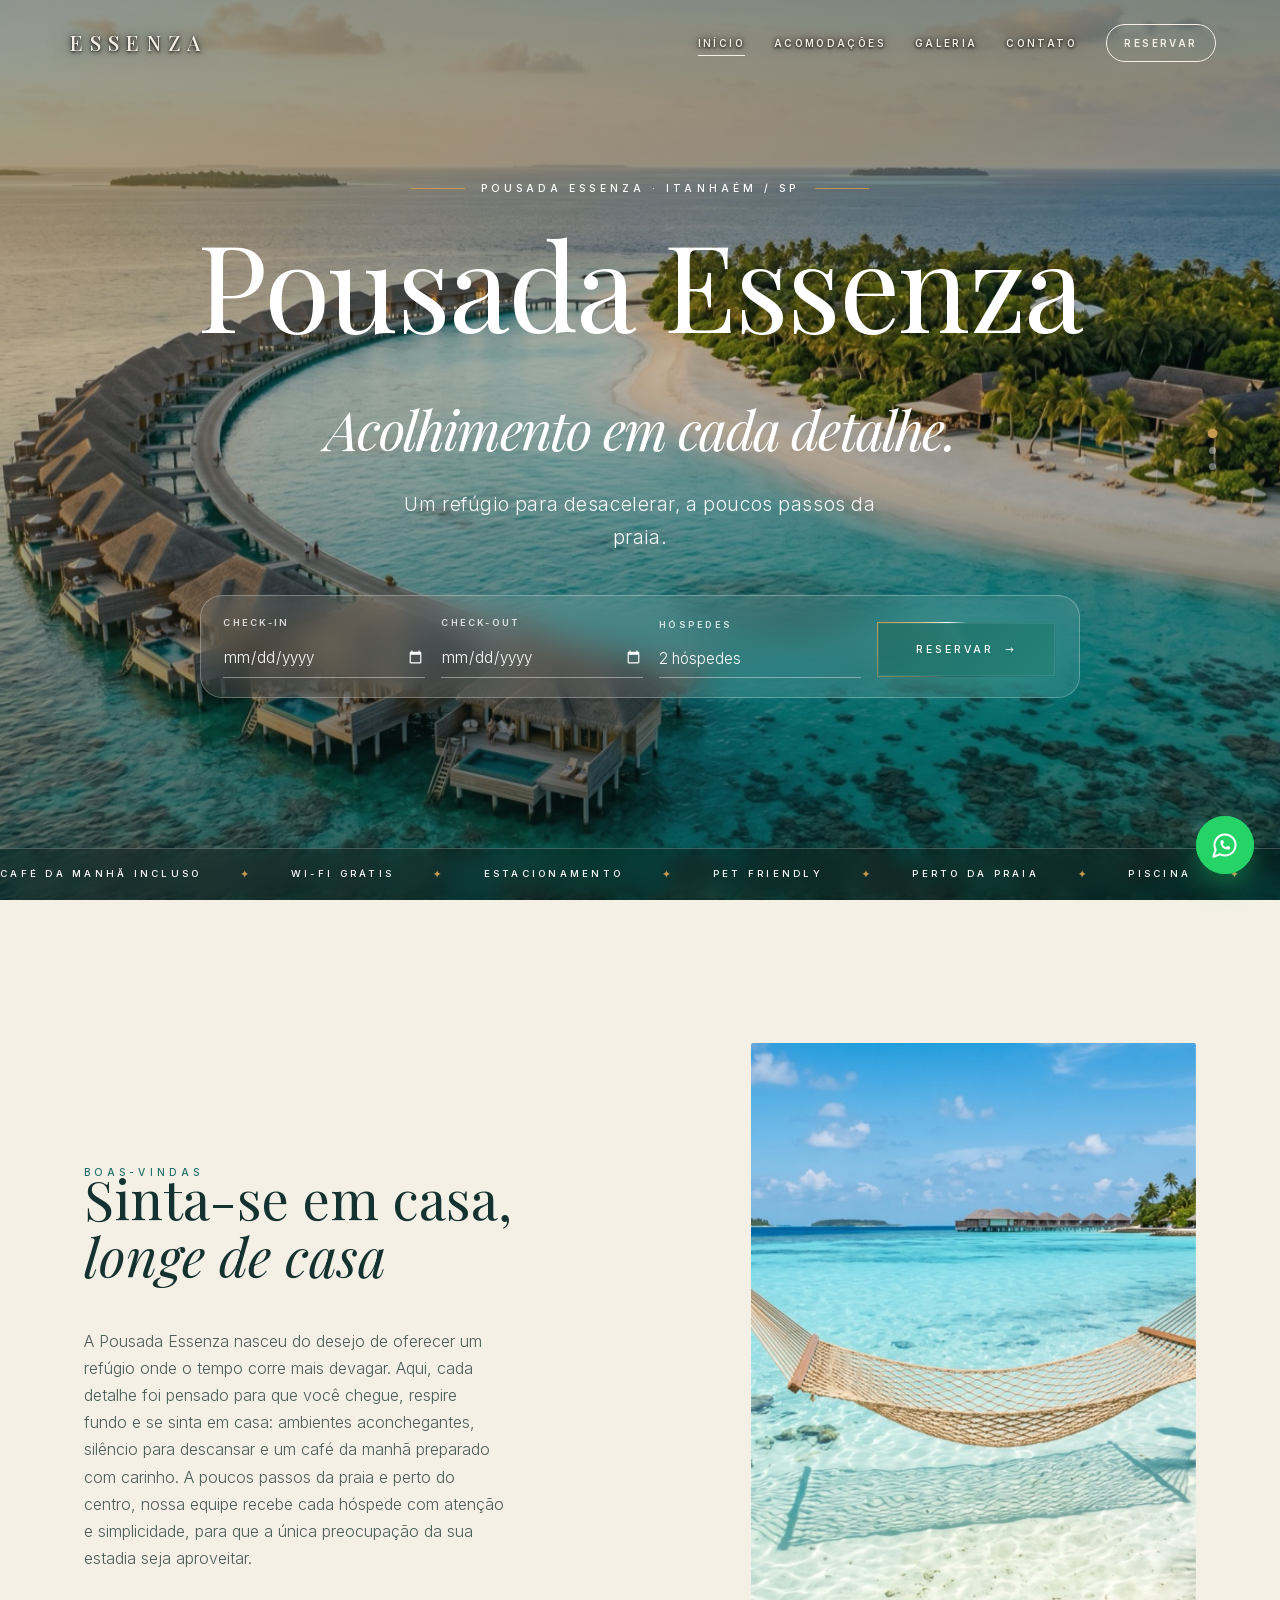
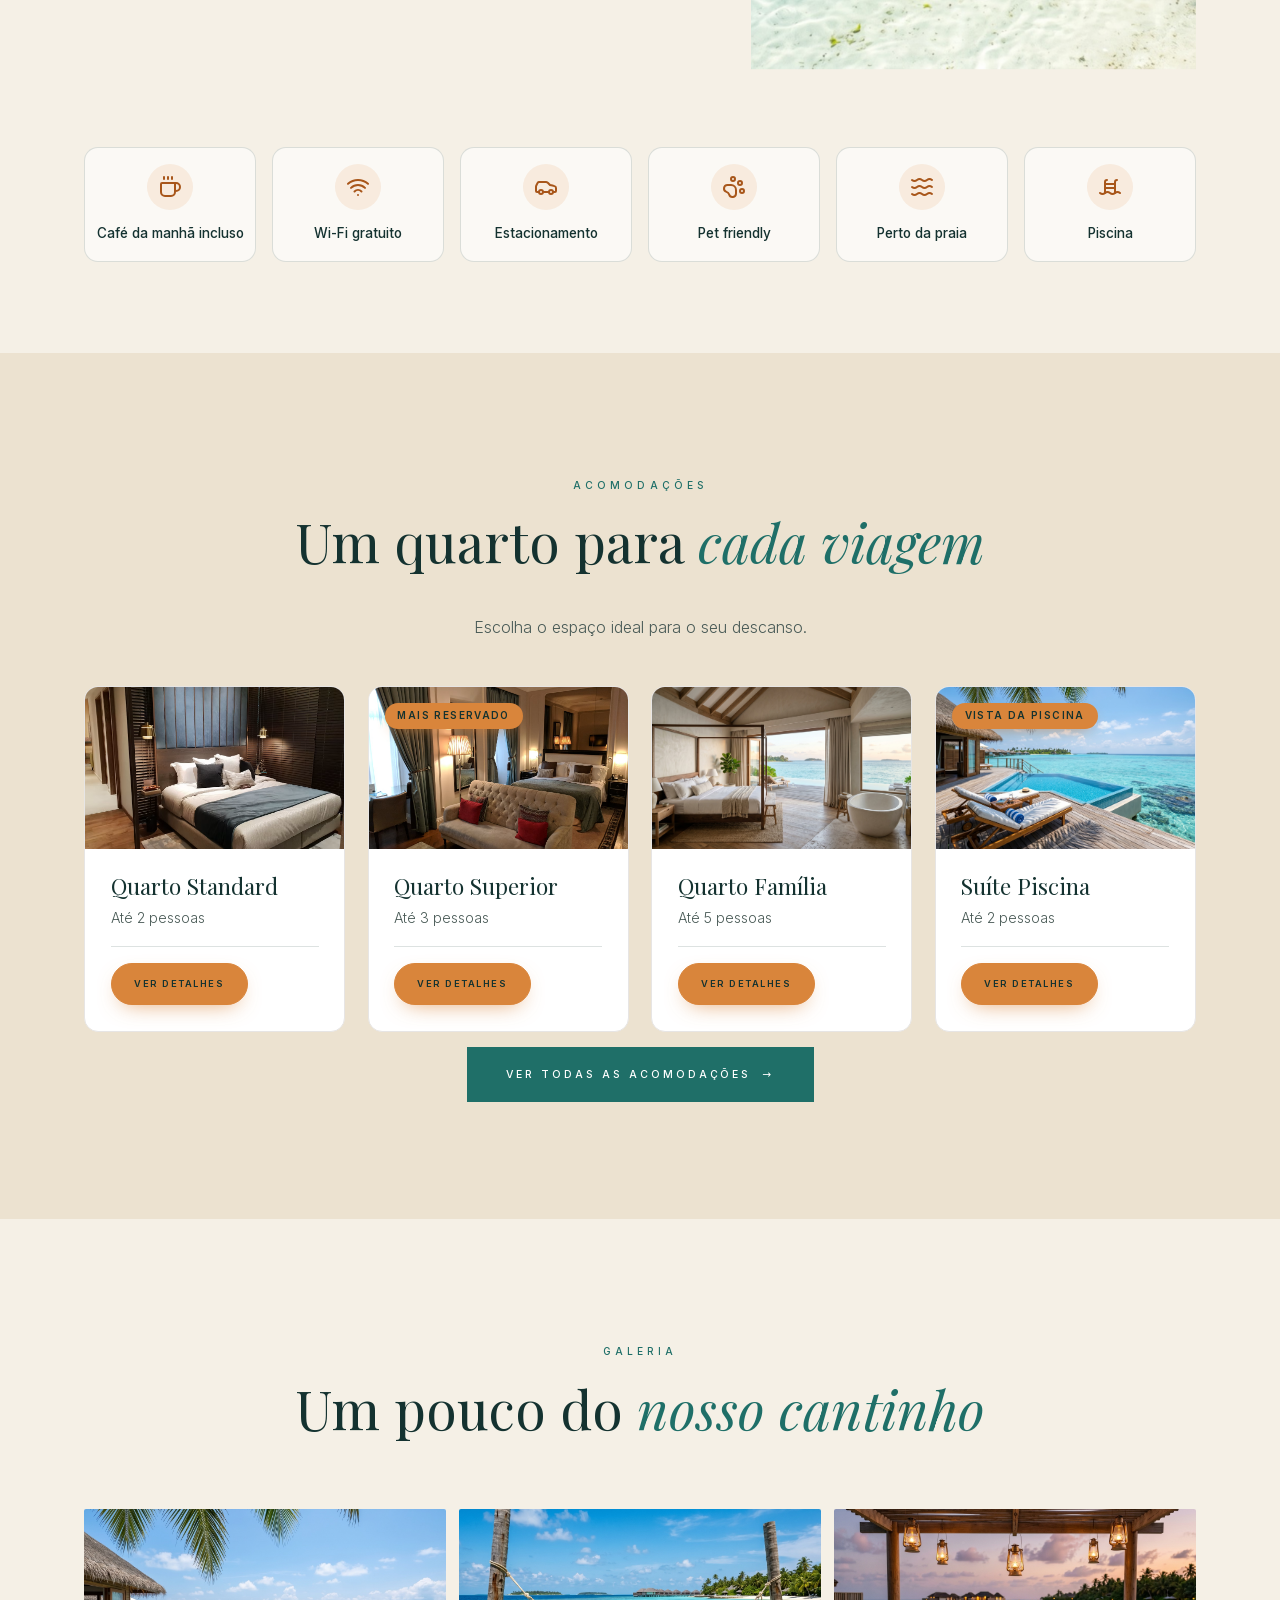
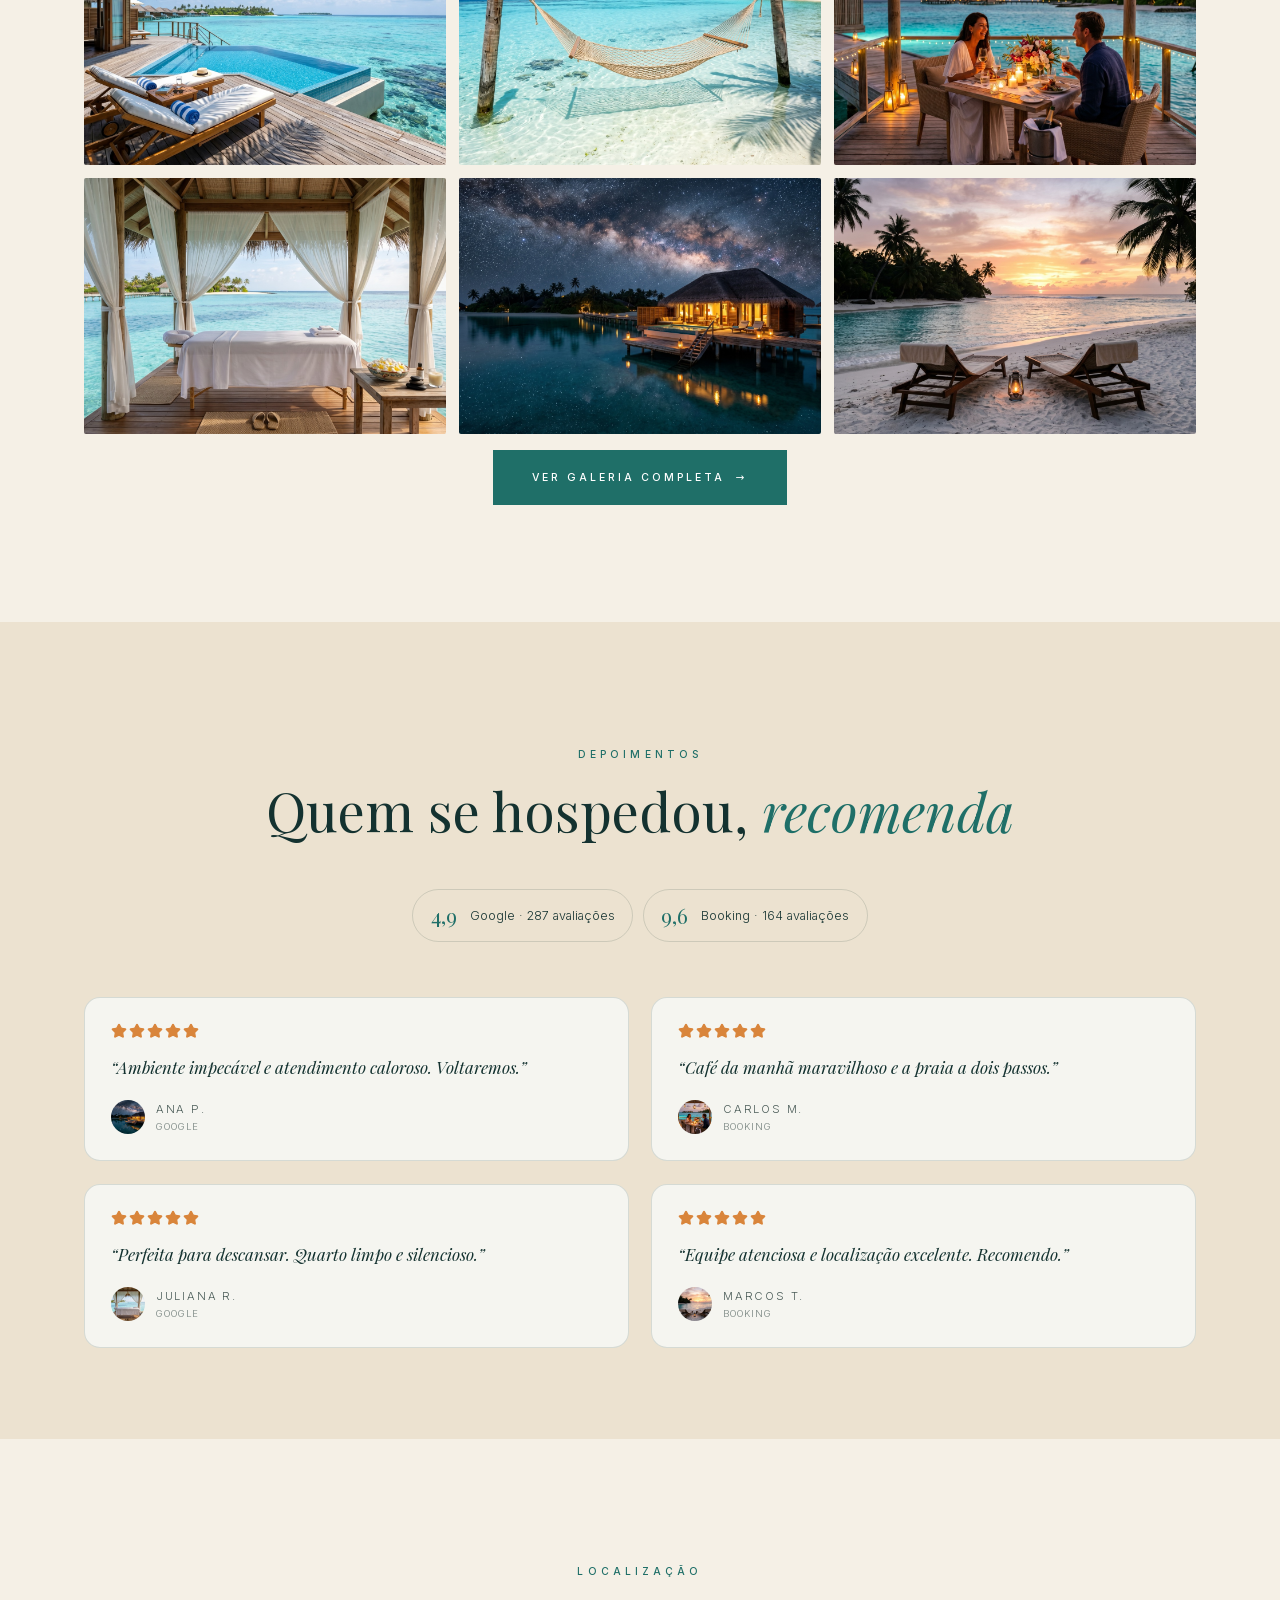
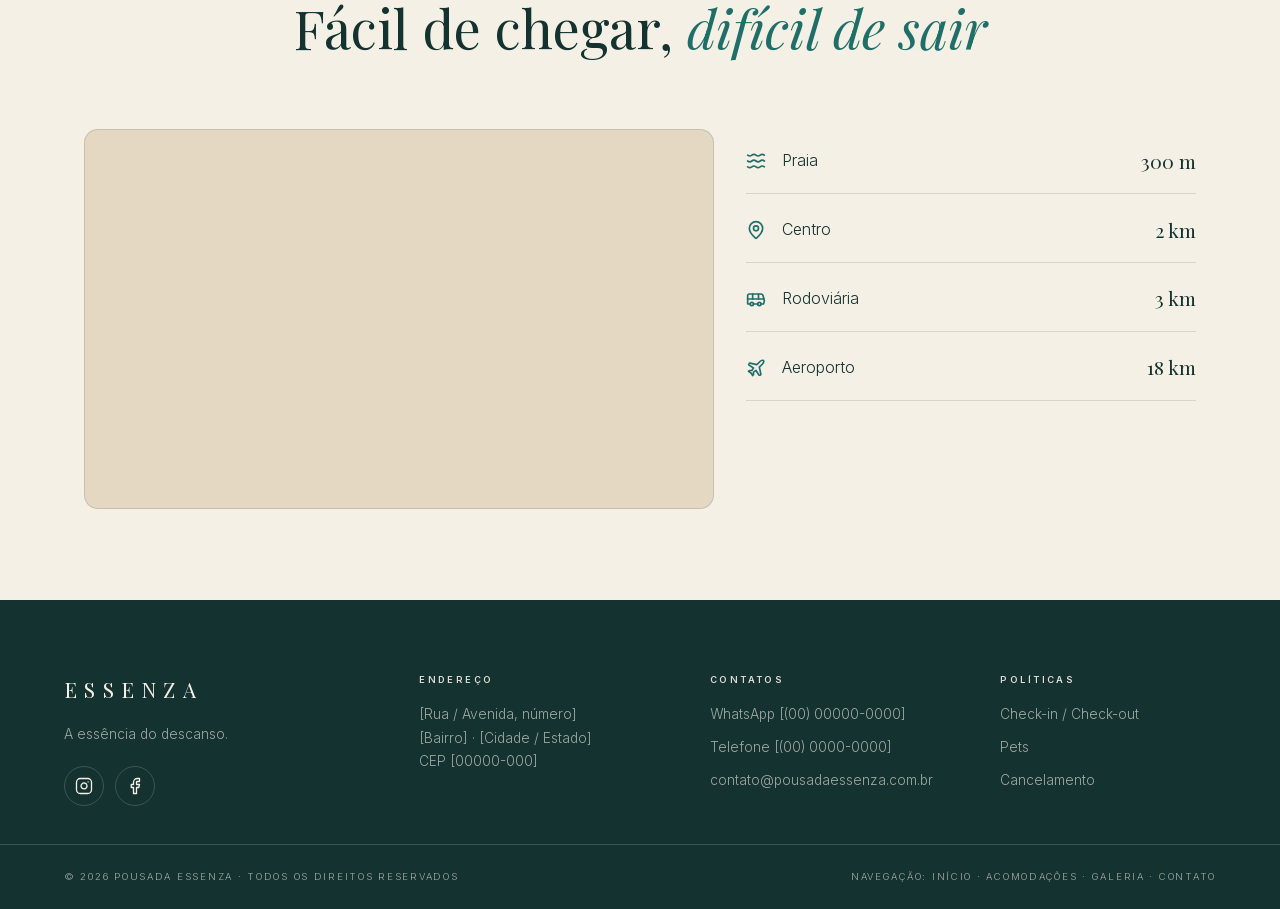
==== index.html @ eaebccf5 "release" ====
<!DOCTYPE html>
<html lang="pt-BR">
<head>
<meta charset="utf-8"/>
<meta content="width=device-width, initial-scale=1, viewport-fit=cover" name="viewport"/>
<title>Pousada Essenza · A essência do descanso</title>
<meta content="Pousada Essenza em Itanhaém/SP: a essência do descanso. Acomodações, galeria e reservas pelo WhatsApp." name="description"/>
<link href="assets/fonts/inter.css" rel="stylesheet"/>
<link href="assets/fonts/playfair.css" rel="stylesheet"/>
<link href="assets/css/style.css" rel="stylesheet"/>
<script src="assets/js/vendor/gsap.min.js"></script>
<script src="assets/js/vendor/ScrollTrigger.min.js"></script>
<script src="assets/js/vendor/lenis.min.js"></script>
<script src="assets/js/vendor/lucide.min.js"></script>
</head>
<body>
<div class="loader" id="loader"><div class="mk">ESSENZA</div></div>
<div class="toast" id="toast"><i></i><span id="toastTxt">Enviado</span></div>
<div class="progress" id="progress"></div>
<main>
<!-- HERO -->
<header class="open" id="top">
  <div class="bg" id="heroBg">
    <img class="on" alt="Fachada da pousada" decoding="async" src="assets/img/aerial-hero.jpg"/>
    <img alt="Piscina" decoding="async" src="assets/img/infinity-pool.jpg"/>
    <img alt="Vista ao entardecer" decoding="async" src="assets/img/beach-dusk.jpg"/>
  </div>
  <canvas class="caus" id="causHero" width="150" height="75"></canvas>
  <div class="hero-dots" id="heroDots"><b class="on"></b><b></b><b></b></div>
  <div class="ct">
    <span class="eyebrow">Pousada Essenza · Itanhaém / SP</span>
    <h1><span class="ln"><span>Pousada Essenza</span></span><span class="ln"><span><em>Acolhimento em cada detalhe.</em></span></span></h1>
    <div class="sub">Um refúgio para desacelerar, a poucos passos da praia.</div>
    <form class="book" id="bookBar" action="contato.html">
      <div class="fld"><label for="bIn">Check-in</label><input id="bIn" type="date"/></div>
      <div class="fld"><label for="bOut">Check-out</label><input id="bOut" type="date"/></div>
      <div class="fld"><label for="bG">Hóspedes</label><select id="bG"><option>1 hóspede</option><option selected>2 hóspedes</option><option>3 hóspedes</option><option>4 hóspedes</option><option>5+ hóspedes</option></select></div>
      <a class="btn btn-glow" href="contato.html">Reservar <span class="ar">→</span></a>
    </form>
  </div>
  <div class="marq"><div class="tk"><span>Café da manhã incluso</span><span>Wi-Fi grátis</span><span>Estacionamento</span><span>Pet friendly</span><span>Perto da praia</span><span>Piscina</span></div><div class="tk" aria-hidden="true"><span>Café da manhã incluso</span><span>Wi-Fi grátis</span><span>Estacionamento</span><span>Pet friendly</span><span>Perto da praia</span><span>Piscina</span></div></div>
</header>

<!-- SOBRE RÁPIDO + DIFERENCIAIS -->
<section class="sec about" id="sobre">
  <div class="wrap">
    <div class="feat">
      <div class="copy">
        <span class="eyebrow rv">Boas-vindas</span>
        <h2 class="disp wipe">Sinta-se em casa,<br/><em class="shine shine-dark">longe de casa</em></h2>
        <p class="rv">A Pousada Essenza nasceu do desejo de oferecer um refúgio onde o tempo corre mais devagar. Aqui, cada detalhe foi pensado para que você chegue, respire fundo e se sinta em casa: ambientes aconchegantes, silêncio para descansar e um café da manhã preparado com carinho. A poucos passos da praia e perto do centro, nossa equipe recebe cada hóspede com atenção e simplicidade, para que a única preocupação da sua estadia seja aproveitar.</p>
      </div>
      <div class="media rv"><img class="par" alt="Ambiente acolhedor" loading="lazy" src="assets/img/hammock.jpg"/></div>
    </div>
    <div class="grid6">
      <div class="amen sm rv"><div class="ic"><i data-lucide="coffee"></i></div><h3>Café da manhã incluso</h3></div>
      <div class="amen sm rv"><div class="ic"><i data-lucide="wifi"></i></div><h3>Wi-Fi gratuito</h3></div>
      <div class="amen sm rv"><div class="ic"><i data-lucide="car"></i></div><h3>Estacionamento</h3></div>
      <div class="amen sm rv"><div class="ic"><i data-lucide="paw-print"></i></div><h3>Pet friendly</h3></div>
      <div class="amen sm rv"><div class="ic"><i data-lucide="waves"></i></div><h3>Perto da praia</h3></div>
      <div class="amen sm rv"><div class="ic"><i data-lucide="waves-ladder"></i></div><h3>Piscina</h3></div>
    </div>
  </div>
</section>

<!-- ACOMODAÇÕES -->
<section class="sec alt" id="destaque">
  <div class="wrap">
    <div class="head"><span class="eyebrow rv">Acomodações</span><h2 class="disp wipe">Um quarto para <em>cada viagem</em></h2><p class="rv">Escolha o espaço ideal para o seu descanso.</p></div>
    <div class="grid4" id="homeRooms"></div>
    <div class="cta-row"><a class="btn btn-solid" href="acomodacoes.html">Ver todas as acomodações <span class="ar">→</span></a></div>
  </div>
</section>

<!-- MINI GALERIA -->
<section class="sec" id="mini-galeria">
  <div class="wrap">
    <div class="head"><span class="eyebrow rv">Galeria</span><h2 class="disp wipe">Um pouco do <em>nosso cantinho</em></h2></div>
    <div class="mini" id="miniGal"></div>
    <div class="cta-row"><a class="btn btn-solid" href="galeria.html">Ver galeria completa <span class="ar">→</span></a></div>
  </div>
</section>

<!-- DEPOIMENTOS -->
<section class="sec alt" id="depoimentos">
  <div class="wrap">
    <div class="head"><span class="eyebrow rv">Depoimentos</span><h2 class="disp wipe">Quem se hospedou, <em>recomenda</em></h2>
      <div class="rv" style="margin-top:1.4rem"><span class="score"><b>4,9</b> Google · 287 avaliações</span><span class="score"><b>9,6</b> Booking · 164 avaliações</span></div></div>
    <div class="grid2" id="reviews"></div>
  </div>
</section>

<!-- LOCALIZAÇÃO -->
<section class="sec" id="localizacao">
  <div class="wrap">
    <div class="head"><span class="eyebrow rv">Localização</span><h2 class="disp wipe">Fácil de chegar, <em>difícil de sair</em></h2></div>
    <div class="loc">
      <div class="map rv"><iframe title="Mapa" loading="lazy" tabindex="-1" style="pointer-events:none" src="https://www.google.com/maps?q=Pousada+Essenza+Itanha%C3%A9m+SP&output=embed"></iframe></div>
      <div class="dist rv">
        <div><i data-lucide="waves"></i>Praia<b>300 m</b></div>
        <div><i data-lucide="map-pin"></i>Centro<b>2 km</b></div>
        <div><i data-lucide="bus"></i>Rodoviária<b>3 km</b></div>
        <div><i data-lucide="plane"></i>Aeroporto<b>18 km</b></div>
      </div>
    </div>
  </div>
</section>
</main>

<script src="assets/js/main.js"></script>
</body>
</html>
---- assets/fonts/inter.css ----
/* cyrillic-ext */
@font-face {
  font-family: 'Inter';
  font-style: normal;
  font-weight: 300;
  font-display: swap;
  src: url(https://fonts.gstatic.com/s/inter/v20/UcC73FwrK3iLTeHuS_nVMrMxCp50SjIa2JL7W0Q5n-wU.woff2) format('woff2');
  unicode-range: U+0460-052F, U+1C80-1C8A, U+20B4, U+2DE0-2DFF, U+A640-A69F, U+FE2E-FE2F;
}
/* cyrillic */
@font-face {
  font-family: 'Inter';
  font-style: normal;
  font-weight: 300;
  font-display: swap;
  src: url(https://fonts.gstatic.com/s/inter/v20/UcC73FwrK3iLTeHuS_nVMrMxCp50SjIa0ZL7W0Q5n-wU.woff2) format('woff2');
  unicode-range: U+0301, U+0400-045F, U+0490-0491, U+04B0-04B1, U+2116;
}
/* greek-ext */
@font-face {
  font-family: 'Inter';
  font-style: normal;
  font-weight: 300;
  font-display: swap;
  src: url(https://fonts.gstatic.com/s/inter/v20/UcC73FwrK3iLTeHuS_nVMrMxCp50SjIa2ZL7W0Q5n-wU.woff2) format('woff2');
  unicode-range: U+1F00-1FFF;
}
/* greek */
@font-face {
  font-family: 'Inter';
  font-style: normal;
  font-weight: 300;
  font-display: swap;
  src: url(https://fonts.gstatic.com/s/inter/v20/UcC73FwrK3iLTeHuS_nVMrMxCp50SjIa1pL7W0Q5n-wU.woff2) format('woff2');
  unicode-range: U+0370-0377, U+037A-037F, U+0384-038A, U+038C, U+038E-03A1, U+03A3-03FF;
}
/* vietnamese */
@font-face {
  font-family: 'Inter';
  font-style: normal;
  font-weight: 300;
  font-display: swap;
  src: url(https://fonts.gstatic.com/s/inter/v20/UcC73FwrK3iLTeHuS_nVMrMxCp50SjIa2pL7W0Q5n-wU.woff2) format('woff2');
  unicode-range: U+0102-0103, U+0110-0111, U+0128-0129, U+0168-0169, U+01A0-01A1, U+01AF-01B0, U+0300-0301, U+0303-0304, U+0308-0309, U+0323, U+0329, U+1EA0-1EF9, U+20AB;
}
/* latin-ext */
@font-face {
  font-family: 'Inter';
  font-style: normal;
  font-weight: 300;
  font-display: swap;
  src: url(https://fonts.gstatic.com/s/inter/v20/UcC73FwrK3iLTeHuS_nVMrMxCp50SjIa25L7W0Q5n-wU.woff2) format('woff2');
  unicode-range: U+0100-02BA, U+02BD-02C5, U+02C7-02CC, U+02CE-02D7, U+02DD-02FF, U+0304, U+0308, U+0329, U+1D00-1DBF, U+1E00-1E9F, U+1EF2-1EFF, U+2020, U+20A0-20AB, U+20AD-20C0, U+2113, U+2C60-2C7F, U+A720-A7FF;
}
/* latin */
@font-face {
  font-family: 'Inter';
  font-style: normal;
  font-weight: 300;
  font-display: swap;
  src: url("c940764593d0fe5d_UcC73FwrK3iLTeHuS_nVMrMxCp50Sj.woff2") format('woff2');
  unicode-range: U+0000-00FF, U+0131, U+0152-0153, U+02BB-02BC, U+02C6, U+02DA, U+02DC, U+0304, U+0308, U+0329, U+2000-206F, U+20AC, U+2122, U+2191, U+2193, U+2212, U+2215, U+FEFF, U+FFFD;
}
/* cyrillic-ext */
@font-face {
  font-family: 'Inter';
  font-style: normal;
  font-weight: 400;
  font-display: swap;
  src: url(https://fonts.gstatic.com/s/inter/v20/UcC73FwrK3iLTeHuS_nVMrMxCp50SjIa2JL7W0Q5n-wU.woff2) format('woff2');
  unicode-range: U+0460-052F, U+1C80-1C8A, U+20B4, U+2DE0-2DFF, U+A640-A69F, U+FE2E-FE2F;
}
/* cyrillic */
@font-face {
  font-family: 'Inter';
  font-style: normal;
  font-weight: 400;
  font-display: swap;
  src: url(https://fonts.gstatic.com/s/inter/v20/UcC73FwrK3iLTeHuS_nVMrMxCp50SjIa0ZL7W0Q5n-wU.woff2) format('woff2');
  unicode-range: U+0301, U+0400-045F, U+0490-0491, U+04B0-04B1, U+2116;
}
/* greek-ext */
@font-face {
  font-family: 'Inter';
  font-style: normal;
  font-weight: 400;
  font-display: swap;
  src: url(https://fonts.gstatic.com/s/inter/v20/UcC73FwrK3iLTeHuS_nVMrMxCp50SjIa2ZL7W0Q5n-wU.woff2) format('woff2');
  unicode-range: U+1F00-1FFF;
}
/* greek */
@font-face {
  font-family: 'Inter';
  font-style: normal;
  font-weight: 400;
  font-display: swap;
  src: url(https://fonts.gstatic.com/s/inter/v20/UcC73FwrK3iLTeHuS_nVMrMxCp50SjIa1pL7W0Q5n-wU.woff2) format('woff2');
  unicode-range: U+0370-0377, U+037A-037F, U+0384-038A, U+038C, U+038E-03A1, U+03A3-03FF;
}
/* vietnamese */
@font-face {
  font-family: 'Inter';
  font-style: normal;
  font-weight: 400;
  font-display: swap;
  src: url(https://fonts.gstatic.com/s/inter/v20/UcC73FwrK3iLTeHuS_nVMrMxCp50SjIa2pL7W0Q5n-wU.woff2) format('woff2');
  unicode-range: U+0102-0103, U+0110-0111, U+0128-0129, U+0168-0169, U+01A0-01A1, U+01AF-01B0, U+0300-0301, U+0303-0304, U+0308-0309, U+0323, U+0329, U+1EA0-1EF9, U+20AB;
}
/* latin-ext */
@font-face {
  font-family: 'Inter';
  font-style: normal;
  font-weight: 400;
  font-display: swap;
  src: url(https://fonts.gstatic.com/s/inter/v20/UcC73FwrK3iLTeHuS_nVMrMxCp50SjIa25L7W0Q5n-wU.woff2) format('woff2');
  unicode-range: U+0100-02BA, U+02BD-02C5, U+02C7-02CC, U+02CE-02D7, U+02DD-02FF, U+0304, U+0308, U+0329, U+1D00-1DBF, U+1E00-1E9F, U+1EF2-1EFF, U+2020, U+20A0-20AB, U+20AD-20C0, U+2113, U+2C60-2C7F, U+A720-A7FF;
}
/* latin */
@font-face {
  font-family: 'Inter';
  font-style: normal;
  font-weight: 400;
  font-display: swap;
  src: url("c940764593d0fe5d_UcC73FwrK3iLTeHuS_nVMrMxCp50Sj.woff2") format('woff2');
  unicode-range: U+0000-00FF, U+0131, U+0152-0153, U+02BB-02BC, U+02C6, U+02DA, U+02DC, U+0304, U+0308, U+0329, U+2000-206F, U+20AC, U+2122, U+2191, U+2193, U+2212, U+2215, U+FEFF, U+FFFD;
}
/* cyrillic-ext */
@font-face {
  font-family: 'Inter';
  font-style: normal;
  font-weight: 500;
  font-display: swap;
  src: url(https://fonts.gstatic.com/s/inter/v20/UcC73FwrK3iLTeHuS_nVMrMxCp50SjIa2JL7W0Q5n-wU.woff2) format('woff2');
  unicode-range: U+0460-052F, U+1C80-1C8A, U+20B4, U+2DE0-2DFF, U+A640-A69F, U+FE2E-FE2F;
}
/* cyrillic */
@font-face {
  font-family: 'Inter';
  font-style: normal;
  font-weight: 500;
  font-display: swap;
  src: url(https://fonts.gstatic.com/s/inter/v20/UcC73FwrK3iLTeHuS_nVMrMxCp50SjIa0ZL7W0Q5n-wU.woff2) format('woff2');
  unicode-range: U+0301, U+0400-045F, U+0490-0491, U+04B0-04B1, U+2116;
}
/* greek-ext */
@font-face {
  font-family: 'Inter';
  font-style: normal;
  font-weight: 500;
  font-display: swap;
  src: url(https://fonts.gstatic.com/s/inter/v20/UcC73FwrK3iLTeHuS_nVMrMxCp50SjIa2ZL7W0Q5n-wU.woff2) format('woff2');
  unicode-range: U+1F00-1FFF;
}
/* greek */
@font-face {
  font-family: 'Inter';
  font-style: normal;
  font-weight: 500;
  font-display: swap;
  src: url(https://fonts.gstatic.com/s/inter/v20/UcC73FwrK3iLTeHuS_nVMrMxCp50SjIa1pL7W0Q5n-wU.woff2) format('woff2');
  unicode-range: U+0370-0377, U+037A-037F, U+0384-038A, U+038C, U+038E-03A1, U+03A3-03FF;
}
/* vietnamese */
@font-face {
  font-family: 'Inter';
  font-style: normal;
  font-weight: 500;
  font-display: swap;
  src: url(https://fonts.gstatic.com/s/inter/v20/UcC73FwrK3iLTeHuS_nVMrMxCp50SjIa2pL7W0Q5n-wU.woff2) format('woff2');
  unicode-range: U+0102-0103, U+0110-0111, U+0128-0129, U+0168-0169, U+01A0-01A1, U+01AF-01B0, U+0300-0301, U+0303-0304, U+0308-0309, U+0323, U+0329, U+1EA0-1EF9, U+20AB;
}
/* latin-ext */
@font-face {
  font-family: 'Inter';
  font-style: normal;
  font-weight: 500;
  font-display: swap;
  src: url(https://fonts.gstatic.com/s/inter/v20/UcC73FwrK3iLTeHuS_nVMrMxCp50SjIa25L7W0Q5n-wU.woff2) format('woff2');
  unicode-range: U+0100-02BA, U+02BD-02C5, U+02C7-02CC, U+02CE-02D7, U+02DD-02FF, U+0304, U+0308, U+0329, U+1D00-1DBF, U+1E00-1E9F, U+1EF2-1EFF, U+2020, U+20A0-20AB, U+20AD-20C0, U+2113, U+2C60-2C7F, U+A720-A7FF;
}
/* latin */
@font-face {
  font-family: 'Inter';
  font-style: normal;
  font-weight: 500;
  font-display: swap;
  src: url("c940764593d0fe5d_UcC73FwrK3iLTeHuS_nVMrMxCp50Sj.woff2") format('woff2');
  unicode-range: U+0000-00FF, U+0131, U+0152-0153, U+02BB-02BC, U+02C6, U+02DA, U+02DC, U+0304, U+0308, U+0329, U+2000-206F, U+20AC, U+2122, U+2191, U+2193, U+2212, U+2215, U+FEFF, U+FFFD;
}
/* cyrillic */
@font-face {
  font-family: 'Playfair Display';
  font-style: italic;
  font-weight: 400;
  font-display: swap;
  src: url(https://fonts.gstatic.com/s/playfairdisplay/v40/nuFkD-vYSZviVYUb_rj3ij__anPXDTnohkk7yRZrPJ-M.woff2) format('woff2');
  unicode-range: U+0301, U+0400-045F, U+0490-0491, U+04B0-04B1, U+2116;
}
/* vietnamese */
@font-face {
  font-family: 'Playfair Display';
  font-style: italic;
  font-weight: 400;
  font-display: swap;
  src: url(https://fonts.gstatic.com/s/playfairdisplay/v40/nuFkD-vYSZviVYUb_rj3ij__anPXDTnojUk7yRZrPJ-M.woff2) format('woff2');
  unicode-range: U+0102-0103, U+0110-0111, U+0128-0129, U+0168-0169, U+01A0-01A1, U+01AF-01B0, U+0300-0301, U+0303-0304, U+0308-0309, U+0323, U+0329, U+1EA0-1EF9, U+20AB;
}
/* latin-ext */
@font-face {
  font-family: 'Playfair Display';
  font-style: italic;
  font-weight: 400;
  font-display: swap;
  src: url(https://fonts.gstatic.com/s/playfairdisplay/v40/nuFkD-vYSZviVYUb_rj3ij__anPXDTnojEk7yRZrPJ-M.woff2) format('woff2');
  unicode-range: U+0100-02BA, U+02BD-02C5, U+02C7-02CC, U+02CE-02D7, U+02DD-02FF, U+0304, U+0308, U+0329, U+1D00-1DBF, U+1E00-1E9F, U+1EF2-1EFF, U+2020, U+20A0-20AB, U+20AD-20C0, U+2113, U+2C60-2C7F, U+A720-A7FF;
}
/* latin */
@font-face {
  font-family: 'Playfair Display';
  font-style: italic;
  font-weight: 400;
  font-display: swap;
  src: url("c68530044e7c4ce6_nuFkD-vYSZviVYUb_rj3ij__anPXDT.woff2") format('woff2');
  unicode-range: U+0000-00FF, U+0131, U+0152-0153, U+02BB-02BC, U+02C6, U+02DA, U+02DC, U+0304, U+0308, U+0329, U+2000-206F, U+20AC, U+2122, U+2191, U+2193, U+2212, U+2215, U+FEFF, U+FFFD;
}
/* cyrillic */
@font-face {
  font-family: 'Playfair Display';
  font-style: italic;
  font-weight: 500;
  font-display: swap;
  src: url(https://fonts.gstatic.com/s/playfairdisplay/v40/nuFkD-vYSZviVYUb_rj3ij__anPXDTnohkk7yRZrPJ-M.woff2) format('woff2');
  unicode-range: U+0301, U+0400-045F, U+0490-0491, U+04B0-04B1, U+2116;
}
/* vietnamese */
@font-face {
  font-family: 'Playfair Display';
  font-style: italic;
  font-weight: 500;
  font-display: swap;
  src: url(https://fonts.gstatic.com/s/playfairdisplay/v40/nuFkD-vYSZviVYUb_rj3ij__anPXDTnojUk7yRZrPJ-M.woff2) format('woff2');
  unicode-range: U+0102-0103, U+0110-0111, U+0128-0129, U+0168-0169, U+01A0-01A1, U+01AF-01B0, U+0300-0301, U+0303-0304, U+0308-0309, U+0323, U+0329, U+1EA0-1EF9, U+20AB;
}
/* latin-ext */
@font-face {
  font-family: 'Playfair Display';
  font-style: italic;
  font-weight: 500;
  font-display: swap;
  src: url(https://fonts.gstatic.com/s/playfairdisplay/v40/nuFkD-vYSZviVYUb_rj3ij__anPXDTnojEk7yRZrPJ-M.woff2) format('woff2');
  unicode-range: U+0100-02BA, U+02BD-02C5, U+02C7-02CC, U+02CE-02D7, U+02DD-02FF, U+0304, U+0308, U+0329, U+1D00-1DBF, U+1E00-1E9F, U+1EF2-1EFF, U+2020, U+20A0-20AB, U+20AD-20C0, U+2113, U+2C60-2C7F, U+A720-A7FF;
}
/* latin */
@font-face {
  font-family: 'Playfair Display';
  font-style: italic;
  font-weight: 500;
  font-display: swap;
  src: url("c68530044e7c4ce6_nuFkD-vYSZviVYUb_rj3ij__anPXDT.woff2") format('woff2');
  unicode-range: U+0000-00FF, U+0131, U+0152-0153, U+02BB-02BC, U+02C6, U+02DA, U+02DC, U+0304, U+0308, U+0329, U+2000-206F, U+20AC, U+2122, U+2191, U+2193, U+2212, U+2215, U+FEFF, U+FFFD;
}
/* cyrillic */
@font-face {
  font-family: 'Playfair Display';
  font-style: normal;
  font-weight: 400;
  font-display: swap;
  src: url(https://fonts.gstatic.com/s/playfairdisplay/v40/nuFiD-vYSZviVYUb_rj3ij__anPXDTjYgEM86xRbPQ.woff2) format('woff2');
  unicode-range: U+0301, U+0400-045F, U+0490-0491, U+04B0-04B1, U+2116;
}
/* vietnamese */
@font-face {
  font-family: 'Playfair Display';
  font-style: normal;
  font-weight: 400;
  font-display: swap;
  src: url(https://fonts.gstatic.com/s/playfairdisplay/v40/nuFiD-vYSZviVYUb_rj3ij__anPXDTPYgEM86xRbPQ.woff2) format('woff2');
  unicode-range: U+0102-0103, U+0110-0111, U+0128-0129, U+0168-0169, U+01A0-01A1, U+01AF-01B0, U+0300-0301, U+0303-0304, U+0308-0309, U+0323, U+0329, U+1EA0-1EF9, U+20AB;
}
/* latin-ext */
@font-face {
  font-family: 'Playfair Display';
  font-style: normal;
  font-weight: 400;
  font-display: swap;
  src: url(https://fonts.gstatic.com/s/playfairdisplay/v40/nuFiD-vYSZviVYUb_rj3ij__anPXDTLYgEM86xRbPQ.woff2) format('woff2');
  unicode-range: U+0100-02BA, U+02BD-02C5, U+02C7-02CC, U+02CE-02D7, U+02DD-02FF, U+0304, U+0308, U+0329, U+1D00-1DBF, U+1E00-1E9F, U+1EF2-1EFF, U+2020, U+20A0-20AB, U+20AD-20C0, U+2113, U+2C60-2C7F, U+A720-A7FF;
}
/* latin */
@font-face {
  font-family: 'Playfair Display';
  font-style: normal;
  font-weight: 400;
  font-display: swap;
  src: url("5d91eb5d522a0308_nuFiD-vYSZviVYUb_rj3ij__anPXDT.woff2") format('woff2');
  unicode-range: U+0000-00FF, U+0131, U+0152-0153, U+02BB-02BC, U+02C6, U+02DA, U+02DC, U+0304, U+0308, U+0329, U+2000-206F, U+20AC, U+2122, U+2191, U+2193, U+2212, U+2215, U+FEFF, U+FFFD;
}
/* cyrillic */
@font-face {
  font-family: 'Playfair Display';
  font-style: normal;
  font-weight: 500;
  font-display: swap;
  src: url(https://fonts.gstatic.com/s/playfairdisplay/v40/nuFiD-vYSZviVYUb_rj3ij__anPXDTjYgEM86xRbPQ.woff2) format('woff2');
  unicode-range: U+0301, U+0400-045F, U+0490-0491, U+04B0-04B1, U+2116;
}
/* vietnamese */
@font-face {
  font-family: 'Playfair Display';
  font-style: normal;
  font-weight: 500;
  font-display: swap;
  src: url(https://fonts.gstatic.com/s/playfairdisplay/v40/nuFiD-vYSZviVYUb_rj3ij__anPXDTPYgEM86xRbPQ.woff2) format('woff2');
  unicode-range: U+0102-0103, U+0110-0111, U+0128-0129, U+0168-0169, U+01A0-01A1, U+01AF-01B0, U+0300-0301, U+0303-0304, U+0308-0309, U+0323, U+0329, U+1EA0-1EF9, U+20AB;
}
/* latin-ext */
@font-face {
  font-family: 'Playfair Display';
  font-style: normal;
  font-weight: 500;
  font-display: swap;
  src: url(https://fonts.gstatic.com/s/playfairdisplay/v40/nuFiD-vYSZviVYUb_rj3ij__anPXDTLYgEM86xRbPQ.woff2) format('woff2');
  unicode-range: U+0100-02BA, U+02BD-02C5, U+02C7-02CC, U+02CE-02D7, U+02DD-02FF, U+0304, U+0308, U+0329, U+1D00-1DBF, U+1E00-1E9F, U+1EF2-1EFF, U+2020, U+20A0-20AB, U+20AD-20C0, U+2113, U+2C60-2C7F, U+A720-A7FF;
}
/* latin */
@font-face {
  font-family: 'Playfair Display';
  font-style: normal;
  font-weight: 500;
  font-display: swap;
  src: url("5d91eb5d522a0308_nuFiD-vYSZviVYUb_rj3ij__anPXDT.woff2") format('woff2');
  unicode-range: U+0000-00FF, U+0131, U+0152-0153, U+02BB-02BC, U+02C6, U+02DA, U+02DC, U+0304, U+0308, U+0329, U+2000-206F, U+20AC, U+2122, U+2191, U+2193, U+2212, U+2215, U+FEFF, U+FFFD;
}
/* cyrillic */
@font-face {
  font-family: 'Playfair Display';
  font-style: normal;
  font-weight: 600;
  font-display: swap;
  src: url(https://fonts.gstatic.com/s/playfairdisplay/v40/nuFiD-vYSZviVYUb_rj3ij__anPXDTjYgEM86xRbPQ.woff2) format('woff2');
  unicode-range: U+0301, U+0400-045F, U+0490-0491, U+04B0-04B1, U+2116;
}
/* vietnamese */
@font-face {
  font-family: 'Playfair Display';
  font-style: normal;
  font-weight: 600;
  font-display: swap;
  src: url(https://fonts.gstatic.com/s/playfairdisplay/v40/nuFiD-vYSZviVYUb_rj3ij__anPXDTPYgEM86xRbPQ.woff2) format('woff2');
  unicode-range: U+0102-0103, U+0110-0111, U+0128-0129, U+0168-0169, U+01A0-01A1, U+01AF-01B0, U+0300-0301, U+0303-0304, U+0308-0309, U+0323, U+0329, U+1EA0-1EF9, U+20AB;
}
/* latin-ext */
@font-face {
  font-family: 'Playfair Display';
  font-style: normal;
  font-weight: 600;
  font-display: swap;
  src: url(https://fonts.gstatic.com/s/playfairdisplay/v40/nuFiD-vYSZviVYUb_rj3ij__anPXDTLYgEM86xRbPQ.woff2) format('woff2');
  unicode-range: U+0100-02BA, U+02BD-02C5, U+02C7-02CC, U+02CE-02D7, U+02DD-02FF, U+0304, U+0308, U+0329, U+1D00-1DBF, U+1E00-1E9F, U+1EF2-1EFF, U+2020, U+20A0-20AB, U+20AD-20C0, U+2113, U+2C60-2C7F, U+A720-A7FF;
}
/* latin */
@font-face {
  font-family: 'Playfair Display';
  font-style: normal;
  font-weight: 600;
  font-display: swap;
  src: url("5d91eb5d522a0308_nuFiD-vYSZviVYUb_rj3ij__anPXDT.woff2") format('woff2');
  unicode-range: U+0000-00FF, U+0131, U+0152-0153, U+02BB-02BC, U+02C6, U+02DA, U+02DC, U+0304, U+0308, U+0329, U+2000-206F, U+20AC, U+2122, U+2191, U+2193, U+2212, U+2215, U+FEFF, U+FFFD;
}
---- assets/fonts/playfair.css ----
/* cyrillic-ext */
@font-face {
  font-family: 'Inter';
  font-style: normal;
  font-weight: 300;
  font-display: swap;
  src: url(https://fonts.gstatic.com/s/inter/v20/UcC73FwrK3iLTeHuS_nVMrMxCp50SjIa2JL7W0Q5n-wU.woff2) format('woff2');
  unicode-range: U+0460-052F, U+1C80-1C8A, U+20B4, U+2DE0-2DFF, U+A640-A69F, U+FE2E-FE2F;
}
/* cyrillic */
@font-face {
  font-family: 'Inter';
  font-style: normal;
  font-weight: 300;
  font-display: swap;
  src: url(https://fonts.gstatic.com/s/inter/v20/UcC73FwrK3iLTeHuS_nVMrMxCp50SjIa0ZL7W0Q5n-wU.woff2) format('woff2');
  unicode-range: U+0301, U+0400-045F, U+0490-0491, U+04B0-04B1, U+2116;
}
/* greek-ext */
@font-face {
  font-family: 'Inter';
  font-style: normal;
  font-weight: 300;
  font-display: swap;
  src: url(https://fonts.gstatic.com/s/inter/v20/UcC73FwrK3iLTeHuS_nVMrMxCp50SjIa2ZL7W0Q5n-wU.woff2) format('woff2');
  unicode-range: U+1F00-1FFF;
}
/* greek */
@font-face {
  font-family: 'Inter';
  font-style: normal;
  font-weight: 300;
  font-display: swap;
  src: url(https://fonts.gstatic.com/s/inter/v20/UcC73FwrK3iLTeHuS_nVMrMxCp50SjIa1pL7W0Q5n-wU.woff2) format('woff2');
  unicode-range: U+0370-0377, U+037A-037F, U+0384-038A, U+038C, U+038E-03A1, U+03A3-03FF;
}
/* vietnamese */
@font-face {
  font-family: 'Inter';
  font-style: normal;
  font-weight: 300;
  font-display: swap;
  src: url(https://fonts.gstatic.com/s/inter/v20/UcC73FwrK3iLTeHuS_nVMrMxCp50SjIa2pL7W0Q5n-wU.woff2) format('woff2');
  unicode-range: U+0102-0103, U+0110-0111, U+0128-0129, U+0168-0169, U+01A0-01A1, U+01AF-01B0, U+0300-0301, U+0303-0304, U+0308-0309, U+0323, U+0329, U+1EA0-1EF9, U+20AB;
}
/* latin-ext */
@font-face {
  font-family: 'Inter';
  font-style: normal;
  font-weight: 300;
  font-display: swap;
  src: url(https://fonts.gstatic.com/s/inter/v20/UcC73FwrK3iLTeHuS_nVMrMxCp50SjIa25L7W0Q5n-wU.woff2) format('woff2');
  unicode-range: U+0100-02BA, U+02BD-02C5, U+02C7-02CC, U+02CE-02D7, U+02DD-02FF, U+0304, U+0308, U+0329, U+1D00-1DBF, U+1E00-1E9F, U+1EF2-1EFF, U+2020, U+20A0-20AB, U+20AD-20C0, U+2113, U+2C60-2C7F, U+A720-A7FF;
}
/* latin */
@font-face {
  font-family: 'Inter';
  font-style: normal;
  font-weight: 300;
  font-display: swap;
  src: url("c940764593d0fe5d_UcC73FwrK3iLTeHuS_nVMrMxCp50Sj.woff2") format('woff2');
  unicode-range: U+0000-00FF, U+0131, U+0152-0153, U+02BB-02BC, U+02C6, U+02DA, U+02DC, U+0304, U+0308, U+0329, U+2000-206F, U+20AC, U+2122, U+2191, U+2193, U+2212, U+2215, U+FEFF, U+FFFD;
}
/* cyrillic-ext */
@font-face {
  font-family: 'Inter';
  font-style: normal;
  font-weight: 400;
  font-display: swap;
  src: url(https://fonts.gstatic.com/s/inter/v20/UcC73FwrK3iLTeHuS_nVMrMxCp50SjIa2JL7W0Q5n-wU.woff2) format('woff2');
  unicode-range: U+0460-052F, U+1C80-1C8A, U+20B4, U+2DE0-2DFF, U+A640-A69F, U+FE2E-FE2F;
}
/* cyrillic */
@font-face {
  font-family: 'Inter';
  font-style: normal;
  font-weight: 400;
  font-display: swap;
  src: url(https://fonts.gstatic.com/s/inter/v20/UcC73FwrK3iLTeHuS_nVMrMxCp50SjIa0ZL7W0Q5n-wU.woff2) format('woff2');
  unicode-range: U+0301, U+0400-045F, U+0490-0491, U+04B0-04B1, U+2116;
}
/* greek-ext */
@font-face {
  font-family: 'Inter';
  font-style: normal;
  font-weight: 400;
  font-display: swap;
  src: url(https://fonts.gstatic.com/s/inter/v20/UcC73FwrK3iLTeHuS_nVMrMxCp50SjIa2ZL7W0Q5n-wU.woff2) format('woff2');
  unicode-range: U+1F00-1FFF;
}
/* greek */
@font-face {
  font-family: 'Inter';
  font-style: normal;
  font-weight: 400;
  font-display: swap;
  src: url(https://fonts.gstatic.com/s/inter/v20/UcC73FwrK3iLTeHuS_nVMrMxCp50SjIa1pL7W0Q5n-wU.woff2) format('woff2');
  unicode-range: U+0370-0377, U+037A-037F, U+0384-038A, U+038C, U+038E-03A1, U+03A3-03FF;
}
/* vietnamese */
@font-face {
  font-family: 'Inter';
  font-style: normal;
  font-weight: 400;
  font-display: swap;
  src: url(https://fonts.gstatic.com/s/inter/v20/UcC73FwrK3iLTeHuS_nVMrMxCp50SjIa2pL7W0Q5n-wU.woff2) format('woff2');
  unicode-range: U+0102-0103, U+0110-0111, U+0128-0129, U+0168-0169, U+01A0-01A1, U+01AF-01B0, U+0300-0301, U+0303-0304, U+0308-0309, U+0323, U+0329, U+1EA0-1EF9, U+20AB;
}
/* latin-ext */
@font-face {
  font-family: 'Inter';
  font-style: normal;
  font-weight: 400;
  font-display: swap;
  src: url(https://fonts.gstatic.com/s/inter/v20/UcC73FwrK3iLTeHuS_nVMrMxCp50SjIa25L7W0Q5n-wU.woff2) format('woff2');
  unicode-range: U+0100-02BA, U+02BD-02C5, U+02C7-02CC, U+02CE-02D7, U+02DD-02FF, U+0304, U+0308, U+0329, U+1D00-1DBF, U+1E00-1E9F, U+1EF2-1EFF, U+2020, U+20A0-20AB, U+20AD-20C0, U+2113, U+2C60-2C7F, U+A720-A7FF;
}
/* latin */
@font-face {
  font-family: 'Inter';
  font-style: normal;
  font-weight: 400;
  font-display: swap;
  src: url("c940764593d0fe5d_UcC73FwrK3iLTeHuS_nVMrMxCp50Sj.woff2") format('woff2');
  unicode-range: U+0000-00FF, U+0131, U+0152-0153, U+02BB-02BC, U+02C6, U+02DA, U+02DC, U+0304, U+0308, U+0329, U+2000-206F, U+20AC, U+2122, U+2191, U+2193, U+2212, U+2215, U+FEFF, U+FFFD;
}
/* cyrillic-ext */
@font-face {
  font-family: 'Inter';
  font-style: normal;
  font-weight: 500;
  font-display: swap;
  src: url(https://fonts.gstatic.com/s/inter/v20/UcC73FwrK3iLTeHuS_nVMrMxCp50SjIa2JL7W0Q5n-wU.woff2) format('woff2');
  unicode-range: U+0460-052F, U+1C80-1C8A, U+20B4, U+2DE0-2DFF, U+A640-A69F, U+FE2E-FE2F;
}
/* cyrillic */
@font-face {
  font-family: 'Inter';
  font-style: normal;
  font-weight: 500;
  font-display: swap;
  src: url(https://fonts.gstatic.com/s/inter/v20/UcC73FwrK3iLTeHuS_nVMrMxCp50SjIa0ZL7W0Q5n-wU.woff2) format('woff2');
  unicode-range: U+0301, U+0400-045F, U+0490-0491, U+04B0-04B1, U+2116;
}
/* greek-ext */
@font-face {
  font-family: 'Inter';
  font-style: normal;
  font-weight: 500;
  font-display: swap;
  src: url(https://fonts.gstatic.com/s/inter/v20/UcC73FwrK3iLTeHuS_nVMrMxCp50SjIa2ZL7W0Q5n-wU.woff2) format('woff2');
  unicode-range: U+1F00-1FFF;
}
/* greek */
@font-face {
  font-family: 'Inter';
  font-style: normal;
  font-weight: 500;
  font-display: swap;
  src: url(https://fonts.gstatic.com/s/inter/v20/UcC73FwrK3iLTeHuS_nVMrMxCp50SjIa1pL7W0Q5n-wU.woff2) format('woff2');
  unicode-range: U+0370-0377, U+037A-037F, U+0384-038A, U+038C, U+038E-03A1, U+03A3-03FF;
}
/* vietnamese */
@font-face {
  font-family: 'Inter';
  font-style: normal;
  font-weight: 500;
  font-display: swap;
  src: url(https://fonts.gstatic.com/s/inter/v20/UcC73FwrK3iLTeHuS_nVMrMxCp50SjIa2pL7W0Q5n-wU.woff2) format('woff2');
  unicode-range: U+0102-0103, U+0110-0111, U+0128-0129, U+0168-0169, U+01A0-01A1, U+01AF-01B0, U+0300-0301, U+0303-0304, U+0308-0309, U+0323, U+0329, U+1EA0-1EF9, U+20AB;
}
/* latin-ext */
@font-face {
  font-family: 'Inter';
  font-style: normal;
  font-weight: 500;
  font-display: swap;
  src: url(https://fonts.gstatic.com/s/inter/v20/UcC73FwrK3iLTeHuS_nVMrMxCp50SjIa25L7W0Q5n-wU.woff2) format('woff2');
  unicode-range: U+0100-02BA, U+02BD-02C5, U+02C7-02CC, U+02CE-02D7, U+02DD-02FF, U+0304, U+0308, U+0329, U+1D00-1DBF, U+1E00-1E9F, U+1EF2-1EFF, U+2020, U+20A0-20AB, U+20AD-20C0, U+2113, U+2C60-2C7F, U+A720-A7FF;
}
/* latin */
@font-face {
  font-family: 'Inter';
  font-style: normal;
  font-weight: 500;
  font-display: swap;
  src: url("c940764593d0fe5d_UcC73FwrK3iLTeHuS_nVMrMxCp50Sj.woff2") format('woff2');
  unicode-range: U+0000-00FF, U+0131, U+0152-0153, U+02BB-02BC, U+02C6, U+02DA, U+02DC, U+0304, U+0308, U+0329, U+2000-206F, U+20AC, U+2122, U+2191, U+2193, U+2212, U+2215, U+FEFF, U+FFFD;
}
/* cyrillic-ext */
@font-face {
  font-family: 'Inter';
  font-style: normal;
  font-weight: 600;
  font-display: swap;
  src: url(https://fonts.gstatic.com/s/inter/v20/UcC73FwrK3iLTeHuS_nVMrMxCp50SjIa2JL7W0Q5n-wU.woff2) format('woff2');
  unicode-range: U+0460-052F, U+1C80-1C8A, U+20B4, U+2DE0-2DFF, U+A640-A69F, U+FE2E-FE2F;
}
/* cyrillic */
@font-face {
  font-family: 'Inter';
  font-style: normal;
  font-weight: 600;
  font-display: swap;
  src: url(https://fonts.gstatic.com/s/inter/v20/UcC73FwrK3iLTeHuS_nVMrMxCp50SjIa0ZL7W0Q5n-wU.woff2) format('woff2');
  unicode-range: U+0301, U+0400-045F, U+0490-0491, U+04B0-04B1, U+2116;
}
/* greek-ext */
@font-face {
  font-family: 'Inter';
  font-style: normal;
  font-weight: 600;
  font-display: swap;
  src: url(https://fonts.gstatic.com/s/inter/v20/UcC73FwrK3iLTeHuS_nVMrMxCp50SjIa2ZL7W0Q5n-wU.woff2) format('woff2');
  unicode-range: U+1F00-1FFF;
}
/* greek */
@font-face {
  font-family: 'Inter';
  font-style: normal;
  font-weight: 600;
  font-display: swap;
  src: url(https://fonts.gstatic.com/s/inter/v20/UcC73FwrK3iLTeHuS_nVMrMxCp50SjIa1pL7W0Q5n-wU.woff2) format('woff2');
  unicode-range: U+0370-0377, U+037A-037F, U+0384-038A, U+038C, U+038E-03A1, U+03A3-03FF;
}
/* vietnamese */
@font-face {
  font-family: 'Inter';
  font-style: normal;
  font-weight: 600;
  font-display: swap;
  src: url(https://fonts.gstatic.com/s/inter/v20/UcC73FwrK3iLTeHuS_nVMrMxCp50SjIa2pL7W0Q5n-wU.woff2) format('woff2');
  unicode-range: U+0102-0103, U+0110-0111, U+0128-0129, U+0168-0169, U+01A0-01A1, U+01AF-01B0, U+0300-0301, U+0303-0304, U+0308-0309, U+0323, U+0329, U+1EA0-1EF9, U+20AB;
}
/* latin-ext */
@font-face {
  font-family: 'Inter';
  font-style: normal;
  font-weight: 600;
  font-display: swap;
  src: url(https://fonts.gstatic.com/s/inter/v20/UcC73FwrK3iLTeHuS_nVMrMxCp50SjIa25L7W0Q5n-wU.woff2) format('woff2');
  unicode-range: U+0100-02BA, U+02BD-02C5, U+02C7-02CC, U+02CE-02D7, U+02DD-02FF, U+0304, U+0308, U+0329, U+1D00-1DBF, U+1E00-1E9F, U+1EF2-1EFF, U+2020, U+20A0-20AB, U+20AD-20C0, U+2113, U+2C60-2C7F, U+A720-A7FF;
}
/* latin */
@font-face {
  font-family: 'Inter';
  font-style: normal;
  font-weight: 600;
  font-display: swap;
  src: url("c940764593d0fe5d_UcC73FwrK3iLTeHuS_nVMrMxCp50Sj.woff2") format('woff2');
  unicode-range: U+0000-00FF, U+0131, U+0152-0153, U+02BB-02BC, U+02C6, U+02DA, U+02DC, U+0304, U+0308, U+0329, U+2000-206F, U+20AC, U+2122, U+2191, U+2193, U+2212, U+2215, U+FEFF, U+FFFD;
}
/* cyrillic-ext */
@font-face {
  font-family: 'Inter';
  font-style: normal;
  font-weight: 700;
  font-display: swap;
  src: url(https://fonts.gstatic.com/s/inter/v20/UcC73FwrK3iLTeHuS_nVMrMxCp50SjIa2JL7W0Q5n-wU.woff2) format('woff2');
  unicode-range: U+0460-052F, U+1C80-1C8A, U+20B4, U+2DE0-2DFF, U+A640-A69F, U+FE2E-FE2F;
}
/* cyrillic */
@font-face {
  font-family: 'Inter';
  font-style: normal;
  font-weight: 700;
  font-display: swap;
  src: url(https://fonts.gstatic.com/s/inter/v20/UcC73FwrK3iLTeHuS_nVMrMxCp50SjIa0ZL7W0Q5n-wU.woff2) format('woff2');
  unicode-range: U+0301, U+0400-045F, U+0490-0491, U+04B0-04B1, U+2116;
}
/* greek-ext */
@font-face {
  font-family: 'Inter';
  font-style: normal;
  font-weight: 700;
  font-display: swap;
  src: url(https://fonts.gstatic.com/s/inter/v20/UcC73FwrK3iLTeHuS_nVMrMxCp50SjIa2ZL7W0Q5n-wU.woff2) format('woff2');
  unicode-range: U+1F00-1FFF;
}
/* greek */
@font-face {
  font-family: 'Inter';
  font-style: normal;
  font-weight: 700;
  font-display: swap;
  src: url(https://fonts.gstatic.com/s/inter/v20/UcC73FwrK3iLTeHuS_nVMrMxCp50SjIa1pL7W0Q5n-wU.woff2) format('woff2');
  unicode-range: U+0370-0377, U+037A-037F, U+0384-038A, U+038C, U+038E-03A1, U+03A3-03FF;
}
/* vietnamese */
@font-face {
  font-family: 'Inter';
  font-style: normal;
  font-weight: 700;
  font-display: swap;
  src: url(https://fonts.gstatic.com/s/inter/v20/UcC73FwrK3iLTeHuS_nVMrMxCp50SjIa2pL7W0Q5n-wU.woff2) format('woff2');
  unicode-range: U+0102-0103, U+0110-0111, U+0128-0129, U+0168-0169, U+01A0-01A1, U+01AF-01B0, U+0300-0301, U+0303-0304, U+0308-0309, U+0323, U+0329, U+1EA0-1EF9, U+20AB;
}
/* latin-ext */
@font-face {
  font-family: 'Inter';
  font-style: normal;
  font-weight: 700;
  font-display: swap;
  src: url(https://fonts.gstatic.com/s/inter/v20/UcC73FwrK3iLTeHuS_nVMrMxCp50SjIa25L7W0Q5n-wU.woff2) format('woff2');
  unicode-range: U+0100-02BA, U+02BD-02C5, U+02C7-02CC, U+02CE-02D7, U+02DD-02FF, U+0304, U+0308, U+0329, U+1D00-1DBF, U+1E00-1E9F, U+1EF2-1EFF, U+2020, U+20A0-20AB, U+20AD-20C0, U+2113, U+2C60-2C7F, U+A720-A7FF;
}
/* latin */
@font-face {
  font-family: 'Inter';
  font-style: normal;
  font-weight: 700;
  font-display: swap;
  src: url("c940764593d0fe5d_UcC73FwrK3iLTeHuS_nVMrMxCp50Sj.woff2") format('woff2');
  unicode-range: U+0000-00FF, U+0131, U+0152-0153, U+02BB-02BC, U+02C6, U+02DA, U+02DC, U+0304, U+0308, U+0329, U+2000-206F, U+20AC, U+2122, U+2191, U+2193, U+2212, U+2215, U+FEFF, U+FFFD;
}
---- assets/css/style.css ----
/* =====================================================================
   1 · TOKENS  (SERENE :root  +  MATA tailwind.config  → um só vocabulário)
   ===================================================================== */
        :root {
            /* SERENE */
            --ivory: #f5f0e6;
            --sand: #ece2d0;
            --sand2: #e4d8c2;
            --ink: #143230;
            --ink2: #0c2422;
            --muted: #6f807c;
            --muted-ink: #4a5b57;
            --aqua: #2f8f86;
            --aqua2: #3fae9f;
            --gold: #c79a52;
            --line: rgba(20, 50, 48, .14);
            --lineL: rgba(245, 240, 230, .18);
            /* MATA */
            --mata: #3e4c28;
            --olive: #5e6e40;
            --ember: #d9853b;
            --cream: #f5f5f0;
            --stone: #1c1917;
            /* extensões propostas (acessibilidade + feedback) */
            --aqua-deep: #1f6f68;
            --ember-deep: #a8561a;
            --ok: #416f3e;
            --warn: #e0a23a;
            --err: #b5483a;
            --info: #2c718f;
            /* tipografia */
            --disp: "Playfair Display", Georgia, "Times New Roman", serif;
            --fn: "Inter", system-ui, -apple-system, "Segoe UI", Roboto, sans-serif;
            --mono: ui-monospace, "SF Mono", Menlo, Consolas, "Liberation Mono", monospace;
            /* layout */
            --pad: clamp(20px, 5vw, 84px);
            --max: 1240px;
            /* movimento */
            --ease: cubic-bezier(.2, .7, .2, 1);
            --ease-io: cubic-bezier(.65, 0, .35, 1);
            --t-fast: .3s;
            --t-base: .4s;
            --t-slow: 1s;
        }

        @property --a {
            syntax: '<angle>';
            inherits: false;
            initial-value: 0deg
        }

        /* =====================================================================
   2 · BASE  (idêntica ao SERENE)
   ===================================================================== */
        * {
            margin: 0;
            padding: 0;
            box-sizing: border-box
        }

        html {
            background: var(--ink)
        }

        html body {
            font-family: var(--fn);
            font-weight: 300;
            color: var(--ink);
            background: var(--ivory);
            line-height: 1.7;
            overflow-x: hidden;
            -webkit-font-smoothing: antialiased
        }

        img {
            display: block;
            max-width: 100%
        }

        a {
            color: inherit;
            text-decoration: none
        }

        ::selection {
            background: var(--aqua);
            color: #fff
        }

        .wrap {
            max-width: var(--max);
            margin: 0 auto;
            padding: 0 var(--pad);
            position: relative;
            z-index: 1
        }

        .disp {
            font-family: var(--disp);
            font-weight: 400;
            line-height: 1.05
        }

        .eyebrow {
            font-size: .64rem;
            letter-spacing: .4em;
            text-transform: uppercase;
            color: var(--aqua-deep);
            font-weight: 500
        }

        .muted {
            color: var(--muted-ink)
        }

        .rv {
            opacity: 0;
            transform: translateY(26px)
        }

        .wipe {
            opacity: 0
        }

        html.lenis,
        html.lenis body {
            height: auto
        }

        .lenis.lenis-smooth {
            scroll-behavior: auto !important
        }

        .lenis.lenis-stopped {
            overflow: hidden
        }

        :focus-visible {
            outline: 2px solid var(--aqua2);
            outline-offset: 3px;
            border-radius: 2px
        }

        /* loader */
        .loader {
            position: fixed;
            inset: 0;
            z-index: 120;
            background: var(--ink);
            display: grid;
            place-items: center;
            transition: opacity .8s
        }

        .loader.done {
            opacity: 0;
            pointer-events: none
        }

        .loader .mk {
            font-family: var(--disp);
            font-size: 1.7rem;
            letter-spacing: .5em;
            color: var(--ivory);
            padding-left: .5em;
            position: relative
        }

        .loader .mk::after {
            content: "";
            position: absolute;
            left: 0;
            right: 14%;
            bottom: -14px;
            height: 1px;
            background: var(--gold);
            transform: scaleX(var(--lp, 0));
            transform-origin: left;
            transition: transform .3s
        }

        .loader .mk::before {
            content: "";
            position: absolute;
            inset: -40px -60px;
            background: radial-gradient(closest-side, rgba(63, 174, 159, .35), transparent);
            animation: breathe 2.4s ease-in-out infinite
        }

        /* scroll progress + cursor glow + chapter rail */
        .progress {
            position: fixed;
            top: 0;
            left: 0;
            right: 0;
            height: 2px;
            z-index: 90;
            background: linear-gradient(90deg, var(--aqua2), var(--gold), var(--ember));
            transform-origin: left;
            transform: scaleX(0)
        }

        .cursor-glow {
            position: fixed;
            left: 0;
            top: 0;
            width: 420px;
            height: 420px;
            margin: -210px 0 0 -210px;
            border-radius: 50%;
            pointer-events: none;
            z-index: 70;
            background: radial-gradient(closest-side, rgba(63, 174, 159, .16), rgba(199, 154, 82, .06) 55%, transparent);
            mix-blend-mode: multiply;
            opacity: 0;
            transition: opacity .5s
        }

        .cursor-glow.on {
            opacity: 1
        }

        .rail {
            position: fixed;
            right: clamp(10px, 1.6vw, 26px);
            top: 50%;
            transform: translateY(-50%);
            z-index: 60;
            display: flex;
            flex-direction: column;
            gap: .9rem
        }

        .rail a {
            position: relative;
            width: 9px;
            height: 9px;
            border-radius: 50%;
            border: 1px solid currentColor;
            color: var(--ink);
            opacity: .45;
            transition: .35s var(--ease)
        }

        .rail a.on {
            background: var(--aqua);
            border-color: var(--aqua);
            opacity: 1;
            transform: scale(1.35);
            box-shadow: 0 0 12px var(--aqua2)
        }

        .rail a span {
            position: absolute;
            right: 20px;
            top: 50%;
            transform: translate(8px, -50%);
            white-space: nowrap;
            font-size: .58rem;
            letter-spacing: .26em;
            text-transform: uppercase;
            font-weight: 600;
            color: var(--ink);
            background: var(--ivory);
            padding: .35rem .7rem;
            border-radius: 99px;
            opacity: 0;
            pointer-events: none;
            transition: .3s var(--ease);
            box-shadow: 0 8px 24px -10px rgba(12, 36, 34, .5)
        }

        .rail a:hover span {
            opacity: 1;
            transform: translate(0, -50%)
        }

        .rail.dark a {
            color: #fff
        }

        @media(max-width:900px) {
            .rail {
                display: none
            }
        }

        /* =====================================================================
   3 · NAV  (SERENE: transparente + sublinhado que troca de origem)
   ===================================================================== */
        nav {
            position: fixed;
            top: 0;
            left: 0;
            right: 0;
            z-index: 80;
            display: flex;
            align-items: center;
            justify-content: space-between;
            padding: 1.5rem var(--pad);
            color: var(--ivory);
            transition: color .4s ease, background .4s ease, padding .4s ease
        }

        nav .wm {
            font-family: var(--disp);
            font-weight: 500;
            font-size: 1.3rem;
            letter-spacing: .34em;
            padding-left: .3em;
            text-shadow: 0 1px 3px rgba(0, 0, 0, .9), 0 0 8px rgba(0, 0, 0, .75), 0 0 22px rgba(0, 0, 0, .5)
        }

        nav .mn {
            display: flex;
            gap: 1.8rem;
            font-size: .62rem;
            letter-spacing: .24em;
            text-transform: uppercase;
            font-weight: 600;
            align-items: center
        }

        nav .mn a {
            position: relative;
            text-shadow: 0 1px 3px rgba(0, 0, 0, .92), 0 0 7px rgba(0, 0, 0, .8), 0 0 16px rgba(0, 0, 0, .55)
        }

        nav .mn a:not(.pill)::after {
            content: "";
            position: absolute;
            left: 0;
            right: 0;
            bottom: -5px;
            height: 1px;
            background: currentColor;
            transform: scaleX(0);
            transform-origin: right;
            transition: transform .4s var(--ease)
        }

        nav .mn a:not(.pill):hover::after,
        nav .mn a.cur::after {
            transform: scaleX(1);
            transform-origin: left
        }

        nav.on-light {
            color: var(--ink)
        }

        nav.on-light .wm,
        nav.on-light .mn a {
            text-shadow: none
        }

        nav.on-light.scrolled,
        nav.scrolled {
            backdrop-filter: blur(14px) saturate(1.3);
            -webkit-backdrop-filter: blur(14px) saturate(1.3);
            padding-top: 1rem;
            padding-bottom: 1rem
        }

        nav.on-light.scrolled {
            background: rgba(245, 240, 230, .72);
            box-shadow: 0 1px 0 var(--line)
        }

        nav.scrolled:not(.on-light) {
            background: rgba(12, 36, 34, .42);
            box-shadow: 0 1px 0 var(--lineL)
        }

        nav .burger {
            display: none;
            width: 42px;
            height: 42px;
            border: 1px solid currentColor;
            border-radius: 50%;
            place-items: center;
            background: transparent;
            color: inherit;
            cursor: pointer
        }

        nav .mn a.pill {
            border: 1px solid currentColor;
            border-radius: 99px;
            padding: .6rem 1.1rem;
            text-shadow: none;
            transition: .35s var(--ease)
        }

        nav .mn a.pill:hover {
            background: var(--ivory);
            color: var(--ink)
        }

        nav.on-light .mn a.pill:hover {
            background: var(--ink);
            color: var(--ivory)
        }

        @media(max-width:860px) {
            nav .mn {
                display: none
            }

            nav .burger {
                display: grid
            }
        }

        .drawer {
            position: fixed;
            inset: 0;
            z-index: 79;
            background: linear-gradient(to right, rgba(6, 18, 17, .6) 20%, var(--ink) 20%);
            color: var(--ivory);
            display: flex;
            flex-direction: column;
            justify-content: center;
            gap: 1.1rem;
            padding: 5rem var(--pad) 2rem calc(20% + var(--pad));
            overflow-y: auto;
            opacity: 0;
            visibility: hidden;
            transition: opacity .45s var(--ease-io), visibility .45s;
            pointer-events: none
        }

        .drawer.is-open {
            opacity: 1;
            visibility: visible;
            pointer-events: auto
        }

        .drawer a {
            font-family: var(--disp);
            font-size: clamp(2rem, 9vw, 3.4rem);
            line-height: 1.1
        }

        .drawer a em {
            color: var(--gold)
        }

        @media(max-width:860px) {
            .drawer {
                align-items: center;
                text-align: center;
                gap: 1.6rem
            }

            .drawer a {
                font-size: 1.15rem
            }

            .drawer a.drawer-cta {
                margin-top: 1rem;
                padding: .9rem 2.2rem;
                border: 1px solid var(--gold);
                border-radius: 99px;
                font-family: inherit;
                font-size: .85rem;
                letter-spacing: .18em;
                text-transform: uppercase;
                background: var(--gold);
                color: var(--ink)
            }

            .drawer a.drawer-cta em {
                color: inherit;
                font-style: normal
            }
        }

        /* =====================================================================
   4 · COLD OPEN / HERO  (SERENE .open  + camadas extras)
   ===================================================================== */
        .open {
            position: relative;
            height: 100svh;
            min-height: 680px;
            overflow: hidden;
            display: grid;
            place-items: center;
            text-align: center;
            color: #fff;
            isolation: isolate
        }

        .open .bg {
            position: absolute;
            inset: 0;
            z-index: 0;
            clip-path: inset(0 0 0 0)
        }

        .open .bg img {
            width: 100%;
            height: 108%;
            object-fit: cover;
            object-position: center 45%
        }

        .open .caus {
            position: absolute;
            inset: 0;
            z-index: 1;
            mix-blend-mode: screen;
            opacity: .5;
            pointer-events: none;
            width: 100%;
            height: 100%
        }

        .open .bg::after {
            content: "";
            position: absolute;
            inset: 0;
            z-index: 2;
            background: radial-gradient(120% 100% at 50% 38%, transparent 38%, rgba(8, 28, 26, .55)), linear-gradient(180deg, rgba(8, 28, 26, .55), transparent 32%, rgba(8, 28, 26, .7))
        }

        .open .ct {
            position: relative;
            z-index: 5;
            padding: 5rem var(--pad) 9rem
        }

        .open .ct .eyebrow {
            display: inline-flex;
            align-items: center;
            justify-content: center;
            gap: .95rem;
            margin-bottom: 1.7rem;
            color: #fff;
            opacity: 1;
            font-weight: 500
        }

        .open .ct .eyebrow::before,
        .open .ct .eyebrow::after {
            content: "";
            width: clamp(26px, 5vw, 54px);
            height: 1px;
            background: var(--gold);
            opacity: .95
        }

        .open h1 {
            font-family: var(--disp);
            font-weight: 400;
            font-size: clamp(2.7rem, 9.4vw, 8rem);
            line-height: .98;
            letter-spacing: -.015em
        }

        .open h1 .ln {
            display: block;
            overflow: hidden;
            padding-bottom: .1em;
            margin-bottom: -.1em
        }

        .open h1 .ln>span {
            display: block
        }

        .open h1 em {
            font-style: italic;
            font-size: .45em;
            line-height: 1.3;
            display: inline-block;
            margin-top: .4em
        }

        .open .sub {
            margin: 1.5rem auto 0;
            max-width: 46ch;
            font-size: clamp(.95rem, 1.5vw, 1.2rem);
            letter-spacing: .03em;
            opacity: .95
        }

        .open .cta {
            display: flex;
            gap: 1rem;
            justify-content: center;
            flex-wrap: wrap;
            margin-top: 2.4rem
        }

        /* camadas atmosféricas do hero */
        .aurora {
            position: absolute;
            inset: 0;
            z-index: 1;
            overflow: hidden;
            pointer-events: none;
            mix-blend-mode: screen;
            opacity: .6
        }

        .aurora i {
            position: absolute;
            border-radius: 50%;
            will-change: transform;
            animation: drift 20s ease-in-out infinite alternate
        }

        .aurora i:nth-child(1) {
            width: 60vmax;
            height: 60vmax;
            left: -20vmax;
            top: -26vmax;
            background: radial-gradient(circle, rgba(63, 174, 159, .55), transparent 62%)
        }

        .aurora i:nth-child(2) {
            width: 50vmax;
            height: 50vmax;
            right: -18vmax;
            top: 10%;
            background: radial-gradient(circle, rgba(199, 154, 82, .42), transparent 62%);
            animation-duration: 27s;
            animation-delay: -9s
        }

        .aurora i:nth-child(3) {
            width: 44vmax;
            height: 44vmax;
            left: 25%;
            bottom: -24vmax;
            background: radial-gradient(circle, rgba(217, 133, 59, .28), transparent 62%);
            animation-duration: 32s;
            animation-delay: -14s
        }

        .motes {
            position: absolute;
            inset: 0;
            z-index: 2;
            width: 100%;
            height: 100%;
            pointer-events: none
        }

        .spot {
            position: absolute;
            inset: 0;
            z-index: 3;
            pointer-events: none;
            background: radial-gradient(380px circle at var(--sx, 50%) var(--sy, 42%), rgba(255, 232, 190, .22), transparent 62%);
            mix-blend-mode: screen;
            opacity: 0;
            transition: opacity .6s
        }

        .open:hover .spot {
            opacity: 1
        }

        .grain {
            position: absolute;
            inset: -50%;
            z-index: 3;
            pointer-events: none;
            opacity: .09;
            mix-blend-mode: overlay;
            background-image: url("data:image/svg+xml,%3Csvg xmlns='http://www.w3.org/2000/svg' width='220' height='220'%3E%3Cfilter id='n'%3E%3CfeTurbulence type='fractalNoise' baseFrequency='.9' numOctaves='2' stitchTiles='stitch'/%3E%3C/filter%3E%3Crect width='100%25' height='100%25' filter='url(%23n)'/%3E%3C/svg%3E");
            animation: grain 1.2s steps(6) infinite
        }

        .float {
            position: absolute;
            z-index: 4;
            will-change: transform
        }

        .float .in {
            overflow: hidden;
            width: 100%;
            height: 100%;
            border: 1px solid rgba(255, 255, 255, .4);
            box-shadow: 0 30px 70px -25px rgba(0, 0, 0, .7), 0 0 0 8px rgba(255, 255, 255, .06);
            animation: floaty 9s ease-in-out infinite alternate
        }

        .float img {
            width: 100%;
            height: 100%;
            object-fit: cover;
            transition: transform 1.2s var(--ease)
        }

        .float:hover img {
            transform: scale(1.1)
        }

        .f1 {
            left: 5vw;
            bottom: 19vh;
            width: clamp(120px, 13vw, 220px);
            aspect-ratio: 3/4
        }

        .f1 .in {
            border-radius: 999px 999px 8px 8px
        }

        .f2 {
            right: 5.5vw;
            top: 20vh;
            width: clamp(110px, 11vw, 190px);
            aspect-ratio: 1
        }

        .f2 .in {
            border-radius: 50%;
            animation-delay: -4s
        }

        @media(max-width:1080px) {

            .f1,
            .f2 {
                display: none
            }
        }

        .seal {
            position: absolute;
            z-index: 4;
            right: var(--pad);
            bottom: 150px;
            width: 112px;
            height: 112px;
            display: grid;
            place-items: center;
            color: #fff
        }

        .seal svg {
            position: absolute;
            inset: 0;
            width: 100%;
            height: 100%;
            animation: spin 22s linear infinite
        }

        .seal text {
            font-family: var(--fn);
            font-size: 8.6px;
            letter-spacing: .2em;
            font-weight: 600;
            fill: currentColor;
            text-transform: uppercase
        }

        .seal .core {
            width: 46px;
            height: 46px;
            border-radius: 50%;
            display: grid;
            place-items: center;
            background: rgba(255, 255, 255, .12);
            backdrop-filter: blur(8px);
            border: 1px solid rgba(255, 255, 255, .35);
            animation: breathe 3.6s ease-in-out infinite
        }

        @media(max-width:1080px) {
            .seal {
                display: none
            }
        }

        .hero-foot {
            position: absolute;
            left: var(--pad);
            right: var(--pad);
            bottom: 76px;
            z-index: 5;
            display: flex;
            justify-content: flex-start;
            gap: .7rem;
            flex-wrap: wrap
        }

        @media(max-width:700px) {
            .hero-foot {
                display: none
            }
        }

        .chip-glass {
            display: inline-flex;
            align-items: center;
            gap: .6rem;
            padding: .55rem 1rem;
            border-radius: 99px;
            font-size: .62rem;
            letter-spacing: .2em;
            text-transform: uppercase;
            font-weight: 500;
            background: rgba(255, 255, 255, .1);
            border: 1px solid rgba(255, 255, 255, .28);
            backdrop-filter: blur(12px);
            -webkit-backdrop-filter: blur(12px);
            color: #fff
        }

        .cue {
            position: absolute;
            z-index: 5;
            left: 50%;
            bottom: 128px;
            transform: translateX(-50%);
            display: flex;
            flex-direction: column;
            align-items: center;
            gap: .6rem;
            font-size: .55rem;
            letter-spacing: .4em;
            text-transform: uppercase;
            color: rgba(255, 255, 255, .8)
        }

        .cue i {
            display: block;
            width: 1px;
            height: 46px;
            background: linear-gradient(#fff, transparent);
            transform-origin: top;
            animation: cue 2.2s var(--ease-io) infinite
        }

        @media(max-width:700px), (max-height:780px) {
            .cue {
                display: none
            }
        }

        .marq {
            position: absolute;
            left: 0;
            right: 0;
            bottom: 0;
            z-index: 5;
            height: 52px;
            display: flex;
            align-items: center;
            overflow: hidden;
            border-top: 1px solid rgba(255, 255, 255, .22);
            background: rgba(8, 28, 26, .38);
            backdrop-filter: blur(10px);
            -webkit-backdrop-filter: blur(10px);
            color: #fff
        }

        .marq .tk {
            display: flex;
            flex: none;
            gap: 2.4rem;
            padding-right: 2.4rem;
            white-space: nowrap;
            font-size: .6rem;
            letter-spacing: .34em;
            text-transform: uppercase;
            font-weight: 500;
            animation: marq 38s linear infinite
        }

        .marq .tk span {
            display: inline-flex;
            align-items: center;
            gap: 2.4rem
        }

        .marq .tk span::after {
            content: "✦";
            color: var(--gold);
            font-size: .7rem
        }

        .marq:hover .tk {
            animation-play-state: paused
        }

        /* shine em texto */
        .shine {
            color: var(--ink)
        }

        /* =====================================================================
   5 · SEÇÕES  (.sec .intro .bleed .feat .vtypes .exp .house .quote .reserve .foot)
   ===================================================================== */
        .sec {
            position: relative;
            isolation: isolate;
            overflow: hidden;
            padding: clamp(6rem, 13vh, 11rem) 0
        }

        .sec.dark {
            background: var(--ink);
            color: var(--ivory)
        }

        .sec.dark .eyebrow {
            color: var(--aqua2)
        }

        .sec.dark .muted {
            color: rgba(245, 240, 230, .62)
        }

        .center {
            text-align: center
        }

        .intro {
            text-align: center
        }

        .intro h2 {
            font-family: var(--disp);
            font-weight: 400;
            font-size: clamp(2rem, 5vw, 4rem);
            line-height: 1.12;
            max-width: 20ch;
            margin: 1.2rem auto 0
        }

        .intro h2 em {
            font-style: italic;
            color: var(--aqua-deep)
        }

        .intro p {
            color: var(--muted-ink);
            max-width: 54ch;
            margin: 1.6rem auto 0
        }

        .rule {
            width: 1px;
            height: 64px;
            margin: 2.6rem auto 0;
            background: linear-gradient(var(--aqua), transparent);
            transform-origin: top;
            transform: scaleY(0)
        }

        .head {
            text-align: center;
            margin-bottom: 2.8rem
        }

        .head h2 {
            font-family: var(--disp);
            font-weight: 400;
            font-size: clamp(2rem, 4.6vw, 3.4rem);
            margin-top: 1rem;
            line-height: 1.08
        }

        .head h2 em {
            font-style: italic;
            color: var(--aqua-deep)
        }

        .sec.dark .head h2 em {
            color: var(--gold)
        }

        .head p {
            max-width: 58ch;
            margin: 1rem auto 0;
            color: var(--muted-ink)
        }

        .sec.dark .head p {
            color: rgba(245, 240, 230, .65)
        }

        /* bleed cinematográfico */
        .bleed {
            position: relative;
            height: 100svh;
            min-height: 560px;
            overflow: hidden;
            color: #fff;
            isolation: isolate
        }

        .bleed>img {
            position: absolute;
            inset: 0;
            width: 100%;
            height: 120%;
            top: -10%;
            object-fit: cover;
            will-change: transform
        }

        .bleed .caus {
            position: absolute;
            inset: 0;
            mix-blend-mode: screen;
            opacity: .45;
            pointer-events: none;
            width: 100%;
            height: 100%
        }

        .bleed::after {
            content: "";
            position: absolute;
            inset: 0;
            background: linear-gradient(180deg, rgba(8, 28, 26, .4), transparent 34%, rgba(8, 28, 26, .55))
        }

        .bleed .cap {
            position: absolute;
            left: var(--pad);
            bottom: 13vh;
            z-index: 3;
            max-width: min(90vw, 560px);
            text-shadow: 0 1px 24px rgba(8, 28, 26, .45)
        }

        .bleed.right .cap {
            left: auto;
            right: var(--pad);
            text-align: right
        }

        .bleed.right .cap p {
            margin-left: auto
        }

        .bleed .cap .k {
            font-size: .62rem;
            letter-spacing: .4em;
            text-transform: uppercase;
            color: #fff;
            opacity: .88;
            display: block;
            margin-bottom: .9rem
        }

        .bleed .cap .t {
            font-family: var(--disp);
            font-weight: 400;
            font-size: clamp(2.2rem, 5.6vw, 4.2rem);
            line-height: 1.02;
            display: block
        }

        .bleed .cap p {
            margin-top: 1rem;
            max-width: 38ch;
            opacity: .92;
            font-size: .98rem
        }

        .bleed .aurora {
            z-index: 2;
            opacity: .45
        }

        /* split feature */
        .feat {
            display: grid;
            grid-template-columns: 1.15fr .85fr;
            gap: clamp(2rem, 5vw, 4.5rem);
            align-items: center
        }

        .feat.rev {
            grid-template-columns: .85fr 1.15fr
        }

        .feat.rev .media {
            order: 2
        }

        .feat .media {
            overflow: hidden;
            border-radius: 2px;
            position: relative
        }

        .feat .media img {
            width: 100%;
            height: clamp(420px, 74vh, 760px);
            object-fit: cover;
            will-change: transform
        }

        .feat .copy .eyebrow {
            display: block;
            margin-bottom: 1rem
        }

        .feat .copy h2 {
            font-family: var(--disp);
            font-weight: 400;
            font-size: clamp(2rem, 4.4vw, 3.4rem);
            line-height: 1.04;
            margin-bottom: 1.1rem
        }

        .feat .copy p {
            color: var(--muted-ink);
            max-width: 42ch;
            margin-bottom: 1rem
        }

        .sec.dark .feat .copy p {
            color: rgba(245, 240, 230, .65)
        }

        .feat .copy .det {
            margin-top: 1.6rem;
            border-top: 1px solid var(--line);
            padding-top: 1.2rem;
            display: flex;
            flex-direction: column;
            gap: .65rem
        }

        .sec.dark .feat .copy .det {
            border-color: var(--lineL)
        }

        .feat .copy .det div {
            display: flex;
            justify-content: space-between;
            gap: 1rem;
            font-size: .9rem;
            align-items: baseline
        }

        .feat .copy .det .l {
            color: var(--muted-ink)
        }

        .sec.dark .feat .copy .det .l {
            color: rgba(245, 240, 230, .55)
        }

        .feat .copy .det .v {
            font-family: var(--disp);
            font-size: 1.1rem;
            text-align: right
        }

        @media(max-width:820px) {

            .feat,
            .feat.rev {
                grid-template-columns: 1fr;
                gap: 2rem
            }

            .feat.rev .media {
                order: 0
            }

            .feat .media img {
                height: 56vh
            }
        }

        /* tipos de cartão de imagem (SERENE .vtypes/.vt  e  .exp figure) */
        .vtypes {
            background: var(--sand)
        }

        .vt-grid {
            display: grid;
            grid-template-columns: repeat(3, 1fr);
            gap: clamp(1rem, 2vw, 1.6rem)
        }

        .vt {
            position: relative;
            overflow: hidden;
            border-radius: 2px;
            transform-style: preserve-3d;
            cursor: pointer
        }

        .vt img {
            width: 100%;
            height: clamp(360px, 52vh, 520px);
            object-fit: cover;
            transition: transform 1s var(--ease)
        }

        .vt:hover img {
            transform: scale(1.06)
        }

        .vt::after {
            content: "";
            position: absolute;
            inset: 0;
            background: linear-gradient(180deg, transparent 45%, rgba(8, 28, 26, .66));
            transition: opacity .5s
        }

        .vt::before {
            content: "";
            position: absolute;
            inset: 0;
            z-index: 2;
            background: radial-gradient(320px circle at var(--mx, 50%) var(--my, 50%), rgba(255, 236, 196, .28), transparent 60%);
            opacity: 0;
            transition: opacity .4s;
            pointer-events: none;
            mix-blend-mode: screen
        }

        .vt:hover::before {
            opacity: 1
        }

        .vt .lab {
            position: absolute;
            left: 1.4rem;
            right: 1.4rem;
            bottom: 1.3rem;
            z-index: 3;
            color: #fff;
            transition: transform .6s var(--ease)
        }

        .vt:hover .lab {
            transform: translateY(-6px)
        }

        .vt .lab .k {
            font-size: .58rem;
            letter-spacing: .3em;
            text-transform: uppercase;
            opacity: .85;
            display: block;
            margin-bottom: .35rem
        }

        .vt .lab .t {
            display: block;
            font-family: var(--disp);
            font-size: 1.5rem;
            line-height: 1.12
        }

        .vt .lab .d {
            display: block;
            font-size: .82rem;
            opacity: .82;
            margin-top: .55rem;
            max-width: 30ch;
            line-height: 1.5
        }

        @media(max-width:820px) {
            .vt-grid {
                grid-template-columns: 1fr
            }

            .vt img {
                height: 54vh
            }
        }

        .exp {
            background: var(--ivory)
        }

        .exp .grid {
            display: grid;
            grid-template-columns: 1fr 1fr;
            gap: clamp(1rem, 2.5vw, 1.8rem)
        }

        .exp figure {
            overflow: hidden;
            position: relative;
            border-radius: 2px
        }

        .exp img {
            width: 100%;
            height: clamp(280px, 46vh, 440px);
            object-fit: cover;
            transition: transform 1s var(--ease)
        }

        .exp figure:hover img {
            transform: scale(1.06)
        }

        .exp figure::after {
            content: "";
            position: absolute;
            inset: 0;
            background: linear-gradient(180deg, rgba(0, 0, 0, .18), rgba(0, 0, 0, .28) 40%, rgba(0, 0, 0, .72))
        }

        .exp figcaption {
            position: absolute;
            left: 1.5rem;
            bottom: 1.4rem;
            color: #fff;
            z-index: 2
        }

        .exp figcaption .k {
            font-size: .6rem;
            letter-spacing: .3em;
            text-transform: uppercase;
            opacity: .9;
            display: block;
            margin-bottom: .3rem
        }

        .exp figcaption .t {
            display: block;
            font-family: var(--disp);
            font-size: 1.5rem;
            line-height: 1.12
        }

        .exp figcaption .d {
            display: block;
            font-size: .82rem;
            opacity: .85;
            margin-top: .55rem;
            max-width: 32ch;
            line-height: 1.5
        }

        @media(max-width:680px) {
            .exp .grid {
                grid-template-columns: 1fr
            }
        }

        /* números */
        .house {
            background: var(--sand)
        }

        .house .grid {
            display: grid;
            grid-template-columns: repeat(4, 1fr);
            gap: 2rem;
            text-align: center
        }

        .house .cell {
            padding: .5rem 0
        }

        .house .v {
            font-family: var(--disp);
            font-weight: 400;
            font-size: clamp(2.4rem, 5.5vw, 4.2rem);
            color: var(--aqua-deep);
            line-height: 1
        }

        .house .l {
            font-size: .62rem;
            letter-spacing: .22em;
            text-transform: uppercase;
            color: var(--muted-ink);
            margin-top: .7rem
        }

        @media(max-width:680px) {
            .house .grid {
                grid-template-columns: 1fr 1fr;
                gap: 2.6rem
            }
        }

        /* citação */
        .quote {
            background: var(--ink);
            color: var(--ivory);
            text-align: center
        }

        .quote .wrap {
            max-width: min(92vw, 900px)
        }

        .quote .mk {
            color: var(--gold);
            font-family: var(--disp);
            font-size: 3rem;
            line-height: 0;
            display: block;
            margin-bottom: 1.4rem;
            opacity: .8
        }

        .quote blockquote {
            font-family: var(--disp);
            font-weight: 400;
            font-style: italic;
            font-size: clamp(1.5rem, 3vw, 2.4rem);
            line-height: 1.3;
            text-wrap: balance
        }

        .quote .by {
            margin-top: 1.8rem;
            font-size: .62rem;
            letter-spacing: .3em;
            text-transform: uppercase;
            color: rgba(245, 240, 230, .6)
        }

        /* reserva / CTA final */
        .reserve {
            position: relative;
            overflow: hidden;
            color: #fff;
            text-align: center;
            isolation: isolate
        }

        .reserve>img {
            position: absolute;
            inset: 0;
            width: 100%;
            height: 120%;
            top: -10%;
            object-fit: cover;
            z-index: 0;
            will-change: transform
        }

        .reserve::after {
            content: "";
            position: absolute;
            inset: 0;
            background: linear-gradient(180deg, rgba(8, 28, 26, .5), rgba(8, 28, 26, .66));
            z-index: 1
        }

        .reserve .caus {
            position: absolute;
            inset: 0;
            z-index: 1;
            mix-blend-mode: screen;
            opacity: .4;
            pointer-events: none;
            width: 100%;
            height: 100%
        }

        .reserve .aurora {
            z-index: 1
        }

        .reserve .ct {
            position: relative;
            z-index: 3;
            padding: clamp(6rem, 16vh, 11rem) var(--pad);
            max-width: 760px;
            margin: 0 auto
        }

        .reserve h2 {
            font-family: var(--disp);
            font-weight: 400;
            font-size: clamp(2.6rem, 7vw, 5.5rem);
            line-height: 1;
            margin: 1rem 0
        }

        .reserve h2 em {
            font-style: italic
        }

        .reserve p {
            max-width: 44ch;
            margin: 0 auto 2.2rem;
            opacity: .92
        }

        .reserve .eyebrow {
            color: #fff;
            opacity: .9
        }

        /* formulário de reserva (underline) */
        .resv {
            display: grid;
            grid-template-columns: 1fr 1fr;
            gap: 1rem;
            max-width: 520px;
            margin: 0 auto 1.6rem;
            text-align: left
        }

        .resv .f {
            display: flex;
            flex-direction: column;
            gap: .4rem;
            position: relative
        }

        .resv .f.full {
            grid-column: 1 / -1
        }

        .resv label {
            font-size: .56rem;
            letter-spacing: .24em;
            text-transform: uppercase;
            opacity: .8
        }

        .resv input,
        .resv select {
            background: transparent;
            border: 0;
            border-bottom: 1px solid rgba(255, 255, 255, .4);
            color: #fff;
            padding: .6rem 0;
            font-family: var(--fn);
            font-size: .95rem;
            outline: none;
            transition: border-color .3s
        }

        .resv input::placeholder {
            color: rgba(255, 255, 255, .5)
        }

        .resv input:focus {
            border-color: #fff
        }

        .resv .f::after {
            content: "";
            position: absolute;
            left: 0;
            right: 0;
            bottom: 0;
            height: 2px;
            background: linear-gradient(90deg, var(--aqua2), var(--gold));
            transform: scaleX(0);
            transform-origin: left;
            transition: transform .5s var(--ease)
        }

        .resv .f:focus-within::after {
            transform: scaleX(1)
        }

        @media(max-width:520px) {
            .resv {
                grid-template-columns: 1fr
            }
        }

        /* rodapé */
        .foot {
            background: var(--ink);
            color: rgba(245, 240, 230, .62);
            position: relative;
            overflow: hidden;
            isolation: isolate
        }

        .foot .top {
            display: grid;
            grid-template-columns: 1.6fr 1fr 1fr 1.4fr;
            gap: 2rem;
            padding: clamp(3.5rem, 8vh, 5.5rem) var(--pad) 2.4rem;
            position: relative;
            z-index: 1
        }

        .foot .brand .wm {
            font-family: var(--disp);
            letter-spacing: .36em;
            color: var(--ivory);
            font-size: 1.3rem;
            display: block;
            margin-bottom: 1rem
        }

        .foot .brand p {
            max-width: 30ch;
            font-size: .86rem
        }

        .foot h4 {
            font-size: .58rem;
            letter-spacing: .26em;
            text-transform: uppercase;
            color: var(--ivory);
            margin-bottom: 1rem;
            opacity: .9;
            font-weight: 600
        }

        .foot ul {
            list-style: none;
            display: flex;
            flex-direction: column;
            gap: .6rem;
            font-size: .86rem
        }

        .foot ul a {
            transition: color .3s, padding .3s var(--ease)
        }

        .foot ul a:hover {
            color: var(--ivory);
            padding-left: .4rem
        }

        .foot .news input {
            background: transparent;
            border: 0;
            border-bottom: 1px solid var(--lineL);
            color: var(--ivory);
            padding: .5rem 0;
            width: 100%;
            font-family: var(--fn);
            outline: none;
            font-size: .9rem
        }

        .foot .news button {
            margin-top: .9rem;
            background: transparent;
            border: 1px solid var(--lineL);
            color: var(--ivory);
            padding: .7rem 1.4rem;
            font-size: .58rem;
            letter-spacing: .24em;
            text-transform: uppercase;
            cursor: pointer;
            transition: .3s
        }

        .foot .news button:hover {
            background: var(--ivory);
            color: var(--ink);
            border-color: var(--ivory)
        }

        .foot .bot {
            border-top: 1px solid var(--lineL);
            padding: 1.5rem var(--pad);
            display: flex;
            justify-content: space-between;
            flex-wrap: wrap;
            gap: 1rem;
            font-size: .6rem;
            letter-spacing: .18em;
            text-transform: uppercase;
            position: relative;
            z-index: 1
        }

        @media(max-width:820px) {
            .foot .top {
                grid-template-columns: 1fr 1fr
            }
        }

        @media(max-width:520px) {
            .foot .top {
                grid-template-columns: 1fr
            }
        }

        /* =====================================================================
   6 · FUNDOS ANIMADOS DE SEÇÃO  (.bgfx injetado por [data-bg])
   ===================================================================== */
        .bgfx {
            position: absolute;
            inset: 0;
            z-index: -1;
            pointer-events: none;
            overflow: hidden
        }

        .bgfx * {
            animation-play-state: paused
        }

        .bgfx.live * {
            animation-play-state: running
        }

        .bgfx .orb {
            position: absolute;
            border-radius: 50%;
            will-change: transform;
            animation: drift 24s ease-in-out infinite alternate
        }

        .bgfx .o1 {
            width: 48vmax;
            height: 48vmax;
            left: -14vmax;
            top: -16vmax;
            background: radial-gradient(circle, rgba(63, 174, 159, .34), transparent 64%)
        }

        .bgfx .o2 {
            width: 40vmax;
            height: 40vmax;
            right: -12vmax;
            top: 18%;
            background: radial-gradient(circle, rgba(199, 154, 82, .30), transparent 64%);
            animation-duration: 30s;
            animation-delay: -9s
        }

        .bgfx .o3 {
            width: 36vmax;
            height: 36vmax;
            left: 28%;
            bottom: -16vmax;
            background: radial-gradient(circle, rgba(94, 110, 64, .26), transparent 64%);
            animation-duration: 34s;
            animation-delay: -15s
        }

        .dark .bgfx .o1 {
            background: radial-gradient(circle, rgba(63, 174, 159, .30), transparent 64%)
        }

        .dark .bgfx .o2 {
            background: radial-gradient(circle, rgba(199, 154, 82, .22), transparent 64%)
        }

        .dark .bgfx .o3 {
            background: radial-gradient(circle, rgba(217, 133, 59, .16), transparent 64%)
        }

        .bgfx .gridfx {
            position: absolute;
            inset: 0;
            background-image: linear-gradient(var(--line) 1px, transparent 1px), linear-gradient(90deg, var(--line) 1px, transparent 1px);
            background-size: 72px 72px;
            opacity: .55;
            -webkit-mask-image: radial-gradient(70% 60% at 50% 45%, #000, transparent);
            mask-image: radial-gradient(70% 60% at 50% 45%, #000, transparent);
            animation: gridmove 18s linear infinite
        }

        .dark .bgfx .gridfx {
            background-image: linear-gradient(var(--lineL) 1px, transparent 1px), linear-gradient(90deg, var(--lineL) 1px, transparent 1px);
            opacity: .35
        }

        .bgfx .waves {
            position: absolute;
            left: 0;
            right: 0;
            bottom: 0;
            height: 140px;
            background-repeat: repeat-x;
            background-size: 1200px 140px;
            opacity: .7;
            animation: waveA 36s linear infinite;
            background-image: url("data:image/svg+xml,%3Csvg xmlns='http://www.w3.org/2000/svg' width='1200' height='140' viewBox='0 0 1200 140'%3E%3Cg fill='none' stroke='%232f8f86' stroke-width='1'%3E%3Cpath stroke-opacity='.38' d='M0 70 Q150 30 300 70 T600 70 T900 70 T1200 70'/%3E%3Cpath stroke-opacity='.26' d='M0 84 Q150 44 300 84 T600 84 T900 84 T1200 84'/%3E%3Cpath stroke-opacity='.16' d='M0 98 Q150 58 300 98 T600 98 T900 98 T1200 98'/%3E%3C/g%3E%3C/svg%3E")
        }

        .bgfx .waves.b {
            height: 120px;
            opacity: .5;
            animation: waveB 52s linear infinite;
            background-size: 900px 105px;
            bottom: -10px;
            filter: hue-rotate(-40deg)
        }

        .dark .bgfx .waves {
            filter: brightness(2) saturate(.9);
            opacity: .55
        }

        .bgfx .rings {
            position: absolute;
            left: 50%;
            top: 50%;
            width: 90vmin;
            height: 90vmin;
            margin: -45vmin 0 0 -45vmin;
            border-radius: 50%;
            background: repeating-radial-gradient(circle, transparent 0 38px, var(--line) 38px 39px);
            opacity: .5;
            -webkit-mask-image: radial-gradient(closest-side, #000 20%, transparent);
            mask-image: radial-gradient(closest-side, #000 20%, transparent);
            animation: spin 160s linear infinite
        }

        .dark .bgfx .rings {
            background: repeating-radial-gradient(circle, transparent 0 38px, var(--lineL) 38px 39px)
        }

        .bgfx .grainx {
            position: absolute;
            inset: 0;
            opacity: .05;
            mix-blend-mode: multiply;
            background-image: url("data:image/svg+xml,%3Csvg xmlns='http://www.w3.org/2000/svg' width='200' height='200'%3E%3Cfilter id='n'%3E%3CfeTurbulence type='fractalNoise' baseFrequency='.85' numOctaves='2' stitchTiles='stitch'/%3E%3C/filter%3E%3Crect width='100%25' height='100%25' filter='url(%23n)'/%3E%3C/svg%3E")
        }

        .dark .bgfx .grainx {
            mix-blend-mode: screen;
            opacity: .06
        }

        .bgfx .beam {
            position: absolute;
            top: -20%;
            left: -30%;
            width: 40%;
            height: 140%;
            background: linear-gradient(90deg, transparent, rgba(255, 236, 196, .14), transparent);
            transform: rotate(18deg);
            animation: beam 14s ease-in-out infinite
        }

        .dark .bgfx .beam {
            background: linear-gradient(90deg, transparent, rgba(63, 174, 159, .12), transparent)
        }

        /* =====================================================================
   7 · BOTÕES
   ===================================================================== */
        .btn {
            --bc: #fff;
            position: relative;
            display: inline-flex;
            align-items: center;
            justify-content: center;
            gap: .7rem;
            font-family: var(--fn);
            font-size: .66rem;
            letter-spacing: .28em;
            text-transform: uppercase;
            font-weight: 500;
            border: 1px solid var(--bc);
            color: var(--bc);
            padding: 1.1rem 2.4rem;
            transition: .35s var(--ease);
            cursor: pointer;
            background: transparent;
            overflow: hidden;
            isolation: isolate;
            will-change: transform;
            user-select: none;
            -webkit-tap-highlight-color: transparent
        }

        .btn::before {
            content: "";
            position: absolute;
            inset: 0;
            z-index: -1;
            background: var(--bc);
            transform: translateY(101%);
            transition: transform .45s var(--ease)
        }

        .btn:hover {
            color: var(--ink)
        }

        .btn:hover::before {
            transform: translateY(0)
        }

        .btn .ar {
            transition: transform .35s var(--ease)
        }

        .btn:hover .ar {
            transform: translateX(5px)
        }

        .btn:active {
            transform: scale(.97)
        }

        .btn[data-magnetic] {
            transition: color .35s var(--ease), box-shadow .35s var(--ease), border-color .35s var(--ease), background .35s var(--ease)
        }

        .btn:disabled,
        .btn.is-disabled {
            opacity: .4;
            pointer-events: none
        }

        .btn.on-light {
            --bc: var(--ink)
        }

        .btn.on-light:hover {
            color: var(--ivory)
        }

        .btn-sm {
            padding: .75rem 1.4rem;
            font-size: .58rem
        }

        .btn-lg {
            padding: 1.35rem 3rem;
            font-size: .72rem
        }

        /* sólido aqua */
        .btn-solid {
            --bc: var(--aqua-deep);
            background: linear-gradient(135deg, #1f6f68, #2a8a81);
            color: #fff;
            border-color: var(--aqua-deep)
        }

        .btn-solid::before {
            background: var(--ink)
        }

        .btn-solid:hover {
            color: #fff;
            border-color: var(--ink);
            box-shadow: 0 14px 34px -14px rgba(20, 50, 48, .7)
        }

        /* glow: borda cônica animada + brilho que varre */
        .btn-glow {
            --bc: #fff;
            border: 1px solid transparent;
            color: #fff;
            background: linear-gradient(135deg, rgba(31, 111, 104, .96), rgba(38, 130, 121, .96)) padding-box, conic-gradient(from var(--a), transparent 0 60%, var(--gold) 80%, #fff 90%, transparent) border-box;
            animation: spinA 4.5s linear infinite;
            box-shadow: 0 10px 50px -12px rgba(63, 174, 159, .9), 0 0 0 1px rgba(255, 255, 255, .08) inset
        }

        .btn-glow::before {
            background: linear-gradient(135deg, var(--aqua2), var(--aqua))
        }

        .btn-glow::after {
            content: "";
            position: absolute;
            top: 0;
            bottom: 0;
            left: -60%;
            width: 40%;
            background: linear-gradient(100deg, transparent, rgba(255, 255, 255, .55), transparent);
            transform: skewX(-20deg);
            animation: sweep 3.6s var(--ease-io) infinite;
            pointer-events: none
        }

        .btn-glow:hover {
            color: #fff;
            box-shadow: 0 16px 70px -10px rgba(63, 174, 159, 1), 0 0 30px rgba(199, 154, 82, .35)
        }

        /* ghost vidro */
        .btn-ghost {
            --bc: #fff;
            border-color: rgba(255, 255, 255, .4);
            background: rgba(255, 255, 255, .08);
            backdrop-filter: blur(10px);
            -webkit-backdrop-filter: blur(10px)
        }

        .btn-ghost.on-light {
            border-color: var(--line);
            background: rgba(255, 255, 255, .5)
        }

        /* MATA — pílula âmbar e verde musgo */
        .btn-ember {
            --bc: var(--ember);
            background: var(--ember);
            color: var(--ink);
            border-radius: 99px;
            border-color: var(--ember);
            letter-spacing: .16em;
            font-weight: 600;
            box-shadow: 0 8px 22px -10px rgba(217, 133, 59, .8)
        }

        .btn-ember::before {
            background: var(--gold)
        }

        .btn-ember:hover {
            color: var(--ink);
            box-shadow: 0 14px 34px -10px rgba(217, 133, 59, .9)
        }

        .btn-moss {
            --bc: var(--mata);
            background: var(--mata);
            color: #fff;
            border-radius: 10px;
            border-color: var(--mata);
            letter-spacing: .14em;
            font-weight: 500
        }

        .btn-moss::before {
            background: var(--olive)
        }

        .btn-moss:hover {
            color: #fff
        }

        .btn-icon {
            width: 52px;
            height: 52px;
            padding: 0;
            border-radius: 50%
        }

        .btn-link {
            border: 0;
            padding: .3rem 0;
            letter-spacing: .24em;
            color: var(--aqua-deep);
            background: none
        }

        .btn-link::before {
            inset: auto 0 0 0;
            height: 1px;
            transform: scaleX(0);
            transform-origin: right;
            background: currentColor;
            z-index: 0
        }

        .btn-link:hover {
            color: var(--aqua-deep)
        }

        .btn-link:hover::before {
            transform: scaleX(1);
            transform-origin: left
        }

        .btn.loading {
            pointer-events: none;
            color: transparent !important
        }

        .btn.loading::after {
            content: "";
            position: absolute;
            width: 18px;
            height: 18px;
            border-radius: 50%;
            border: 2px solid rgba(255, 255, 255, .35);
            border-top-color: #fff;
            animation: spin .8s linear infinite;
            left: 50%;
            top: 50%;
            margin: -9px 0 0 -9px
        }

        .btn .rip {
            position: absolute;
            border-radius: 50%;
            background: rgba(255, 255, 255, .45);
            transform: scale(0);
            animation: ripple .7s var(--ease) forwards;
            pointer-events: none;
            z-index: -1
        }

        /* =====================================================================
   8 · CAMPOS / INPUTS
   ===================================================================== */
        .fld {
            display: flex;
            flex-direction: column;
            gap: .45rem;
            position: relative
        }

        .fld>label {
            font-size: .58rem;
            letter-spacing: .24em;
            text-transform: uppercase;
            font-weight: 600;
            color: var(--ink)
        }

        .fld .ctl {
            position: relative;
            display: flex;
            align-items: center
        }

        .fld input,
        .fld select,
        .fld textarea {
            width: 100%;
            font-family: var(--fn);
            font-weight: 300;
            font-size: .95rem;
            color: var(--ink);
            background: transparent;
            border: 0;
            outline: none;
            transition: .35s var(--ease)
        }

        .fld .hint {
            font-size: .72rem;
            color: var(--muted-ink);
            display: flex;
            gap: .4rem;
            align-items: center;
            min-height: 1.1rem
        }

        /* underline (SERENE) */
        .fld.under input,
        .fld.under select,
        .fld.under textarea {
            border-bottom: 1px solid var(--line);
            padding: .6rem 0
        }

        .fld.under .ctl::after {
            content: "";
            position: absolute;
            left: 0;
            right: 0;
            bottom: 0;
            height: 2px;
            background: linear-gradient(90deg, var(--aqua2), var(--gold));
            transform: scaleX(0);
            transform-origin: left;
            transition: transform .5s var(--ease)
        }

        .fld.under .ctl:focus-within::after {
            transform: scaleX(1)
        }

        /* box (MATA) */
        .fld.box input,
        .fld.box select,
        .fld.box textarea {
            background: #fff;
            border: 1px solid #e7e5e4;
            border-radius: 10px;
            padding: .85rem 1rem
        }

        .fld.box input:hover,
        .fld.box select:hover,
        .fld.box textarea:hover {
            border-color: rgba(217, 133, 59, .5)
        }

        .fld.box input:focus,
        .fld.box select:focus,
        .fld.box textarea:focus {
            border-color: var(--ember);
            box-shadow: 0 0 0 4px rgba(217, 133, 59, .16)
        }

        .fld.box .ico-l {
            position: absolute;
            left: .9rem;
            color: var(--muted-ink);
            pointer-events: none;
            transition: color .3s
        }

        .fld.box.has-ico input {
            padding-left: 2.6rem
        }

        .fld.box .ctl:focus-within .ico-l {
            color: var(--ember)
        }

        /* glass (sobre imagem/escuro) */
        .fld.glass>label {
            color: rgba(255, 255, 255, .8)
        }

        .fld.glass input,
        .fld.glass select {
            color: #fff;
            background: rgba(255, 255, 255, .08);
            border: 1px solid rgba(255, 255, 255, .28);
            border-radius: 99px;
            padding: .8rem 1.2rem;
            backdrop-filter: blur(10px)
        }

        .fld.glass input::placeholder {
            color: rgba(255, 255, 255, .55)
        }

        .fld.glass input:focus {
            border-color: #fff;
            box-shadow: 0 0 0 4px rgba(255, 255, 255, .14), 0 0 30px rgba(63, 174, 159, .4)
        }

        /* floating label */
        .fld.float-l .ctl input {
            background: #fff;
            border: 1px solid var(--line);
            border-radius: 10px;
            padding: 1.4rem 1rem .5rem
        }

        .fld.float-l .ctl label {
            position: absolute;
            left: 1rem;
            top: 50%;
            transform: translateY(-50%);
            font-size: .9rem;
            letter-spacing: 0;
            text-transform: none;
            font-weight: 300;
            color: var(--muted-ink);
            pointer-events: none;
            transition: .35s var(--ease)
        }

        .fld.float-l .ctl input:focus+label,
        .fld.float-l .ctl input:not(:placeholder-shown)+label {
            top: .75rem;
            font-size: .58rem;
            letter-spacing: .2em;
            text-transform: uppercase;
            font-weight: 600;
            color: var(--aqua-deep)
        }

        .fld.float-l .ctl input:focus {
            border-color: var(--aqua);
            box-shadow: 0 0 0 4px rgba(47, 143, 134, .14)
        }

        /* estados */
        .fld.is-ok input {
            border-color: var(--ok) !important
        }

        .fld.is-ok .hint {
            color: var(--ok)
        }

        .fld.is-error input {
            border-color: var(--err) !important;
            animation: shake .45s
        }

        .fld.is-error .hint {
            color: var(--err)
        }

        .fld.is-disabled {
            opacity: .5;
            pointer-events: none
        }

        .fld.sel .ctl::before {
            content: "";
            position: absolute;
            right: 1rem;
            width: 8px;
            height: 8px;
            border-right: 1.5px solid var(--ink);
            border-bottom: 1.5px solid var(--ink);
            transform: rotate(45deg) translateY(-2px);
            pointer-events: none;
            transition: transform .35s var(--ease)
        }

        .fld.sel .ctl:focus-within::before {
            transform: rotate(225deg) translateY(-2px)
        }

        .fld select {
            appearance: none;
            -webkit-appearance: none;
            cursor: pointer
        }

        /* escuro */
        .on-dark .fld>label {
            color: rgba(245, 240, 230, .8)
        }

        .on-dark .fld.under input {
            color: #fff;
            border-color: rgba(255, 255, 255, .35)
        }

        .on-dark .fld .hint {
            color: rgba(245, 240, 230, .55)
        }

        /* check / radio / switch */
        .chk {
            display: inline-flex;
            align-items: center;
            gap: .7rem;
            cursor: pointer;
            font-size: .9rem;
            user-select: none
        }

        .chk input {
            position: absolute;
            opacity: 0;
            pointer-events: none
        }

        .chk .bx {
            width: 20px;
            height: 20px;
            border: 1px solid var(--ink);
            border-radius: 5px;
            display: grid;
            place-items: center;
            transition: .3s var(--ease);
            background: transparent;
            flex: none
        }

        .chk .bx svg {
            width: 13px;
            height: 13px;
            stroke: #fff;
            stroke-width: 3;
            fill: none;
            stroke-dasharray: 24;
            stroke-dashoffset: 24;
            transition: stroke-dashoffset .4s var(--ease) .05s
        }

        .chk input:checked+.bx {
            background: var(--aqua);
            border-color: var(--aqua);
            box-shadow: 0 0 0 4px rgba(47, 143, 134, .18)
        }

        .chk input:checked+.bx svg {
            stroke-dashoffset: 0
        }

        .chk input:focus-visible+.bx {
            outline: 2px solid var(--aqua2);
            outline-offset: 3px
        }

        .chk.radio .bx {
            border-radius: 50%
        }

        .chk.radio .bx::after {
            content: "";
            width: 8px;
            height: 8px;
            border-radius: 50%;
            background: #fff;
            transform: scale(0);
            transition: transform .35s var(--ease)
        }

        .chk.radio input:checked+.bx::after {
            transform: scale(1)
        }

        .sw {
            position: relative;
            display: inline-flex;
            align-items: center;
            gap: .7rem;
            cursor: pointer;
            font-size: .9rem
        }

        .sw input {
            position: absolute;
            opacity: 0
        }

        .sw .tr {
            width: 46px;
            height: 26px;
            border-radius: 99px;
            background: rgba(20, 50, 48, .18);
            position: relative;
            transition: .4s var(--ease)
        }

        .sw .tr::after {
            content: "";
            position: absolute;
            left: 3px;
            top: 3px;
            width: 20px;
            height: 20px;
            border-radius: 50%;
            background: #fff;
            box-shadow: 0 2px 6px rgba(0, 0, 0, .25);
            transition: .45s var(--ease)
        }

        .sw input:checked+.tr {
            background: linear-gradient(90deg, var(--aqua), var(--aqua2));
            box-shadow: 0 0 18px rgba(63, 174, 159, .5)
        }

        .sw input:checked+.tr::after {
            transform: translateX(20px)
        }

        .sw input:focus-visible+.tr {
            outline: 2px solid var(--aqua2);
            outline-offset: 3px
        }

        .range {
            -webkit-appearance: none;
            appearance: none;
            width: 100%;
            height: 2px;
            background: linear-gradient(90deg, var(--aqua) var(--v, 50%), var(--line) var(--v, 50%));
            outline: none;
            border-radius: 2px
        }

        .range::-webkit-slider-thumb {
            -webkit-appearance: none;
            width: 18px;
            height: 18px;
            border-radius: 50%;
            background: #fff;
            border: 2px solid var(--aqua);
            box-shadow: 0 0 0 6px rgba(47, 143, 134, .15);
            cursor: pointer;
            transition: box-shadow .3s
        }

        .range::-webkit-slider-thumb:hover {
            box-shadow: 0 0 0 10px rgba(47, 143, 134, .2)
        }

        .range::-moz-range-thumb {
            width: 16px;
            height: 16px;
            border-radius: 50%;
            background: #fff;
            border: 2px solid var(--aqua);
            cursor: pointer
        }

        /* =====================================================================
   9 · CARDS EXTRAS (MATA group-hover, amenity, review, glass spotlight)
   ===================================================================== */
        .room {
            background: #fff;
            border: 1px solid #e7e5e4;
            border-radius: 14px;
            overflow: hidden;
            transition: .5s var(--ease)
        }

        .room:hover {
            border-color: rgba(217, 133, 59, .35)
        }

        .room .ph {
            position: relative;
            aspect-ratio: 16/10;
            overflow: hidden
        }

        .room .ph img {
            width: 100%;
            height: 100%;
            object-fit: cover;
            transition: transform .9s var(--ease)
        }

        .room:hover .ph img {
            transform: scale(1.07)
        }

        .room .ph .tag {
            position: absolute;
            left: 1rem;
            top: 1rem
        }

        .room .bd {
            padding: 1.6rem
        }

        .room h3 {
            font-family: var(--disp);
            font-size: 1.4rem;
            line-height: 1.15;
            margin-bottom: .4rem;
            font-weight: 400
        }

        .room p {
            font-size: .88rem;
            color: var(--muted-ink);
            margin-bottom: 1rem
        }

        .room ul {
            display: flex;
            flex-direction: column;
            gap: .55rem;
            font-size: .82rem;
            color: #57534e;
            margin-bottom: 1.2rem
        }

        .room li {
            display: flex;
            gap: .7rem;
            align-items: center
        }

        .room li svg {
            width: 16px;
            height: 16px;
            color: var(--ember);
            transition: transform .4s var(--ease)
        }

        .room li:hover svg {
            transform: scale(1.25) rotate(-8deg)
        }

        .room .ft {
            display: flex;
            justify-content: space-between;
            align-items: center;
            border-top: 1px solid var(--line);
            padding-top: 1rem
        }

        .room .price {
            font-family: var(--disp);
            font-size: 1.4rem
        }

        .room .price small {
            font-family: var(--fn);
            font-size: .65rem;
            letter-spacing: .14em;
            color: var(--muted-ink);
            text-transform: uppercase;
            margin-left: .3rem
        }

        .amen {
            display: flex;
            flex-direction: column;
            gap: 1rem;
            padding: 1.5rem;
            background: rgba(255, 255, 255, .6);
            border: 1px solid var(--line);
            border-radius: 14px;
            transition: .5s var(--ease);
            position: relative;
            overflow: hidden;
            backdrop-filter: blur(6px)
        }

        .amen::before {
            content: "";
            position: absolute;
            inset: 0;
            background: radial-gradient(260px circle at var(--mx, 50%) var(--my, 0%), rgba(63, 174, 159, .18), transparent 60%);
            opacity: 0;
            transition: opacity .4s
        }

        .amen:hover {
            transform: translateY(-6px);
            border-color: rgba(47, 143, 134, .4);
            box-shadow: 0 20px 50px -22px rgba(47, 143, 134, .55)
        }

        .amen:hover::before {
            opacity: 1
        }

        .amen .ic {
            width: 46px;
            height: 46px;
            border-radius: 50%;
            display: grid;
            place-items: center;
            background: rgba(217, 133, 59, .12);
            color: var(--ember-deep);
            transition: .5s var(--ease);
            position: relative
        }

        .amen:hover .ic {
            background: var(--ember);
            color: #fff;
            transform: rotate(-8deg) scale(1.08);
            box-shadow: 0 0 0 8px rgba(217, 133, 59, .14)
        }

        .amen h3 {
            font-weight: 500;
            font-size: 1rem;
            color: var(--ink)
        }

        .amen p {
            font-size: .82rem;
            color: var(--muted-ink);
            line-height: 1.55
        }

        .review {
            padding: 1.6rem;
            border-radius: 16px;
            background: var(--cream);
            position: relative;
            border: 1px solid var(--line)
        }

        .review .stars {
            display: flex;
            gap: 2px;
            color: var(--ember);
            margin-bottom: 1rem
        }

        .review .stars svg {
            width: 16px;
            height: 16px;
            fill: currentColor;
            opacity: 0;
            transform: scale(.4) rotate(-30deg)
        }

        .review.in .stars svg {
            animation: starpop .5s var(--ease) forwards
        }

        .review.in .stars svg:nth-child(2) {
            animation-delay: .08s
        }

        .review.in .stars svg:nth-child(3) {
            animation-delay: .16s
        }

        .review.in .stars svg:nth-child(4) {
            animation-delay: .24s
        }

        .review.in .stars svg:nth-child(5) {
            animation-delay: .32s
        }

        .review p {
            font-family: var(--disp);
            font-style: italic;
            font-size: 1.05rem;
            line-height: 1.5
        }

        .review .who {
            display: flex;
            align-items: center;
            gap: .7rem;
            margin-top: 1.2rem;
            font-size: .7rem;
            letter-spacing: .16em;
            text-transform: uppercase;
            color: var(--muted-ink)
        }

        .review .who i {
            width: 30px;
            height: 30px;
            border-radius: 50%;
            background: linear-gradient(135deg, var(--aqua2), var(--gold));
            display: block
        }

        .glass-card {
            position: relative;
            padding: 2rem;
            border-radius: 18px;
            color: #fff;
            background: linear-gradient(145deg, rgba(255, 255, 255, .14), rgba(255, 255, 255, .04));
            border: 1px solid rgba(255, 255, 255, .22);
            backdrop-filter: blur(18px);
            -webkit-backdrop-filter: blur(18px);
            overflow: hidden;
            transform-style: preserve-3d;
            transition: box-shadow .5s;
            box-shadow: 0 30px 70px -30px rgba(0, 0, 0, .6)
        }

        .glass-card::before {
            content: "";
            position: absolute;
            inset: 0;
            background: radial-gradient(360px circle at var(--mx, 50%) var(--my, 50%), rgba(255, 236, 196, .28), transparent 60%);
            opacity: 0;
            transition: opacity .4s;
            pointer-events: none
        }

        .glass-card:hover::before {
            opacity: 1
        }

        .glass-card::after {
            content: "";
            position: absolute;
            inset: -1px;
            border-radius: inherit;
            padding: 1px;
            background: conic-gradient(from var(--a), transparent 0 70%, rgba(199, 154, 82, .9), transparent);
            -webkit-mask: linear-gradient(#000 0 0) content-box, linear-gradient(#000 0 0);
            -webkit-mask-composite: xor;
            mask-composite: exclude;
            animation: spinA 6s linear infinite;
            pointer-events: none
        }

        .glass-card h3 {
            font-family: var(--disp);
            font-size: 1.7rem;
            font-weight: 400;
            line-height: 1.1;
            margin: .6rem 0
        }

        .glass-card p {
            font-size: .88rem;
            opacity: .85
        }

        /* =====================================================================
   10 · BADGES · TOOLTIPS · MODAL
   ===================================================================== */
        .badge {
            display: inline-flex;
            align-items: center;
            gap: .5rem;
            padding: .3rem .8rem;
            border-radius: 99px;
            font-size: .62rem;
            letter-spacing: .14em;
            text-transform: uppercase;
            font-weight: 600;
            white-space: nowrap
        }

        .badge .dot {
            width: 7px;
            height: 7px;
            border-radius: 50%;
            background: currentColor;
            position: relative
        }

        .badge .dot::after {
            content: "";
            position: absolute;
            inset: 0;
            border-radius: 50%;
            background: currentColor;
            animation: pulse 2s var(--ease) infinite
        }

        .b-moss {
            background: rgba(62, 76, 40, .1);
            color: var(--mata)
        }

        .b-aqua {
            background: rgba(47, 143, 134, .12);
            color: var(--aqua-deep)
        }

        .b-gold {
            background: rgba(199, 154, 82, .18);
            color: #7a5a24
        }

        .b-ember {
            background: var(--ember);
            color: var(--ink);
            box-shadow: 0 6px 16px -8px var(--ember)
        }

        .b-ink {
            background: var(--ink);
            color: var(--ivory)
        }

        .b-glass {
            background: rgba(255, 255, 255, .14);
            border: 1px solid rgba(255, 255, 255, .35);
            color: #fff;
            backdrop-filter: blur(10px)
        }

        .b-line {
            border: 1px solid currentColor;
            color: var(--ink);
            background: transparent
        }

        .b-ok {
            background: rgba(77, 124, 74, .14);
            color: #2f5a2c
        }

        .b-warn {
            background: rgba(224, 162, 58, .2);
            color: #7a5210
        }

        .b-err {
            background: rgba(181, 72, 58, .13);
            color: #8f2f22
        }

        .b-info {
            background: rgba(58, 134, 168, .14);
            color: #1f5a76
        }

        .b-shimmer {
            position: relative;
            overflow: hidden
        }

        .b-shimmer::after {
            content: "";
            position: absolute;
            top: 0;
            bottom: 0;
            left: -60%;
            width: 40%;
            background: linear-gradient(100deg, transparent, rgba(255, 255, 255, .7), transparent);
            transform: skewX(-20deg);
            animation: sweep 3s var(--ease-io) infinite
        }

        .badge .x {
            width: 14px;
            height: 14px;
            border-radius: 50%;
            display: grid;
            place-items: center;
            background: rgba(0, 0, 0, .12);
            cursor: pointer;
            transition: .3s;
            font-size: .6rem;
            line-height: 1
        }

        .badge .x:hover {
            background: rgba(0, 0, 0, .35);
            color: #fff;
            transform: rotate(90deg)
        }

        .badge.count {
            min-width: 22px;
            height: 22px;
            padding: 0 .4rem;
            justify-content: center;
            letter-spacing: 0
        }

        .eyebrow-line {
            display: inline-flex;
            align-items: center;
            gap: .95rem;
            font-size: .64rem;
            letter-spacing: .4em;
            text-transform: uppercase;
            font-weight: 500
        }

        .eyebrow-line::before,
        .eyebrow-line::after {
            content: "";
            width: 34px;
            height: 1px;
            background: var(--gold)
        }

        [data-tip] {
            position: relative
        }

        [data-tip]::after,
        [data-tip]::before {
            position: absolute;
            pointer-events: none;
            opacity: 0;
            transition: opacity .3s var(--ease), transform .4s var(--ease);
            z-index: 50
        }

        [data-tip]::after {
            content: attr(data-tip);
            left: 50%;
            bottom: calc(100% + 12px);
            transform: translate(-50%, 6px) scale(.96);
            white-space: nowrap;
            background: var(--ink);
            color: var(--ivory);
            font-size: .66rem;
            letter-spacing: .14em;
            text-transform: uppercase;
            font-weight: 500;
            padding: .55rem .85rem;
            border-radius: 8px;
            box-shadow: 0 14px 34px -10px rgba(12, 36, 34, .6), 0 0 0 1px rgba(255, 255, 255, .08) inset
        }

        [data-tip]::before {
            content: "";
            left: 50%;
            bottom: calc(100% + 6px);
            width: 10px;
            height: 10px;
            background: var(--ink);
            transform: translate(-50%, 6px) rotate(45deg);
            border-radius: 2px
        }

        [data-tip]:hover::after,
        [data-tip]:focus-visible::after {
            opacity: 1;
            transform: translate(-50%, 0) scale(1)
        }

        [data-tip]:hover::before,
        [data-tip]:focus-visible::before {
            opacity: 1;
            transform: translate(-50%, 0) rotate(45deg)
        }

        [data-tip-pos=bottom]::after {
            bottom: auto;
            top: calc(100% + 12px);
            transform: translate(-50%, -6px) scale(.96)
        }

        [data-tip-pos=bottom]::before {
            bottom: auto;
            top: calc(100% + 6px);
            transform: translate(-50%, -6px) rotate(45deg)
        }

        [data-tip-pos=bottom]:hover::after {
            transform: translate(-50%, 0) scale(1)
        }

        [data-tip-pos=bottom]:hover::before {
            transform: translate(-50%, 0) rotate(45deg)
        }

        [data-tip-pos=right]::after {
            left: calc(100% + 12px);
            bottom: auto;
            top: 50%;
            transform: translate(-6px, -50%) scale(.96)
        }

        [data-tip-pos=right]::before {
            left: calc(100% + 6px);
            bottom: auto;
            top: 50%;
            transform: translate(-6px, -50%) rotate(45deg)
        }

        [data-tip-pos=right]:hover::after {
            transform: translate(0, -50%) scale(1)
        }

        [data-tip-pos=right]:hover::before {
            transform: translate(0, -50%) rotate(45deg)
        }

        [data-tip-pos=left]::after {
            left: auto;
            right: calc(100% + 12px);
            bottom: auto;
            top: 50%;
            transform: translate(6px, -50%) scale(.96)
        }

        [data-tip-pos=left]::before {
            left: auto;
            right: calc(100% + 6px);
            bottom: auto;
            top: 50%;
            transform: translate(6px, -50%) rotate(45deg)
        }

        [data-tip-pos=left]:hover::after {
            transform: translate(0, -50%) scale(1)
        }

        [data-tip-pos=left]:hover::before {
            transform: translate(0, -50%) rotate(45deg)
        }

        [data-tip-tone=gold]::after {
            background: var(--gold);
            color: var(--ink)
        }

        [data-tip-tone=gold]::before {
            background: var(--gold)
        }

        [data-tip-tone=light]::after {
            background: #fff;
            color: var(--ink);
            box-shadow: 0 14px 34px -10px rgba(12, 36, 34, .35)
        }

        [data-tip-tone=light]::before {
            background: #fff
        }

        .pop {
            position: absolute;
            left: 50%;
            bottom: calc(100% + 14px);
            width: 250px;
            transform: translate(-50%, 10px) scale(.96);
            opacity: 0;
            pointer-events: none;
            background: #fff;
            color: var(--ink);
            border-radius: 14px;
            overflow: hidden;
            box-shadow: 0 30px 70px -20px rgba(12, 36, 34, .5);
            transition: .5s var(--ease);
            z-index: 50;
            text-align: left;
            border: 1px solid var(--line)
        }

        .pop img {
            width: 100%;
            height: 110px;
            object-fit: cover
        }

        .pop div {
            padding: .9rem 1rem;
            font-size: .8rem;
            line-height: 1.45
        }

        .pop b {
            display: block;
            font-family: var(--disp);
            font-weight: 400;
            font-size: 1.1rem;
            margin-bottom: .15rem
        }

        .has-pop {
            position: relative;
            display: inline-block
        }

        .has-pop:hover .pop,
        .has-pop:focus-within .pop {
            opacity: 1;
            transform: translate(-50%, 0) scale(1);
            pointer-events: auto
        }

        dialog.modal {
            border: 0;
            padding: 0;
            background: transparent;
            color: var(--ink);
            max-width: min(92vw, 880px);
            width: 100%;
            margin: auto;
            overflow: visible
        }

        dialog.modal::backdrop {
            background: rgba(8, 28, 26, .55);
            backdrop-filter: blur(0px);
            -webkit-backdrop-filter: blur(0px);
            transition: backdrop-filter .6s var(--ease), background .6s
        }

        dialog.modal[open]::backdrop {
            backdrop-filter: blur(10px);
            -webkit-backdrop-filter: blur(10px);
            background: rgba(8, 28, 26, .6)
        }

        dialog.modal .box {
            position: relative;
            background: var(--ivory);
            border-radius: 20px;
            overflow: hidden;
            display: grid;
            grid-template-columns: .9fr 1.1fr;
            box-shadow: 0 60px 140px -30px rgba(0, 0, 0, .65);
            opacity: 0;
            transform: translateY(34px) scale(.96);
            transition: opacity .5s var(--ease), transform .7s var(--ease)
        }

        dialog.modal[open] .box {
            opacity: 1;
            transform: none
        }

        dialog.modal.closing .box {
            opacity: 0;
            transform: translateY(20px) scale(.97);
            transition-duration: .3s
        }

        dialog.modal .box::before {
            content: "";
            position: absolute;
            inset: 0;
            z-index: 0;
            background: radial-gradient(60% 50% at 100% 0%, rgba(63, 174, 159, .22), transparent), radial-gradient(50% 40% at 0% 100%, rgba(199, 154, 82, .2), transparent)
        }

        dialog.modal .ph {
            position: relative;
            min-height: 300px
        }

        dialog.modal .ph img {
            position: absolute;
            inset: 0;
            width: 100%;
            height: 100%;
            object-fit: cover
        }

        dialog.modal .ph::after {
            content: "";
            position: absolute;
            inset: 0;
            background: linear-gradient(180deg, transparent 40%, rgba(8, 28, 26, .7))
        }

        dialog.modal .ph .cap {
            position: absolute;
            left: 1.5rem;
            bottom: 1.4rem;
            right: 1.5rem;
            color: #fff;
            z-index: 2;
            font-family: var(--disp);
            font-size: 1.6rem;
            line-height: 1.1
        }

        dialog.modal .bd {
            position: relative;
            z-index: 1;
            padding: clamp(1.6rem, 4vw, 2.6rem)
        }

        dialog.modal .bd>* {
            opacity: 0;
            transform: translateY(14px);
            transition: .6s var(--ease)
        }

        dialog.modal[open] .bd>* {
            opacity: 1;
            transform: none
        }

        dialog.modal[open] .bd>*:nth-child(2) {
            transition-delay: .12s
        }

        dialog.modal[open] .bd>*:nth-child(3) {
            transition-delay: .2s
        }

        dialog.modal[open] .bd>*:nth-child(4) {
            transition-delay: .28s
        }

        dialog.modal[open] .bd>*:nth-child(5) {
            transition-delay: .36s
        }

        dialog.modal h3 {
            font-family: var(--disp);
            font-weight: 400;
            font-size: clamp(1.7rem, 3vw, 2.3rem);
            line-height: 1.05;
            margin: .7rem 0
        }

        dialog.modal .x {
            position: absolute;
            right: 14px;
            top: 14px;
            z-index: 5;
            width: 40px;
            height: 40px;
            border-radius: 50%;
            border: 1px solid rgba(255, 255, 255, .5);
            background: rgba(8, 28, 26, .4);
            color: #fff;
            display: grid;
            place-items: center;
            cursor: pointer;
            backdrop-filter: blur(8px);
            transition: .4s var(--ease)
        }

        dialog.modal .x:hover {
            transform: rotate(90deg);
            background: var(--ember);
            border-color: var(--ember)
        }

        dialog.modal.small .box {
            grid-template-columns: 1fr;
            max-width: 460px;
            margin: auto;
            text-align: center
        }

        dialog.modal.small .bd {
            padding: 2.4rem
        }

        .ok-ring {
            width: 72px;
            height: 72px;
            margin: 0 auto 1rem;
            border-radius: 50%;
            display: grid;
            place-items: center;
            background: rgba(77, 124, 74, .14);
            color: var(--ok);
            position: relative
        }

        .ok-ring::after {
            content: "";
            position: absolute;
            inset: -8px;
            border-radius: 50%;
            border: 1px solid var(--ok);
            opacity: .5;
            animation: pulseRing 2s var(--ease) infinite
        }

        @media(max-width:700px) {
            dialog.modal .box {
                grid-template-columns: 1fr
            }

            dialog.modal .ph {
                min-height: 160px
            }
        }

        /* =====================================================================
   11 · ÍCONES (Lucide)
   ===================================================================== */
        .ico {
            display: inline-block;
            width: 24px;
            height: 24px;
            stroke: currentColor;
            fill: none;
            stroke-width: 1.75;
            stroke-linecap: round;
            stroke-linejoin: round
        }

        .ico-grid {
            display: grid;
            grid-template-columns: repeat(auto-fill, minmax(112px, 1fr));
            gap: .8rem
        }

        .ico-cell {
            position: relative;
            display: flex;
            flex-direction: column;
            align-items: center;
            gap: .8rem;
            padding: 1.3rem .5rem 1rem;
            border: 1px solid var(--line);
            border-radius: 14px;
            background: rgba(255, 255, 255, .55);
            cursor: pointer;
            transition: .45s var(--ease);
            overflow: hidden;
            backdrop-filter: blur(4px)
        }

        .ico-cell svg {
            width: 28px;
            height: 28px;
            stroke-width: 1.5;
            transition: .6s var(--ease)
        }

        .ico-cell span {
            font-size: .58rem;
            letter-spacing: .12em;
            text-transform: uppercase;
            color: var(--muted-ink);
            text-align: center;
            line-height: 1.3;
            word-break: break-word
        }

        .ico-cell::before {
            content: "";
            position: absolute;
            inset: 0;
            background: radial-gradient(90px circle at 50% 30%, rgba(63, 174, 159, .28), transparent 70%);
            opacity: 0;
            transition: opacity .4s
        }

        .ico-cell:hover {
            transform: translateY(-5px);
            border-color: var(--aqua);
            box-shadow: 0 18px 36px -20px rgba(47, 143, 134, .6)
        }

        .ico-cell:hover::before {
            opacity: 1
        }

        .ico-cell:hover svg {
            transform: scale(1.2) rotate(-6deg);
            color: var(--aqua-deep)
        }

        .ico-cell.copied {
            background: var(--aqua);
            color: #fff
        }

        .ico-cell.copied span {
            color: #fff
        }

        .draw svg * {
            stroke-dasharray: 1;
            stroke-dashoffset: 1;
            animation: draw 1.6s var(--ease) forwards
        }

        .ico-pill {
            display: inline-grid;
            place-items: center;
            width: 46px;
            height: 46px;
            border-radius: 50%;
            background: rgba(217, 133, 59, .12);
            color: var(--ember-deep);
            transition: .5s var(--ease)
        }

        .ico-pill:hover {
            background: var(--ember);
            color: #fff;
            transform: rotate(-8deg) scale(1.08)
        }

        .ico-ring {
            display: inline-grid;
            place-items: center;
            width: 52px;
            height: 52px;
            border-radius: 50%;
            border: 1px solid var(--line);
            position: relative;
            transition: .5s var(--ease)
        }

        .ico-ring::after {
            content: "";
            position: absolute;
            inset: -6px;
            border-radius: 50%;
            border: 1px solid var(--aqua);
            opacity: 0;
            transform: scale(.8);
            transition: .5s var(--ease)
        }

        .ico-ring:hover {
            color: var(--aqua-deep);
            border-color: var(--aqua)
        }

        .ico-ring:hover::after {
            opacity: .6;
            transform: scale(1)
        }

        .ico-glass {
            display: inline-grid;
            place-items: center;
            width: 52px;
            height: 52px;
            border-radius: 16px;
            background: rgba(255, 255, 255, .12);
            border: 1px solid rgba(255, 255, 255, .3);
            color: #fff;
            backdrop-filter: blur(10px);
            transition: .5s var(--ease)
        }

        .ico-glass:hover {
            background: #fff;
            color: var(--ink);
            transform: translateY(-4px) rotate(6deg)
        }

        .ico-spin:hover svg {
            animation: spin 1.2s linear infinite
        }

        .ico-float svg {
            animation: floaty 3s ease-in-out infinite alternate
        }

        .ico-beat svg {
            animation: beat 1.4s ease-in-out infinite
        }

        /* =====================================================================
   12 · DOCUMENTAÇÃO (scaffold do próprio design system)
   ===================================================================== */
        .sub-h {
            display: flex;
            align-items: baseline;
            gap: 1.2rem;
            margin: 5rem 0 1.6rem;
            padding-bottom: 1rem;
            border-bottom: 1px solid var(--line)
        }

        .sec.dark .sub-h {
            border-color: var(--lineL)
        }

        .sub-h .n {
            font-family: var(--disp);
            font-size: 1rem;
            color: var(--gold);
            letter-spacing: .1em
        }

        .sub-h h3 {
            font-family: var(--disp);
            font-weight: 400;
            font-size: clamp(1.6rem, 3vw, 2.3rem);
            line-height: 1.1
        }

        .sub-h p {
            margin-left: auto;
            font-size: .82rem;
            color: var(--muted-ink);
            max-width: 42ch;
            text-align: right
        }

        .sec.dark .sub-h p {
            color: rgba(245, 240, 230, .55)
        }

        @media(max-width:700px) {
            .sub-h {
                flex-wrap: wrap
            }

            .sub-h p {
                margin-left: 0;
                text-align: left
            }
        }

        .stage {
            position: relative;
            border: 1px solid var(--line);
            border-radius: 18px;
            padding: clamp(1.4rem, 3vw, 2.6rem);
            background: rgba(255, 255, 255, .55);
            backdrop-filter: blur(8px);
            overflow: hidden
        }

        .stage.dark {
            background: var(--ink);
            color: var(--ivory);
            border-color: rgba(255, 255, 255, .08)
        }

        .stage.dark::before {
            content: "";
            position: absolute;
            inset: 0;
            background: radial-gradient(50% 60% at 15% 0%, rgba(63, 174, 159, .28), transparent), radial-gradient(40% 50% at 100% 100%, rgba(199, 154, 82, .2), transparent);
            animation: breathe 8s ease-in-out infinite;
            pointer-events: none
        }

        .stage.photo {
            background-size: cover;
            background-position: center;
            color: #fff;
            border: 0
        }

        .stage.photo::before {
            content: "";
            position: absolute;
            inset: 0;
            background: linear-gradient(180deg, rgba(8, 28, 26, .55), rgba(8, 28, 26, .75))
        }

        .stage>* {
            position: relative
        }

        .stage .lbl {
            position: absolute;
            left: 1.2rem;
            top: .9rem;
            font-size: .54rem;
            letter-spacing: .26em;
            text-transform: uppercase;
            opacity: .55;
            font-weight: 600
        }

        .row {
            display: flex;
            flex-wrap: wrap;
            gap: 1rem;
            align-items: center
        }

        .cols {
            display: grid;
            gap: 1.4rem
        }

        .c2 {
            grid-template-columns: repeat(2, 1fr)
        }

        .c3 {
            grid-template-columns: repeat(3, 1fr)
        }

        .c4 {
            grid-template-columns: repeat(4, 1fr)
        }

        @media(max-width:900px) {

            .c3,
            .c4 {
                grid-template-columns: repeat(2, 1fr)
            }
        }

        @media(max-width:620px) {

            .c2,
            .c3,
            .c4 {
                grid-template-columns: 1fr
            }
        }

        .spec {
            width: 100%;
            border-collapse: collapse;
            font-size: .78rem;
            margin-top: 1.2rem
        }

        .spec th {
            font-size: .56rem;
            letter-spacing: .22em;
            text-transform: uppercase;
            text-align: left;
            font-weight: 600;
            color: var(--muted-ink);
            padding: .8rem .8rem .8rem 0;
            border-bottom: 1px solid var(--line);
            white-space: nowrap
        }

        .spec td {
            padding: .7rem .8rem .7rem 0;
            border-bottom: 1px solid var(--line);
            vertical-align: top;
            color: var(--ink)
        }

        .sec.dark .spec th {
            color: rgba(245, 240, 230, .5);
            border-color: var(--lineL)
        }

        .sec.dark .spec td {
            color: var(--ivory);
            border-color: var(--lineL)
        }

        .spec td:first-child {
            font-weight: 500;
            white-space: nowrap
        }

        .spec code,
        code.k {
            font-family: var(--mono);
            font-size: .74rem;
            background: rgba(20, 50, 48, .07);
            padding: .12rem .4rem;
            border-radius: 5px;
            color: var(--aqua-deep);
            white-space: nowrap
        }

        .sec.dark .spec code,
        .sec.dark code.k {
            background: rgba(255, 255, 255, .08);
            color: var(--aqua2)
        }

        .table-scroll {
            overflow-x: auto;
            -webkit-overflow-scrolling: touch
        }

        details.code {
            margin-top: 1rem;
            border: 1px solid var(--line);
            border-radius: 12px;
            background: rgba(20, 50, 48, .04);
            overflow: hidden
        }

        .sec.dark details.code,
        .stage.dark details.code,
        .stage.photo details.code {
            border-color: var(--lineL);
            background: rgba(255, 255, 255, .04)
        }

        details.code summary {
            cursor: pointer;
            list-style: none;
            padding: .8rem 1.1rem;
            font-size: .58rem;
            letter-spacing: .24em;
            text-transform: uppercase;
            font-weight: 600;
            display: flex;
            justify-content: space-between;
            align-items: center;
            color: var(--aqua-deep);
            transition: background .3s
        }

        .sec.dark details.code summary,
        .stage.dark details.code summary,
        .stage.photo details.code summary {
            color: var(--aqua2)
        }

        details.code summary::-webkit-details-marker {
            display: none
        }

        details.code summary::after {
            content: "+";
            font-size: 1rem;
            transition: transform .4s var(--ease)
        }

        details.code[open] summary::after {
            transform: rotate(45deg)
        }

        details.code summary:hover {
            background: rgba(47, 143, 134, .08)
        }

        details.code pre {
            margin: 0;
            padding: 1rem 1.2rem 1.3rem;
            font-family: var(--mono);
            font-size: .72rem;
            line-height: 1.65;
            overflow: auto;
            max-height: 340px;
            color: var(--ink);
            tab-size: 2
        }

        .sec.dark details.code pre,
        .stage.dark details.code pre,
        .stage.photo details.code pre {
            color: rgba(245, 240, 230, .85)
        }

        .copybtn {
            border: 1px solid var(--line);
            background: transparent;
            border-radius: 99px;
            padding: .3rem .8rem;
            font-size: .55rem;
            letter-spacing: .2em;
            text-transform: uppercase;
            cursor: pointer;
            color: inherit;
            transition: .3s
        }

        .copybtn:hover {
            background: var(--aqua);
            color: #fff;
            border-color: var(--aqua)
        }

        /* tipografia */
        .ts-row {
            display: grid;
            grid-template-columns: minmax(0, 1.5fr) minmax(0, 1fr);
            gap: 2rem;
            padding: 1.6rem 0;
            border-bottom: 1px solid var(--line);
            align-items: center
        }

        .ts-row .sample {
            overflow: hidden;
            white-space: nowrap;
            text-overflow: ellipsis;
            min-width: 0
        }

        .ts-row .meta {
            font-size: .72rem;
            display: grid;
            grid-template-columns: auto 1fr;
            gap: .2rem .9rem;
            color: var(--muted-ink)
        }

        .ts-row .meta b {
            font-weight: 500;
            color: var(--ink);
            font-family: var(--mono);
            font-size: .7rem;
            word-break: break-word
        }

        .ts-row .role {
            font-size: .56rem;
            letter-spacing: .22em;
            text-transform: uppercase;
            font-weight: 600;
            color: var(--aqua-deep);
            grid-column: 1/-1;
            margin-bottom: .3rem
        }

        @media(max-width:820px) {
            .ts-row {
                grid-template-columns: 1fr;
                gap: .8rem
            }
        }

        .t-h1 {
            font-family: var(--disp);
            font-weight: 400;
            font-size: clamp(3rem, 10vw, 8.5rem);
            line-height: .98;
            letter-spacing: -.015em
        }

        .t-h2 {
            font-family: var(--disp);
            font-weight: 400;
            font-size: clamp(2rem, 5vw, 4rem);
            line-height: 1.12;
            letter-spacing: -.01em
        }

        .t-h3 {
            font-family: var(--disp);
            font-weight: 400;
            font-size: clamp(1.75rem, 3.4vw, 2.6rem);
            line-height: 1.1;
            letter-spacing: -.005em
        }

        .t-h4 {
            font-family: var(--disp);
            font-weight: 400;
            font-size: 1.5rem;
            line-height: 1.12;
            letter-spacing: 0
        }

        .t-h5 {
            font-family: var(--fn);
            font-weight: 600;
            font-size: 1.125rem;
            line-height: 1.35;
            letter-spacing: -.01em
        }

        .t-h6 {
            font-family: var(--fn);
            font-weight: 600;
            font-size: .75rem;
            line-height: 1.4;
            letter-spacing: .2em;
            text-transform: uppercase
        }

        .t-lg {
            font-family: var(--fn);
            font-weight: 300;
            font-size: 1.25rem;
            line-height: 1.7;
            letter-spacing: 0
        }

        .t-body {
            font-family: var(--fn);
            font-weight: 300;
            font-size: 1rem;
            line-height: 1.7;
            letter-spacing: 0
        }

        .t-sm {
            font-family: var(--fn);
            font-weight: 300;
            font-size: .875rem;
            line-height: 1.6;
            letter-spacing: 0
        }

        .t-cap {
            font-family: var(--fn);
            font-weight: 400;
            font-size: .75rem;
            line-height: 1.5;
            letter-spacing: .02em
        }

        .t-label {
            font-family: var(--fn);
            font-weight: 600;
            font-size: .62rem;
            line-height: 1.4;
            letter-spacing: .24em;
            text-transform: uppercase
        }

        .t-eyebrow {
            font-family: var(--fn);
            font-weight: 500;
            font-size: .64rem;
            line-height: 1.4;
            letter-spacing: .4em;
            text-transform: uppercase
        }

        .t-help {
            font-family: var(--fn);
            font-weight: 400;
            font-size: .72rem;
            line-height: 1.45;
            letter-spacing: .01em
        }

        .t-quote {
            font-family: var(--disp);
            font-weight: 400;
            font-style: italic;
            font-size: clamp(1.5rem, 3vw, 2.4rem);
            line-height: 1.3
        }

        .t-mono {
            font-family: var(--mono);
            font-weight: 400;
            font-size: .8rem;
            line-height: 1.6;
            letter-spacing: 0
        }

        .specimen {
            position: relative;
            aspect-ratio: 4/5;
            max-height: 760px;
            width: 100%;
            border-radius: 2px;
            overflow: hidden;
            display: grid;
            place-items: center;
            background: var(--ink);
            color: var(--ivory)
        }

        .specimen .aa {
            font-family: var(--disp);
            font-size: clamp(9rem, 26vw, 22rem);
            line-height: 1;
            position: relative;
            z-index: 2;
            letter-spacing: -.04em;
            font-weight: 400
        }

        .specimen .aa em {
            color: var(--gold);
            font-style: italic;
            margin-left: -.06em
        }

        .specimen .ghost {
            position: absolute;
            z-index: 1;
            font-family: var(--disp);
            font-size: clamp(9rem, 26vw, 22rem);
            line-height: 1;
            color: transparent;
            -webkit-text-stroke: 1px rgba(245, 240, 230, .22);
            letter-spacing: -.04em;
            animation: ghost 9s ease-in-out infinite alternate
        }

        .specimen .glyphs {
            position: absolute;
            left: 1.4rem;
            right: 1.4rem;
            bottom: 1.2rem;
            z-index: 3;
            display: flex;
            justify-content: space-between;
            font-size: .58rem;
            letter-spacing: .3em;
            text-transform: uppercase;
            opacity: .7
        }

        .specimen .orb {
            position: absolute;
            border-radius: 50%;
            animation: drift 18s ease-in-out infinite alternate
        }

        .specimen .orb.a {
            width: 70%;
            aspect-ratio: 1;
            left: -20%;
            top: -10%;
            background: radial-gradient(circle, rgba(63, 174, 159, .5), transparent 65%)
        }

        .specimen .orb.b {
            width: 60%;
            aspect-ratio: 1;
            right: -20%;
            bottom: -10%;
            background: radial-gradient(circle, rgba(199, 154, 82, .4), transparent 65%);
            animation-delay: -8s
        }

        .weights {
            display: flex;
            flex-wrap: wrap;
            gap: .6rem 1.6rem;
            align-items: baseline;
            margin-top: 1.4rem
        }

        .weights span {
            font-size: 1.5rem;
            transition: .4s var(--ease);
            cursor: default
        }

        .weights span:hover {
            color: var(--aqua-deep);
            transform: translateY(-4px)
        }

        /* cores */
        .sw-grid {
            display: grid;
            grid-template-columns: repeat(auto-fill, minmax(250px, 1fr));
            gap: 1.2rem
        }

        .swc {
            position: relative;
            border-radius: 16px;
            overflow: hidden;
            background: #fff;
            border: 1px solid var(--line);
            transition: .5s var(--ease);
            cursor: pointer
        }

        .swc:hover {
            transform: translateY(-6px);
            box-shadow: 0 26px 60px -26px rgba(20, 50, 48, .5)
        }

        .swc .chip {
            position: relative;
            height: 130px;
            display: flex;
            align-items: flex-end;
            justify-content: space-between;
            padding: .9rem 1rem;
            color: #fff;
            overflow: hidden
        }

        .swc .chip::after {
            content: "";
            position: absolute;
            inset: 0;
            background: linear-gradient(120deg, transparent 30%, rgba(255, 255, 255, .28) 50%, transparent 70%);
            transform: translateX(-120%);
            transition: transform .9s var(--ease)
        }

        .swc:hover .chip::after {
            transform: translateX(120%)
        }

        .swc .chip b {
            font-family: var(--disp);
            font-weight: 400;
            font-size: 1.25rem;
            position: relative;
            z-index: 1
        }

        .swc .chip em {
            font-style: normal;
            font-size: .54rem;
            letter-spacing: .22em;
            text-transform: uppercase;
            font-weight: 600;
            padding: .25rem .6rem;
            border-radius: 99px;
            background: rgba(0, 0, 0, .2);
            position: relative;
            z-index: 1
        }

        .swc .info {
            padding: .9rem 1rem 1rem;
            font-size: .72rem;
            display: flex;
            flex-direction: column;
            gap: .25rem
        }

        .swc .info div {
            display: flex;
            justify-content: space-between;
            gap: .5rem
        }

        .swc .info div span:first-child {
            color: var(--muted-ink);
            letter-spacing: .14em;
            text-transform: uppercase;
            font-size: .56rem;
            font-weight: 600;
            padding-top: .15rem
        }

        .swc .info div span:last-child {
            font-family: var(--mono);
            font-size: .7rem
        }

        .swc .alpha {
            display: flex;
            height: 24px;
            margin: .5rem 0 .3rem;
            border-radius: 6px;
            overflow: hidden;
            background-image: linear-gradient(45deg, #ddd 25%, transparent 25%), linear-gradient(-45deg, #ddd 25%, transparent 25%), linear-gradient(45deg, transparent 75%, #ddd 75%), linear-gradient(-45deg, transparent 75%, #ddd 75%);
            background-size: 10px 10px;
            background-position: 0 0, 0 5px, 5px -5px, -5px 0
        }

        .swc .alpha i {
            flex: 1;
            transition: flex .4s var(--ease)
        }

        .swc .alpha:hover i:hover {
            flex: 2.4
        }

        .swc .ctr {
            display: flex;
            gap: .4rem;
            flex-wrap: wrap;
            margin-top: .4rem
        }

        .swc .ctr .badge {
            font-size: .52rem;
            padding: .2rem .5rem;
            letter-spacing: .08em
        }

        .swc .use {
            font-size: .7rem;
            color: var(--muted-ink);
            line-height: 1.5;
            margin-top: .4rem;
            border-top: 1px solid var(--line);
            padding-top: .5rem
        }

        .grad-grid {
            display: grid;
            grid-template-columns: repeat(auto-fill, minmax(260px, 1fr));
            gap: 1.2rem
        }

        .grad {
            position: relative;
            height: 150px;
            border-radius: 16px;
            overflow: hidden;
            display: flex;
            align-items: flex-end;
            padding: 1rem;
            color: #fff;
            transition: .5s var(--ease);
            background-size: 200% 200%;
            animation: gradmove 10s ease infinite
        }

        .grad:hover {
            transform: scale(1.03) rotate(-.6deg)
        }

        .grad small {
            font-size: .54rem;
            letter-spacing: .2em;
            text-transform: uppercase;
            font-weight: 600;
            display: block;
            opacity: .85
        }

        .grad b {
            font-family: var(--disp);
            font-weight: 400;
            font-size: 1.15rem
        }

        .grad code {
            position: absolute;
            right: .8rem;
            top: .8rem;
            font-size: .55rem;
            font-family: var(--mono);
            background: rgba(0, 0, 0, .25);
            padding: .15rem .45rem;
            border-radius: 5px;
            max-width: 70%;
            overflow: hidden;
            text-overflow: ellipsis;
            white-space: nowrap
        }

        .legend-dot {
            display: inline-block;
            width: 10px;
            height: 10px;
            border-radius: 50%;
            margin-right: .5rem;
            vertical-align: baseline
        }

        .bgdemo {
            position: relative;
            height: 200px;
            border-radius: 16px;
            overflow: hidden;
            isolation: isolate;
            border: 1px solid var(--line);
            display: flex;
            align-items: flex-end;
            padding: 1rem;
            font-size: .6rem;
            letter-spacing: .22em;
            text-transform: uppercase;
            font-weight: 600
        }

        .bgdemo.dark {
            background: var(--ink);
            color: var(--ivory);
            border-color: transparent
        }

        .bgdemo.light {
            background: var(--ivory)
        }

        .bgdemo.sand {
            background: var(--sand)
        }

        .bgdemo .bgfx {
            z-index: -1
        }

        .bgdemo .bgfx .orb {
            will-change: transform
        }

        /* navbars demo */
        .navframe {
            position: relative;
            height: 210px;
            border-radius: 16px;
            overflow: hidden;
            background-size: cover;
            background-position: center;
            isolation: isolate
        }

        .navframe::before {
            content: "";
            position: absolute;
            inset: 0;
            background: linear-gradient(180deg, rgba(8, 28, 26, .2), rgba(8, 28, 26, .55));
            z-index: -1
        }

        .navframe nav {
            position: absolute !important;
            padding: 1.1rem 1.4rem !important
        }

        .glass-card code.k {
            background: rgba(255, 255, 255, .16);
            color: #fff
        }

        .navframe.lightf {
            background: var(--ivory)
        }

        .navframe.lightf::before {
            display: none
        }

        .navframe .mn {
            gap: 1.2rem !important
        }

        .navframe .burger {
            display: none
        }

        .nav-pill {
            position: absolute;
            left: 50%;
            top: 1.2rem;
            transform: translateX(-50%);
            display: flex;
            align-items: center;
            gap: .3rem;
            padding: .4rem;
            border-radius: 99px;
            background: rgba(255, 255, 255, .12);
            border: 1px solid rgba(255, 255, 255, .3);
            backdrop-filter: blur(16px);
            -webkit-backdrop-filter: blur(16px);
            color: #fff;
            box-shadow: 0 20px 50px -20px rgba(0, 0, 0, .6);
            white-space: nowrap
        }

        .nav-pill a {
            position: relative;
            font-size: .58rem;
            letter-spacing: .2em;
            text-transform: uppercase;
            font-weight: 600;
            padding: .65rem 1rem;
            border-radius: 99px;
            transition: color .4s
        }

        .nav-pill a::before {
            content: "";
            position: absolute;
            inset: 0;
            border-radius: 99px;
            background: #fff;
            transform: scale(.6);
            opacity: 0;
            transition: .45s var(--ease);
            z-index: -1
        }

        .nav-pill a:hover,
        .nav-pill a.cur {
            color: var(--ink)
        }

        .nav-pill a:hover::before,
        .nav-pill a.cur::before {
            transform: scale(1);
            opacity: 1
        }

        .nav-pill {
            isolation: isolate
        }

        .mata-nav {
            position: absolute;
            left: 0;
            right: 0;
            top: 0;
            height: 64px;
            display: flex;
            align-items: center;
            justify-content: space-between;
            padding: 0 1.5rem;
            background: rgba(255, 255, 255, .8);
            backdrop-filter: blur(12px);
            border-bottom: 1px solid #e7e5e4
        }

        .mata-nav b {
            font-weight: 600;
            letter-spacing: -.01em;
            color: var(--mata);
            font-size: 1.15rem
        }

        .mata-nav .lk {
            display: flex;
            gap: 1.6rem;
            font-size: .82rem;
            font-weight: 500;
            color: #57534e
        }

        .mata-nav .lk a {
            transition: color .3s
        }

        .mata-nav .lk a:hover {
            color: var(--ember)
        }

        @media(max-width:620px) {
            .mata-nav .lk {
                display: none
            }
        }

        /* wireframes de seções */
        .wf {
            position: relative;
            aspect-ratio: 16/11;
            border-radius: 12px;
            border: 1px solid var(--line);
            background: rgba(255, 255, 255, .6);
            overflow: hidden;
            padding: .8rem;
            display: flex;
            flex-direction: column;
            gap: .4rem;
            justify-content: center;
            align-items: center;
            transition: .5s var(--ease)
        }

        .wf:hover {
            transform: translateY(-6px);
            box-shadow: 0 24px 50px -26px rgba(20, 50, 48, .5);
            border-color: var(--aqua)
        }

        .wf i {
            display: block;
            border-radius: 3px;
            background: rgba(20, 50, 48, .16);
            height: 7px;
            transition: .6s var(--ease)
        }

        .wf i.h {
            height: 14px;
            background: rgba(20, 50, 48, .42)
        }

        .wf i.img {
            background: linear-gradient(135deg, rgba(63, 174, 159, .45), rgba(199, 154, 82, .4));
            height: auto;
            flex: 1;
            width: 100%
        }

        .wf .split {
            display: grid;
            grid-template-columns: 1.15fr .85fr;
            gap: .5rem;
            width: 100%;
            flex: 1
        }

        .wf .split div {
            display: flex;
            flex-direction: column;
            gap: .35rem;
            justify-content: center
        }

        .wf.full {
            padding: 0;
            background: linear-gradient(135deg, rgba(20, 50, 48, .7), rgba(47, 143, 134, .5));
            align-items: flex-start;
            justify-content: flex-end;
            padding: .9rem
        }

        .wf.full i {
            background: rgba(255, 255, 255, .7)
        }

        .wf.dk {
            background: var(--ink)
        }

        .wf.dk i {
            background: rgba(255, 255, 255, .3)
        }

        .wf.dk i.h {
            background: rgba(255, 255, 255, .7)
        }

        .wf:hover i:not(.img) {
            transform: scaleX(1.08);
            transform-origin: left
        }

        .wf-name {
            display: flex;
            justify-content: space-between;
            align-items: baseline;
            margin: .7rem .1rem 0;
            font-size: .74rem
        }

        .wf-name b {
            font-family: var(--disp);
            font-weight: 400;
            font-size: 1.15rem
        }

        .wf-name code {
            font-family: var(--mono);
            font-size: .68rem;
            color: var(--aqua-deep)
        }

        /* animações — cartões */
        .an-grid {
            display: grid;
            grid-template-columns: repeat(auto-fill, minmax(300px, 1fr));
            gap: 1.2rem
        }

        .an {
            position: relative;
            border: 1px solid var(--lineL);
            border-radius: 18px;
            padding: 1.4rem;
            background: rgba(255, 255, 255, .04);
            backdrop-filter: blur(8px);
            display: flex;
            flex-direction: column;
            gap: 1rem;
            overflow: hidden;
            transition: .5s var(--ease)
        }

        .an:hover {
            transform: translateY(-6px);
            border-color: rgba(63, 174, 159, .6);
            background: rgba(255, 255, 255, .07)
        }

        .an .demo {
            height: 120px;
            border-radius: 12px;
            background: rgba(0, 0, 0, .28);
            display: grid;
            place-items: center;
            position: relative;
            overflow: hidden
        }

        .an h4 {
            font-family: var(--disp);
            font-weight: 400;
            font-size: 1.3rem;
            line-height: 1.1;
            display: flex;
            justify-content: space-between;
            gap: .5rem;
            align-items: center
        }

        .an p {
            font-size: .78rem;
            color: rgba(245, 240, 230, .62);
            line-height: 1.55
        }

        .an .meta {
            display: flex;
            flex-wrap: wrap;
            gap: .4rem
        }

        .an .meta code {
            font-family: var(--mono);
            font-size: .62rem;
            padding: .15rem .5rem;
            border-radius: 5px;
            background: rgba(255, 255, 255, .08);
            color: var(--aqua2)
        }

        .an .replay {
            border: 1px solid var(--lineL);
            background: transparent;
            color: var(--ivory);
            border-radius: 99px;
            font-size: .52rem;
            letter-spacing: .2em;
            text-transform: uppercase;
            padding: .35rem .8rem;
            cursor: pointer;
            font-weight: 600;
            transition: .3s;
            flex: none
        }

        .an .replay {
            font-size: .85rem;
            line-height: 1;
            letter-spacing: 0;
            padding: .35rem .7rem
        }

        .an .replay:hover {
            background: var(--aqua);
            border-color: var(--aqua)
        }

        /* mini demos */
        .d-rv {
            width: 56%;
            display: flex;
            flex-direction: column;
            gap: 6px
        }

        .d-rv i {
            display: block;
            height: 8px;
            border-radius: 4px;
            background: var(--aqua2);
            opacity: .9
        }

        .d-rv i:nth-child(2) {
            width: 80%;
            background: var(--gold)
        }

        .d-rv i:nth-child(3) {
            width: 55%;
            background: #fff
        }

        .d-wipe {
            font-family: var(--disp);
            font-size: 1.7rem;
            color: #fff
        }

        .d-rule {
            width: 1px;
            height: 70px;
            background: linear-gradient(var(--aqua2), transparent);
            transform-origin: top
        }

        .d-par {
            position: absolute;
            inset: -20% 0;
            background: linear-gradient(180deg, var(--aqua), var(--gold), var(--ink));
            opacity: .9
        }

        .d-par::after {
            content: "";
            position: absolute;
            inset: 0;
            background: repeating-linear-gradient(90deg, rgba(255, 255, 255, .14) 0 2px, transparent 2px 22px)
        }

        .d-count {
            font-family: var(--disp);
            font-size: 2.6rem;
            color: var(--gold)
        }

        .d-card {
            width: 110px;
            height: 76px;
            border-radius: 6px;
            overflow: hidden;
            position: relative
        }

        .d-card img {
            width: 100%;
            height: 100%;
            object-fit: cover;
            transition: transform 1s var(--ease)
        }

        .an:hover .d-card img {
            transform: scale(1.15)
        }

        .d-line {
            font-size: .62rem;
            letter-spacing: .24em;
            text-transform: uppercase;
            font-weight: 600;
            color: #fff;
            position: relative;
            padding: .3rem 0
        }

        .d-line::after {
            content: "";
            position: absolute;
            left: 0;
            right: 0;
            bottom: 0;
            height: 1px;
            background: #fff;
            transform: scaleX(0);
            transform-origin: right;
            transition: transform .4s var(--ease)
        }

        .an:hover .d-line::after {
            transform: scaleX(1);
            transform-origin: left
        }

        .d-dots {
            display: flex;
            gap: 7px
        }

        .d-dots b {
            width: 8px;
            height: 8px;
            border-radius: 50%;
            background: rgba(255, 255, 255, .3);
            animation: dot 2.4s infinite
        }

        .d-dots b:nth-child(2) {
            animation-delay: .4s
        }

        .d-dots b:nth-child(3) {
            animation-delay: .8s
        }

        .d-orb {
            position: absolute;
            border-radius: 50%;
            animation: drift 8s ease-in-out infinite alternate
        }

        .d-marq {
            display: flex;
            gap: 1.4rem;
            white-space: nowrap;
            font-size: .62rem;
            letter-spacing: .3em;
            text-transform: uppercase;
            color: #fff;
            animation: marq 8s linear infinite;
            width: max-content
        }

        .d-pulse {
            width: 14px;
            height: 14px;
            border-radius: 50%;
            background: var(--aqua2);
            position: relative
        }

        .d-pulse::after {
            content: "";
            position: absolute;
            inset: 0;
            border-radius: 50%;
            background: var(--aqua2);
            animation: pulse 1.8s var(--ease) infinite
        }

        .d-tilt {
            width: 120px;
            height: 78px;
            border-radius: 12px;
            background: linear-gradient(145deg, rgba(255, 255, 255, .2), rgba(255, 255, 255, .04));
            border: 1px solid rgba(255, 255, 255, .3);
            transform-style: preserve-3d;
            transition: transform .2s;
            position: relative
        }

        .d-mag {
            width: 54px;
            height: 54px;
            border-radius: 50%;
            background: var(--aqua);
            display: grid;
            place-items: center;
            color: #fff
        }

        .playground {
            display: grid;
            grid-template-columns: 1fr 1.2fr;
            gap: 2rem;
            align-items: center
        }

        @media(max-width:820px) {
            .playground {
                grid-template-columns: 1fr
            }
        }

        .pg-track {
            position: relative;
            height: 90px;
            border-radius: 14px;
            background: rgba(0, 0, 0, .28);
            overflow: hidden
        }

        .pg-track::before {
            content: "";
            position: absolute;
            left: 5%;
            right: 5%;
            top: 50%;
            height: 1px;
            background: var(--lineL)
        }

        .pg-dot {
            position: absolute;
            left: 5%;
            top: 50%;
            width: 30px;
            height: 30px;
            margin: -15px 0 0 -15px;
            border-radius: 50%;
            background: radial-gradient(circle at 35% 30%, #fff, var(--aqua2) 40%, var(--aqua));
            box-shadow: 0 0 24px var(--aqua2)
        }

        .pg-ctl {
            display: flex;
            flex-direction: column;
            gap: 1.1rem
        }

        .pg-ctl .fld>label {
            color: rgba(245, 240, 230, .75)
        }

        .pg-ctl select {
            background: rgba(255, 255, 255, .08);
            border: 1px solid var(--lineL);
            border-radius: 10px;
            padding: .7rem 1rem;
            color: #fff
        }

        .pg-ctl select option {
            color: var(--ink)
        }

        .pg-ctl .range {
            background: linear-gradient(90deg, var(--aqua2) var(--v, 50%), rgba(255, 255, 255, .2) var(--v, 50%))
        }

        /* film (SERENE) */
        .film {
            background: var(--ink);
            color: #fff
        }

        .film-stage {
            position: relative;
            height: 100svh;
            min-height: 560px;
            overflow: hidden
        }

        .film .frame {
            position: absolute;
            inset: 0;
            opacity: 0;
            will-change: opacity, transform
        }

        .film .frame:first-child {
            opacity: 1
        }

        .film .frame img {
            width: 100%;
            height: 100%;
            object-fit: cover
        }

        .film-grad {
            position: absolute;
            inset: 0;
            z-index: 2;
            background: linear-gradient(180deg, rgba(8, 28, 26, .34), transparent 28%, rgba(8, 28, 26, .72))
        }

        .film-ui {
            position: absolute;
            left: var(--pad);
            right: var(--pad);
            bottom: 9vh;
            z-index: 3;
            display: flex;
            flex-direction: column;
            gap: 1.3rem
        }

        .film-ey {
            font-size: .62rem;
            letter-spacing: .4em;
            text-transform: uppercase;
            color: rgba(255, 255, 255, .75)
        }

        .film-clock {
            display: flex;
            align-items: baseline;
            gap: 1.1rem;
            flex-wrap: wrap
        }

        .film-clock .time {
            font-family: var(--fn);
            font-weight: 400;
            font-variant-numeric: tabular-nums;
            font-size: .8rem;
            letter-spacing: .3em;
            color: var(--gold)
        }

        .film-clock .label {
            font-family: var(--disp);
            font-weight: 400;
            font-size: clamp(2rem, 5.4vw, 4rem);
            line-height: 1
        }

        .film-track {
            position: relative;
            height: 1px;
            background: rgba(255, 255, 255, .22)
        }

        .film-track i {
            position: absolute;
            left: 0;
            top: 0;
            height: 100%;
            width: 0;
            background: var(--gold);
            box-shadow: 0 0 12px var(--gold)
        }

        .film-dots {
            display: flex;
            gap: .6rem
        }

        .film-dots b {
            width: 6px;
            height: 6px;
            border-radius: 50%;
            background: rgba(255, 255, 255, .3);
            transition: background .3s, transform .3s
        }

        .film-dots b.on {
            background: var(--gold);
            transform: scale(1.35)
        }

        @media (prefers-reduced-motion:reduce) {
            .film-stage {
                height: auto;
                display: grid;
                grid-template-columns: repeat(3, 1fr);
                gap: 4px
            }

            .film .frame {
                position: relative;
                opacity: 1 !important;
                transform: none !important
            }

            .film .frame img {
                height: 34vh
            }

            .film-grad,
            .film-ui {
                display: none
            }
        }

        @media(max-width:680px) {
            .film-stage {
                display: grid;
                grid-template-columns: 1fr 1fr;
                gap: 4px;
                height: auto
            }

            .film .frame {
                position: relative;
                opacity: 1 !important;
                transform: none !important
            }

            .film .frame img {
                height: 30vh
            }

            .film-grad,
            .film-ui {
                display: none
            }
        }

        /* toast */
        .toast {
            position: fixed;
            left: 50%;
            bottom: 28px;
            z-index: 130;
            transform: translate(-50%, 30px);
            opacity: 0;
            padding: .8rem 1.3rem;
            border-radius: 99px;
            background: var(--ink);
            color: var(--ivory);
            font-size: .66rem;
            letter-spacing: .18em;
            text-transform: uppercase;
            font-weight: 500;
            box-shadow: 0 20px 50px -14px rgba(0, 0, 0, .6), 0 0 0 1px rgba(255, 255, 255, .1) inset;
            display: flex;
            gap: .6rem;
            align-items: center;
            pointer-events: none;
            transition: .5s var(--ease)
        }

        .toast.on {
            opacity: 1;
            transform: translate(-50%, 0)
        }

        .toast i {
            width: 8px;
            height: 8px;
            border-radius: 50%;
            background: var(--aqua2);
            box-shadow: 0 0 10px var(--aqua2)
        }

        /* =====================================================================
   13 · KEYFRAMES
   ===================================================================== */
        @keyframes drift {
            0% {
                transform: translate3d(0, 0, 0) scale(1)
            }

            100% {
                transform: translate3d(6vmax, 4vmax, 0) scale(1.18)
            }
        }

        @keyframes breathe {

            0%,
            100% {
                opacity: .6;
                transform: scale(1)
            }

            50% {
                opacity: 1;
                transform: scale(1.06)
            }
        }

        @keyframes spin {
            to {
                transform: rotate(360deg)
            }
        }

        @keyframes spinA {
            to {
                --a: 360deg
            }
        }

        @keyframes sweep {
            0% {
                left: -60%
            }

            55%,
            100% {
                left: 140%
            }
        }

        @keyframes shine {
            to {
                background-position: -220% 0
            }
        }

        @keyframes grain {
            0% {
                transform: translate(0, 0)
            }

            20% {
                transform: translate(-3%, 2%)
            }

            40% {
                transform: translate(2%, -3%)
            }

            60% {
                transform: translate(-2%, -1%)
            }

            80% {
                transform: translate(3%, 3%)
            }

            100% {
                transform: translate(0, 0)
            }
        }

        @keyframes floaty {
            0% {
                transform: translateY(-8px) rotate(-.6deg)
            }

            100% {
                transform: translateY(10px) rotate(.8deg)
            }
        }

        @keyframes marq {
            to {
                transform: translateX(-100%)
            }
        }

        @keyframes cue {
            0% {
                transform: scaleY(0);
                transform-origin: top
            }

            45% {
                transform: scaleY(1);
                transform-origin: top
            }

            55% {
                transform: scaleY(1);
                transform-origin: bottom
            }

            100% {
                transform: scaleY(0);
                transform-origin: bottom
            }
        }

        @keyframes pulse {
            0% {
                transform: scale(1);
                opacity: .7
            }

            100% {
                transform: scale(3);
                opacity: 0
            }
        }

        @keyframes pulseRing {
            0% {
                transform: scale(.9);
                opacity: .6
            }

            100% {
                transform: scale(1.5);
                opacity: 0
            }
        }

        @keyframes ripple {
            to {
                transform: scale(4);
                opacity: 0
            }
        }

        @keyframes shake {

            0%,
            100% {
                transform: translateX(0)
            }

            25% {
                transform: translateX(-5px)
            }

            75% {
                transform: translateX(5px)
            }
        }

        @keyframes starpop {
            to {
                opacity: 1;
                transform: none
            }
        }

        @keyframes draw {
            to {
                stroke-dashoffset: 0
            }
        }

        @keyframes beat {

            0%,
            100% {
                transform: scale(1)
            }

            20% {
                transform: scale(1.18)
            }

            40% {
                transform: scale(1)
            }

            60% {
                transform: scale(1.1)
            }
        }

        @keyframes gridmove {
            to {
                background-position: 72px 72px
            }
        }

        @keyframes waveA {
            to {
                background-position-x: -1200px
            }
        }

        @keyframes waveB {
            to {
                background-position-x: 900px
            }
        }

        @keyframes beam {

            0%,
            100% {
                transform: translateX(0) rotate(18deg);
                opacity: 0
            }

            30% {
                opacity: 1
            }

            60% {
                transform: translateX(420%) rotate(18deg);
                opacity: 0
            }
        }

        @keyframes ghost {
            0% {
                transform: translate(-3%, 2%) scale(1.02)
            }

            100% {
                transform: translate(3%, -2%) scale(.98)
            }
        }

        @keyframes gradmove {

            0%,
            100% {
                background-position: 0% 50%
            }

            50% {
                background-position: 100% 50%
            }
        }

        @keyframes dot {

            0%,
            100% {
                background: rgba(255, 255, 255, .3);
                transform: scale(1)
            }

            50% {
                background: var(--gold);
                transform: scale(1.5)
            }
        }

        @media (prefers-reduced-motion:reduce) {
            * {
                animation-duration: .001s !important;
                animation-iteration-count: 1 !important;
                transition-duration: .001s !important
            }

            .rv,
            .wipe {
                opacity: 1 !important;
                transform: none !important
            }

            .rule {
                transform: scaleY(1) !important
            }

            .bleed>img,
            .reserve>img,
            .feat .media img {
                transform: none !important
            }
        }

        /* ===== modo minimalista ===== */
        .open .bg::after {
            background: linear-gradient(180deg, rgba(8, 28, 26, .45), rgba(8, 28, 26, .25) 40%, rgba(8, 28, 26, .6))
        }

        .open .caus {
            opacity: .3
        }

        .open .ct {
            padding: 5rem var(--pad)
        }

        .open .cta {
            margin-top: 2.2rem
        }

        .btn-solid {
            background: var(--aqua-deep)
        }

        .stage,
        .amen,
        .ico-cell,
        .swc {
            backdrop-filter: none;
            box-shadow: none
        }

        .swc:hover,
        .amen:hover,
        .ico-cell:hover,
        .room:hover,
        .an:hover,
        .wf:hover {
            transform: none
        }

        .sub-h {
            margin-top: 4rem
        }

        .grad {
            animation: none
        }

        .stage.dark::before {
            animation: none
        }

        /* =====================================================================
   14 · COMPONENTES DO SITE (extensões sobre o design system)
   ===================================================================== */
        html {
            scroll-padding-top: 70px
        }

        /* etiqueta de placeholder de imagem (remover quando as fotos reais entrarem) */
        .phtag {
            position: absolute;
            left: .8rem;
            top: .8rem;
            z-index: 8;
            pointer-events: none;
            background: rgba(12, 36, 34, .78);
            color: #fff;
            font-size: .56rem;
            letter-spacing: .14em;
            text-transform: uppercase;
            font-weight: 600;
            padding: .35rem .7rem;
            border-radius: 99px;
            backdrop-filter: blur(6px);
            max-width: calc(100% - 1.6rem)
        }

        .open .phtag {
            top: auto;
            bottom: 70px;
            left: auto;
            right: var(--pad)
        }

        .bleed .phtag,
        .reserve .phtag,
        .pbanner .phtag {
            top: auto;
            bottom: 1rem;
            left: auto;
            right: 1rem
        }

        /* hero: slider + barra de reserva */
        .open .bg img {
            position: absolute;
            inset: 0;
            opacity: 0;
            transition: opacity 1.6s var(--ease-io)
        }

        .open .bg img.on {
            opacity: 1
        }

        .hero-dots {
            position: absolute;
            z-index: 6;
            right: var(--pad);
            top: 50%;
            transform: translateY(-50%);
            display: flex;
            flex-direction: column;
            gap: .6rem
        }

        .hero-dots b {
            width: 7px;
            height: 7px;
            border-radius: 50%;
            background: rgba(255, 255, 255, .4);
            cursor: pointer;
            transition: .3s
        }

        .hero-dots b.on {
            background: var(--gold);
            transform: scale(1.4)
        }

        @media(max-width:700px) {
            .hero-dots {
                display: none
            }
        }

        .book {
            display: grid;
            grid-template-columns: repeat(3, 1fr) auto;
            gap: 1rem;
            align-items: end;
            max-width: 880px;
            margin: 2.6rem auto 0;
            padding: 1.2rem 1.4rem;
            border-radius: 22px;
            text-align: left;
            background: rgba(255, 255, 255, .1);
            border: 1px solid rgba(255, 255, 255, .28);
            backdrop-filter: blur(16px);
            -webkit-backdrop-filter: blur(16px)
        }

        .book .fld>label {
            color: rgba(255, 255, 255, .8)
        }

        .book input,
        .book select {
            color: #fff;
            background: transparent;
            border: 0;
            border-bottom: 1px solid rgba(255, 255, 255, .4);
            padding: .55rem 0;
            font-family: var(--fn);
            font-size: .95rem;
            outline: none;
            width: 100%;
            color-scheme: dark
        }

        .book select option {
            color: var(--ink)
        }

        @media(max-width:820px) {
            .book {
                grid-template-columns: 1fr 1fr
            }

            .book .btn {
                grid-column: 1/-1
            }
        }

        .open {
            min-height: 760px
        }

        .open .ct {
            padding: 6rem var(--pad) 8rem
        }

        /* banner de página interna */
        .pbanner {
            position: relative;
            height: clamp(300px, 50vh, 500px);
            overflow: hidden;
            display: grid;
            place-items: end start;
            color: #fff;
            isolation: isolate
        }

        .pbanner>img {
            position: absolute;
            inset: 0;
            width: 100%;
            height: 100%;
            object-fit: cover;
            z-index: -2
        }

        .pbanner::after {
            content: "";
            position: absolute;
            inset: 0;
            z-index: -1;
            background: linear-gradient(180deg, rgba(8, 28, 26, .55), rgba(8, 28, 26, .2) 40%, rgba(8, 28, 26, .7))
        }

        .pbanner .ct {
            padding: 0 var(--pad) clamp(2rem, 6vh, 4rem);
            max-width: var(--max);
            margin: 0 auto;
            width: 100%
        }

        .pbanner h1 {
            font-family: var(--disp);
            font-weight: 400;
            font-size: clamp(2.4rem, 6vw, 4.6rem);
            line-height: 1;
            margin-top: .8rem
        }

        .pbanner h1 em {
            font-style: italic
        }

        .pbanner p {
            max-width: 50ch;
            margin-top: .8rem;
            opacity: .92
        }

        .pbanner .eyebrow {
            color: #fff
        }

        /* grades */
        .grid2 {
            display: grid;
            grid-template-columns: repeat(2, 1fr);
            gap: 1.4rem
        }

        .grid3 {
            display: grid;
            grid-template-columns: repeat(3, 1fr);
            gap: 1.4rem
        }

        .grid4 {
            display: grid;
            grid-template-columns: repeat(4, 1fr);
            gap: 1.4rem
        }

        .grid6 {
            display: grid;
            grid-template-columns: repeat(6, 1fr);
            gap: 1rem
        }

        @media(max-width:1000px) {
            .grid4 {
                grid-template-columns: repeat(2, 1fr)
            }

            .grid6 {
                grid-template-columns: repeat(3, 1fr)
            }
        }

        @media(max-width:820px) {
            .grid3 {
                grid-template-columns: 1fr 1fr
            }
        }

        @media(max-width:620px) {

            .grid2,
            .grid3,
            .grid4 {
                grid-template-columns: 1fr
            }

            .grid6 {
                grid-template-columns: repeat(2, 1fr)
            }
        }

        .amen.sm {
            align-items: center;
            text-align: center;
            padding: 1.2rem .8rem;
            gap: .7rem
        }

        .amen.sm h3 {
            font-size: .85rem
        }

        .room .ph .phtag {
            top: .8rem;
            left: auto;
            right: .8rem
        }

        .room .ph .tag {
            z-index: 9
        }

        .room.row {
            display: grid;
            grid-template-columns: .9fr 1.1fr
        }

        .room.row .ph {
            aspect-ratio: auto;
            min-height: 280px
        }

        .room .meta {
            display: flex;
            flex-wrap: wrap;
            gap: .5rem 1.1rem;
            font-size: .78rem;
            color: var(--muted-ink);
            margin-bottom: 1.1rem
        }

        .room .meta span {
            display: inline-flex;
            gap: .4rem;
            align-items: center
        }

        .room .meta svg {
            width: 15px;
            height: 15px;
            color: var(--ember)
        }

        .room .ft .btns {
            display: flex;
            gap: .6rem;
            flex-wrap: wrap
        }

        @media(max-width:700px) {
            .room.row {
                grid-template-columns: 1fr
            }

            .room.row .ph {
                aspect-ratio: 16/10;
                min-height: 0
            }
        }

        /* sem efeito de levantar no hover (cards e botões) */
        .room:hover,
        .room.row:hover,
        .amen:hover,
        .btn:hover {
            transform: none !important
        }

        .room.hide {
            display: none
        }

        .room .ft {
            flex-wrap: wrap;
            gap: .8rem
        }

        .room .price {
            display: flex;
            flex-direction: column;
            line-height: 1.1
        }

        .room .price small {
            margin: .3rem 0 0;
            white-space: nowrap
        }

        .room .ft .btn {
            white-space: nowrap;
            flex: none
        }

        .chips {
            display: flex;
            flex-wrap: wrap;
            gap: .6rem;
            justify-content: center;
            margin-bottom: 2.2rem
        }

        .chip {
            border: 1px solid var(--line);
            background: transparent;
            color: var(--ink);
            border-radius: 99px;
            padding: .55rem 1.1rem;
            font-family: var(--fn);
            font-size: .62rem;
            letter-spacing: .2em;
            text-transform: uppercase;
            font-weight: 600;
            cursor: pointer;
            transition: .35s var(--ease)
        }

        .chip:hover {
            border-color: var(--aqua)
        }

        .chip.on {
            background: var(--ink);
            color: var(--ivory);
            border-color: var(--ink)
        }

        .sec.dark .chip {
            color: var(--ivory);
            border-color: var(--lineL)
        }

        .sec.dark .chip.on {
            background: var(--ivory);
            color: var(--ink)
        }

        /* mini galeria + masonry */
        .mini {
            display: grid;
            grid-template-columns: repeat(4, 1fr);
            grid-auto-rows: clamp(150px, 18vw, 230px);
            gap: .8rem
        }

        .mini .gi:nth-child(1) {
            grid-column: span 2;
            grid-row: span 2
        }

        .mini .gi:nth-child(6) {
            grid-column: span 2
        }

        @media(max-width:700px) {
            .mini {
                grid-template-columns: 1fr 1fr
            }
        }

        .gi {
            position: relative;
            overflow: hidden;
            border-radius: 2px;
            cursor: zoom-in;
            display: block;
            background: var(--sand2)
        }

        .gi img {
            width: 100%;
            height: 100%;
            object-fit: cover;
            transition: transform 1s var(--ease)
        }

        .gi:hover img {
            transform: scale(1.06)
        }

        .gi::after {
            content: "";
            position: absolute;
            inset: 0;
            background: linear-gradient(180deg, transparent 60%, rgba(8, 28, 26, .55));
            opacity: 0;
            transition: opacity .4s
        }

        .gi:hover::after {
            opacity: 1
        }

        .masonry {
            columns: 4 220px;
            column-gap: .8rem
        }

        .masonry .gi {
            break-inside: avoid;
            margin-bottom: .8rem
        }

        .masonry .gi img {
            height: auto
        }

        .gi.gone {
            display: none
        }

        .vgrid {
            display: grid;
            grid-template-columns: 1fr 1fr;
            gap: 1.4rem;
            margin-top: 3rem
        }

        .vid {
            position: relative;
            aspect-ratio: 16/9;
            overflow: hidden;
            border-radius: 2px;
            display: grid;
            place-items: center;
            color: #fff;
            background: var(--ink)
        }

        .vid img {
            position: absolute;
            inset: 0;
            width: 100%;
            height: 100%;
            object-fit: cover;
            opacity: .7
        }

        .vid .btn-icon {
            position: relative;
            z-index: 2
        }

        .vid span.l {
            position: absolute;
            left: 1rem;
            bottom: .9rem;
            z-index: 2;
            font-size: .6rem;
            letter-spacing: .26em;
            text-transform: uppercase;
            font-weight: 600
        }

        @media(max-width:700px) {
            .vgrid {
                grid-template-columns: 1fr
            }
        }

        /* lightbox */
        dialog.lb {
            border: 0;
            background: rgba(8, 28, 26, .94);
            color: #fff;
            width: 100vw;
            height: 100vh;
            max-width: none;
            max-height: none;
            padding: 0;
            margin: 0
        }

        dialog.lb::backdrop {
            background: rgba(8, 28, 26, .9)
        }

        dialog.lb .st {
            position: absolute;
            inset: 0;
            display: grid;
            place-items: center;
            padding: 4rem 5rem 5rem
        }

        dialog.lb img {
            max-width: 100%;
            max-height: 100%;
            object-fit: contain;
            border-radius: 2px;
            box-shadow: 0 40px 100px -30px #000
        }

        dialog.lb .cap {
            position: absolute;
            left: 0;
            right: 0;
            bottom: 1.4rem;
            text-align: center;
            font-size: .75rem;
            letter-spacing: .2em;
            text-transform: uppercase;
            opacity: .85
        }

        dialog.lb button {
            position: absolute;
            width: 48px;
            height: 48px;
            border-radius: 50%;
            border: 1px solid rgba(255, 255, 255, .4);
            background: rgba(255, 255, 255, .08);
            color: #fff;
            cursor: pointer;
            display: grid;
            place-items: center;
            transition: .35s var(--ease)
        }

        dialog.lb button:hover {
            background: var(--ember);
            border-color: var(--ember)
        }

        dialog.lb .x {
            right: 1.2rem;
            top: 1.2rem
        }

        dialog.lb .pv {
            left: 1.2rem;
            top: 50%
        }

        dialog.lb .nx {
            right: 1.2rem;
            top: 50%
        }

        @media(max-width:700px) {
            dialog.lb .st {
                padding: 4rem 1rem 5rem
            }
        }

        /* depoimentos + nota */
        .score {
            display: inline-flex;
            align-items: center;
            gap: .8rem;
            padding: .5rem 1.1rem;
            border: 1px solid var(--line);
            border-radius: 99px;
            font-size: .78rem;
            margin: 0 .3rem .6rem
        }

        .score b {
            font-family: var(--disp);
            font-size: 1.3rem;
            font-weight: 400;
            color: var(--aqua-deep)
        }

        .review .who img {
            width: 34px;
            height: 34px;
            border-radius: 50%;
            object-fit: cover
        }

        .review .who small {
            display: block;
            opacity: .7;
            letter-spacing: .1em
        }

        /* localização */
        .loc {
            display: grid;
            grid-template-columns: 1.4fr 1fr;
            gap: 2rem;
            align-items: stretch
        }

        .map {
            position: relative;
            min-height: 380px;
            border-radius: 14px;
            overflow: hidden;
            border: 1px solid var(--line);
            background: var(--sand2)
        }

        .map iframe {
            position: absolute;
            inset: 0;
            width: 100%;
            height: 100%;
            border: 0;
            filter: saturate(.8)
        }

        .dist {
            display: flex;
            flex-direction: column;
            gap: .2rem
        }

        .dist div {
            display: flex;
            align-items: center;
            gap: 1rem;
            padding: 1rem 0;
            border-bottom: 1px solid var(--line)
        }

        .dist svg {
            width: 20px;
            height: 20px;
            color: var(--aqua-deep);
            flex: none
        }

        .dist b {
            margin-left: auto;
            font-family: var(--disp);
            font-weight: 400;
            font-size: 1.2rem
        }

        @media(max-width:820px) {
            .loc {
                grid-template-columns: 1fr
            }
        }

        /* instagram */
        .insta {
            display: grid;
            grid-template-columns: repeat(6, 1fr);
            gap: .6rem
        }

        .insta a {
            position: relative;
            aspect-ratio: 1;
            overflow: hidden;
            display: block
        }

        .insta img {
            width: 100%;
            height: 100%;
            object-fit: cover;
            transition: transform .8s var(--ease)
        }

        .insta a:hover img {
            transform: scale(1.08)
        }

        @media(max-width:820px) {
            .insta {
                grid-template-columns: repeat(3, 1fr)
            }
        }

        /* página do quarto */
        .rpage {
            display: grid;
            grid-template-columns: 1fr 360px;
            gap: clamp(2rem, 4vw, 4rem);
            align-items: start
        }

        .rpage aside {
            position: sticky;
            top: 90px
        }

        .bookbox {
            padding: 1.8rem;
            border-radius: 18px;
            background: #fff;
            border: 1px solid var(--line);
            box-shadow: 0 30px 70px -40px rgba(20, 50, 48, .5)
        }

        .bookbox .pr {
            font-family: var(--disp);
            font-size: 2rem;
            line-height: 1
        }

        .bookbox .pr small {
            font-family: var(--fn);
            font-size: .65rem;
            letter-spacing: .14em;
            text-transform: uppercase;
            color: var(--muted-ink);
            margin-left: .4rem
        }

        .bookbox .fld {
            margin-top: 1.1rem
        }

        .bookbox .btn {
            width: 100%;
            margin-top: 1.4rem
        }

        .bookbox p.n {
            font-size: .74rem;
            color: var(--muted-ink);
            margin-top: .9rem;
            text-align: center
        }

        .rgal {
            display: grid;
            grid-template-columns: 2fr 1fr 1fr;
            grid-template-rows: 230px 230px;
            gap: .6rem;
            margin-bottom: 2rem
        }

        .rgal .gi:first-child {
            grid-row: span 2
        }

        .rgal .gi:nth-child(n+6) {
            display: none
        }

        .rgal .more {
            position: absolute;
            right: .8rem;
            bottom: .8rem;
            z-index: 5
        }

        .alist {
            display: grid;
            grid-template-columns: 1fr 1fr;
            gap: .8rem 2rem;
            margin: 1.2rem 0 2.4rem;
            list-style: none
        }

        .alist li {
            display: flex;
            gap: .7rem;
            align-items: center;
            font-size: .92rem
        }

        .alist svg {
            width: 18px;
            height: 18px;
            color: var(--aqua-deep);
            flex: none
        }

        .pol {
            display: grid;
            grid-template-columns: repeat(3, 1fr);
            gap: 1rem;
            margin: 1.2rem 0 2.4rem
        }

        .pol div {
            padding: 1.2rem;
            border: 1px solid var(--line);
            border-radius: 14px;
            font-size: .84rem
        }

        .pol b {
            display: block;
            font-family: var(--disp);
            font-weight: 400;
            font-size: 1.15rem;
            margin-bottom: .3rem
        }

        @media(max-width:980px) {
            .rpage {
                grid-template-columns: 1fr
            }

            .rpage aside {
                position: static
            }

            .rgal {
                grid-template-columns: 1fr 1fr;
                grid-template-rows: 200px 200px 200px
            }

            .rgal .gi:first-child {
                grid-column: span 2;
                grid-row: span 1
            }

            .pol,
            .alist {
                grid-template-columns: 1fr
            }
        }

        /* gastronomia */
        .dishes {
            display: grid;
            grid-template-columns: repeat(4, 1fr);
            gap: .8rem
        }

        .dishes .gi {
            aspect-ratio: 1
        }

        @media(max-width:820px) {
            .dishes {
                grid-template-columns: 1fr 1fr
            }
        }

        .hours {
            display: grid;
            grid-template-columns: repeat(3, 1fr);
            gap: 1rem;
            margin-top: 2.4rem
        }

        .hours div {
            padding: 1.4rem;
            border: 1px solid var(--line);
            border-radius: 14px;
            text-align: center;
            background: rgba(255, 255, 255, .5)
        }

        .hours b {
            display: block;
            font-family: var(--disp);
            font-weight: 400;
            font-size: 1.4rem;
            color: var(--aqua-deep)
        }

        .hours span {
            font-size: .6rem;
            letter-spacing: .22em;
            text-transform: uppercase;
            color: var(--muted-ink)
        }

        @media(max-width:620px) {
            .hours {
                grid-template-columns: 1fr
            }
        }

        /* linha do tempo */
        .tl {
            position: relative;
            margin: 3rem auto 0;
            max-width: 760px;
            padding-left: 2rem;
            border-left: 1px solid var(--line)
        }

        .tl div {
            position: relative;
            padding: 0 0 2.2rem 1.4rem
        }

        .tl div::before {
            content: "";
            position: absolute;
            left: calc(-2rem - 5px);
            top: .55rem;
            width: 9px;
            height: 9px;
            border-radius: 50%;
            background: var(--aqua);
            box-shadow: 0 0 0 5px rgba(47, 143, 134, .18)
        }

        .tl b {
            font-family: var(--disp);
            font-weight: 400;
            font-size: 1.6rem;
            color: var(--aqua-deep);
            display: block
        }

        /* pacotes */
        .pack .ph .badge {
            position: absolute;
            left: 1rem;
            top: 1rem;
            z-index: 9
        }

        .pack .val {
            font-size: .62rem;
            letter-spacing: .2em;
            text-transform: uppercase;
            color: var(--ember-deep);
            font-weight: 600;
            margin-bottom: .6rem;
            display: block
        }

        /* contato */
        .contact {
            display: grid;
            grid-template-columns: 1.1fr .9fr;
            gap: clamp(2rem, 5vw, 4.5rem);
            align-items: start
        }

        .contact form {
            display: grid;
            grid-template-columns: 1fr 1fr;
            gap: 1.4rem
        }

        .contact form .full {
            grid-column: 1/-1
        }

        .contact textarea {
            resize: vertical;
            min-height: 110px
        }

        .cinfo {
            display: flex;
            flex-direction: column;
            gap: 1.4rem
        }

        .cinfo .it {
            display: flex;
            gap: 1rem;
            align-items: flex-start
        }

        .cinfo .it b {
            display: block;
            font-size: .58rem;
            letter-spacing: .24em;
            text-transform: uppercase;
            font-weight: 600;
            margin-bottom: .2rem
        }

        .cinfo .facade {
            position: relative;
            aspect-ratio: 4/3;
            overflow: hidden;
            border-radius: 14px
        }

        .cinfo .facade img {
            width: 100%;
            height: 100%;
            object-fit: cover
        }

        .route {
            display: grid;
            grid-template-columns: repeat(3, 1fr);
            gap: 1rem;
            margin-top: 2.4rem
        }

        .route div {
            padding: 1.4rem;
            border: 1px solid var(--line);
            border-radius: 14px;
            background: rgba(255, 255, 255, .5);
            font-size: .88rem
        }

        .route b {
            display: flex;
            gap: .6rem;
            align-items: center;
            font-family: var(--disp);
            font-weight: 400;
            font-size: 1.2rem;
            margin-bottom: .4rem
        }

        .route svg {
            width: 18px;
            height: 18px;
            color: var(--aqua-deep)
        }

        @media(max-width:900px) {
            .contact {
                grid-template-columns: 1fr
            }

            .route {
                grid-template-columns: 1fr
            }
        }

        @media(max-width:520px) {
            .contact form {
                grid-template-columns: 1fr
            }
        }

        /* políticas, FAQ, legal */
        .pgrid {
            display: grid;
            grid-template-columns: repeat(3, 1fr);
            gap: 1.2rem;
            margin-bottom: 3rem
        }

        @media(max-width:820px) {
            .pgrid {
                grid-template-columns: 1fr 1fr
            }
        }

        @media(max-width:560px) {
            .pgrid {
                grid-template-columns: 1fr
            }
        }

        .faq {
            max-width: 820px;
            margin: 0 auto
        }

        .faq details {
            border-bottom: 1px solid var(--line)
        }

        .faq summary {
            cursor: pointer;
            list-style: none;
            padding: 1.3rem 0;
            font-family: var(--disp);
            font-size: 1.3rem;
            display: flex;
            justify-content: space-between;
            gap: 1rem;
            align-items: center
        }

        .faq summary::-webkit-details-marker {
            display: none
        }

        .faq summary::after {
            content: "+";
            font-family: var(--fn);
            font-weight: 300;
            font-size: 1.6rem;
            color: var(--aqua-deep);
            transition: transform .4s var(--ease);
            flex: none
        }

        .faq details[open] summary::after {
            transform: rotate(45deg)
        }

        .faq details p {
            padding: 0 2rem 1.4rem 0;
            color: var(--muted-ink);
            max-width: 62ch
        }

        .legal {
            max-width: 760px;
            margin: 0 auto;
            font-size: .92rem;
            color: var(--muted-ink)
        }

        .legal h3 {
            font-family: var(--disp);
            font-weight: 400;
            font-size: 1.7rem;
            color: var(--ink);
            margin: 2.4rem 0 .8rem
        }

        .legal p {
            margin-bottom: .9rem
        }

        .sec.alt {
            background: var(--sand)
        }

        .sec.tight {
            padding: clamp(4rem, 9vh, 7rem) 0
        }

        .cta-row {
            display: flex;
            justify-content: center;
            margin-top: 2.6rem;
            gap: 1rem;
            flex-wrap: wrap
        }

        @media(max-width:860px) {
            .cta-row .btn {
                padding: .8rem 1.4rem;
                letter-spacing: .18em;
                white-space: nowrap
            }
        }

        .dark .eyebrow-line {
            color: var(--aqua2)
        }
    
/* =====================================================================
   15 · ESTRUTURA 2 PÁGINAS (Início · Acomodações · Galeria · Contato)
   ===================================================================== */
/* hero: uma foto + botão de reserva */
.open .cta{display:flex;justify-content:center;margin-top:2.2rem}
.open h1 em{font-size:.45em}

/* botão flutuante de WhatsApp */
.wa-float{position:fixed;right:clamp(14px,2vw,28px);bottom:clamp(14px,2vw,28px);z-index:85;width:58px;height:58px;border-radius:50%;display:grid;place-items:center;background:#25d366;color:#fff;box-shadow:0 14px 34px -10px rgba(37,211,102,.7);transition:transform .4s var(--ease),box-shadow .4s var(--ease)}
.wa-float:hover{transform:scale(1.08);box-shadow:0 18px 44px -10px rgba(37,211,102,.9)}
.wa-float::after{content:"";position:absolute;inset:0;border-radius:50%;border:1px solid #25d366;animation:pulseRing 2.4s var(--ease) infinite}
.wa-float svg{width:28px;height:28px}

/* sobre rápido */
.about .grid6{margin-top:2.4rem}
.about .amen.sm{padding:1rem .6rem}

/* mini galeria 3x2 */
.mini{grid-template-columns:repeat(3,1fr);grid-auto-rows:clamp(150px,20vw,260px)}
.mini .gi:nth-child(1),.mini .gi:nth-child(6){grid-column:auto;grid-row:auto}
@media(max-width:700px){.mini{grid-template-columns:1fr 1fr}}
.ig{width:18px;height:18px}

/* acomodações: bloco por quarto */
.rblock{display:grid;grid-template-columns:1.25fr 1fr;gap:clamp(1.6rem,4vw,3.6rem);align-items:center;padding:clamp(2.4rem,6vh,4rem) 0;border-bottom:1px solid var(--line)}
.rblock:last-child{border-bottom:0}
.rblock.rev .rg{order:2}
.rg{display:grid;grid-template-columns:2fr 1fr 1fr;grid-template-rows:170px 170px 130px;gap:.5rem}
.rg .gi:first-child{grid-column:1/3;grid-row:1/3}
.rg .gi:nth-child(2){grid-column:3;grid-row:1}
.rg .gi:nth-child(3){grid-column:3;grid-row:2}
.rg .gi:nth-child(n+4){grid-row:3}
.rg .gi:nth-child(4){grid-column:1}
.rg .gi:nth-child(5){grid-column:2}
.rg .gi:nth-child(6){grid-column:3}
.rinfo .eyebrow{display:block;margin-bottom:.8rem}
.rinfo h2{font-family:var(--disp);font-weight:400;font-size:clamp(1.9rem,3.6vw,2.8rem);line-height:1.06;margin-bottom:.8rem}
.rinfo > p{color:var(--muted-ink);max-width:46ch;margin-bottom:1.2rem}
.rinfo .meta{display:flex;flex-wrap:wrap;gap:.5rem 1.2rem;font-size:.8rem;color:var(--muted-ink);margin-bottom:1.2rem}
.rinfo .meta span{display:inline-flex;gap:.4rem;align-items:center}
.rinfo .meta svg{width:15px;height:15px;color:var(--ember)}
.rinfo .alist{grid-template-columns:1fr 1fr;gap:.6rem 1.2rem;margin:0 0 1.6rem}
.rinfo .alist li{font-size:.86rem}
.rinfo .pr{font-family:var(--disp);font-size:1.5rem;margin-bottom:1.1rem}
.rinfo .pr small{font-family:var(--fn);font-size:.62rem;letter-spacing:.14em;text-transform:uppercase;color:var(--muted-ink);margin-left:.4rem}
.btn-wa{--bc:#1f9d55;background:#1f9d55;color:#fff;border-radius:99px;border-color:#1f9d55;letter-spacing:.16em;font-weight:600}
.btn-wa::before{background:#167a42}
.btn-wa:hover{color:#fff}
.btn-wa svg{width:16px;height:16px}
@media(max-width:900px){.rblock{grid-template-columns:1fr}.rblock.rev .rg{order:0}.rg{grid-template-rows:140px 140px 110px}}
@media(max-width:520px){.rinfo .alist{grid-template-columns:1fr}}

/* contato: políticas */
.pols{display:grid;grid-template-columns:repeat(3,1fr);gap:1.2rem;margin-top:3rem}
@media(max-width:820px){.pols{grid-template-columns:1fr}}
.cinfo .it a:hover{color:var(--aqua-deep)}

/* rodapé: colunas de informação */
.foot .top{grid-template-columns:1.5fr 1.2fr 1.2fr 1fr}
.foot .soc{display:flex;gap:.7rem;margin-top:1.2rem}
.foot .soc a{width:40px;height:40px;border-radius:50%;border:1px solid var(--lineL);display:grid;place-items:center;color:var(--ivory);transition:.35s var(--ease)}
.foot .soc a:hover{background:var(--ivory);color:var(--ink)}
.foot address{font-style:normal;font-size:.86rem;line-height:1.7}
@media(max-width:820px){.foot .top{grid-template-columns:1fr 1fr}}
@media(max-width:520px){.foot .top{grid-template-columns:1fr}}
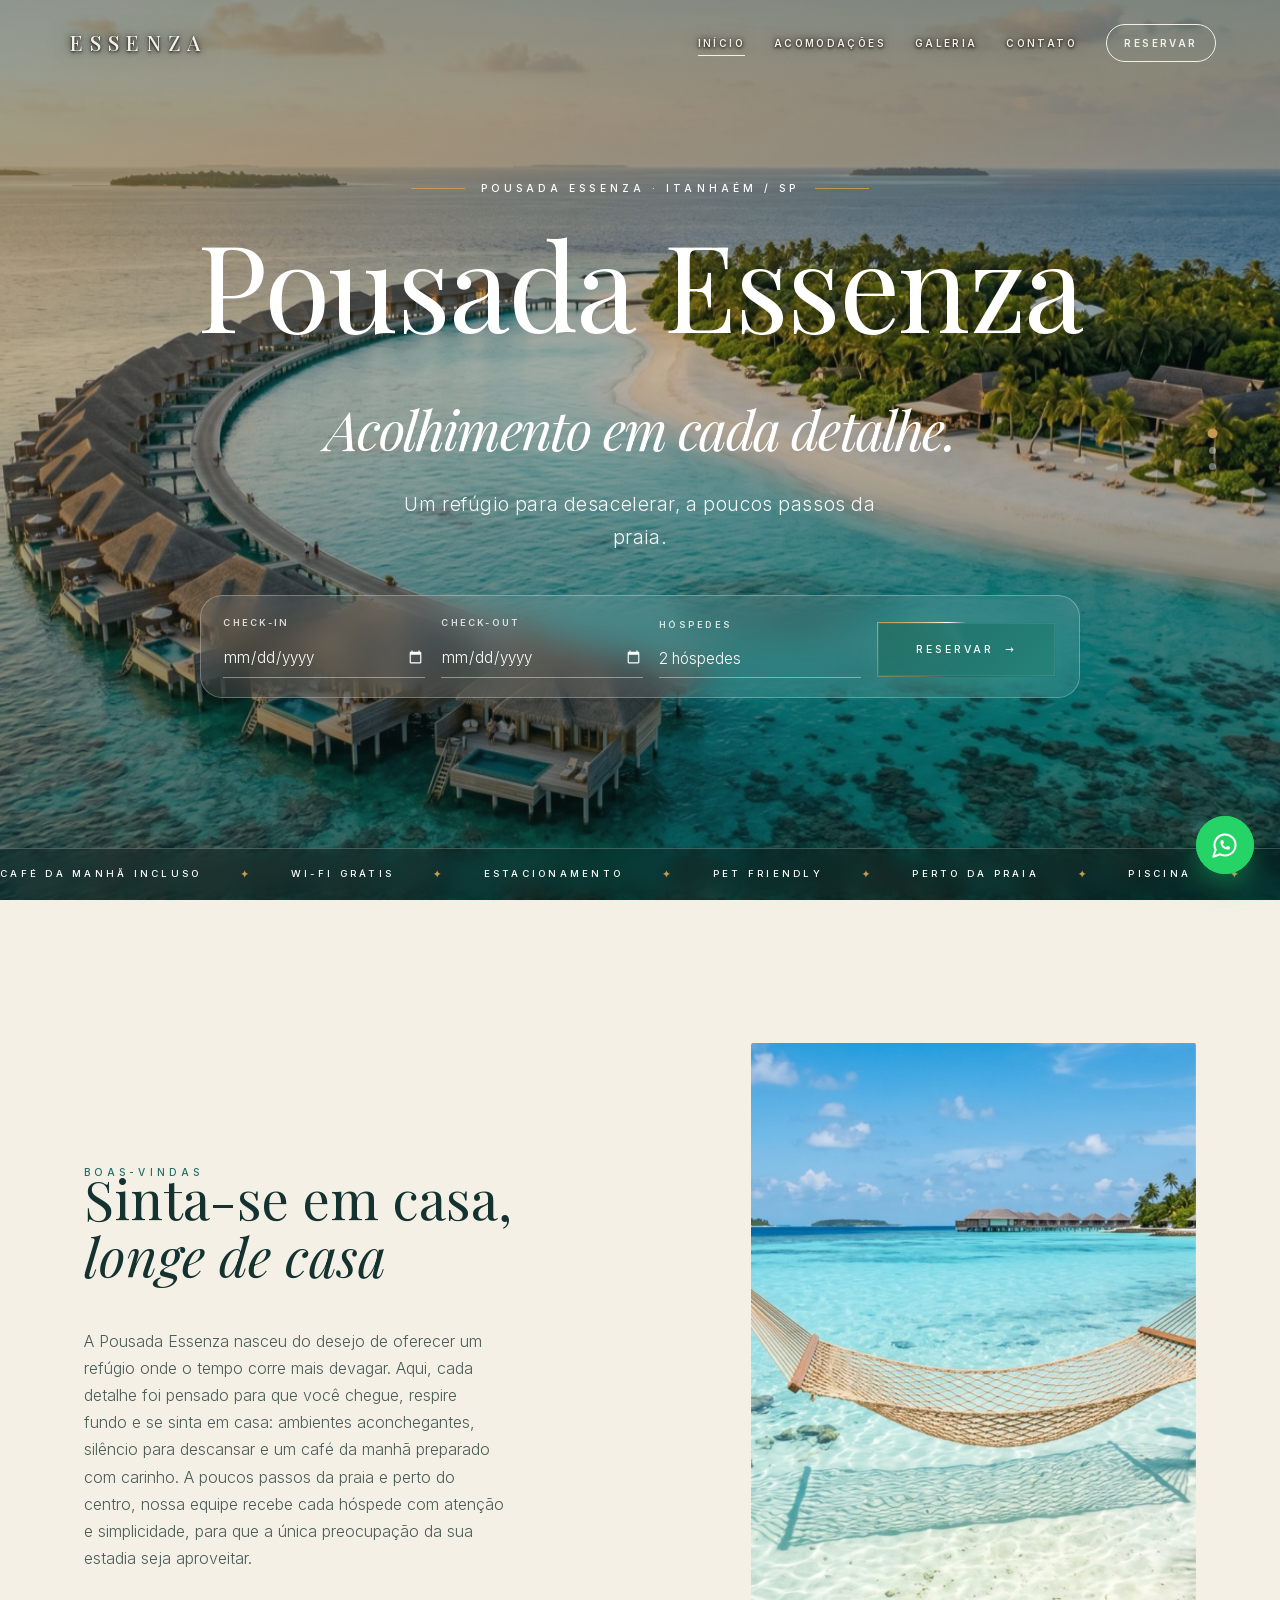
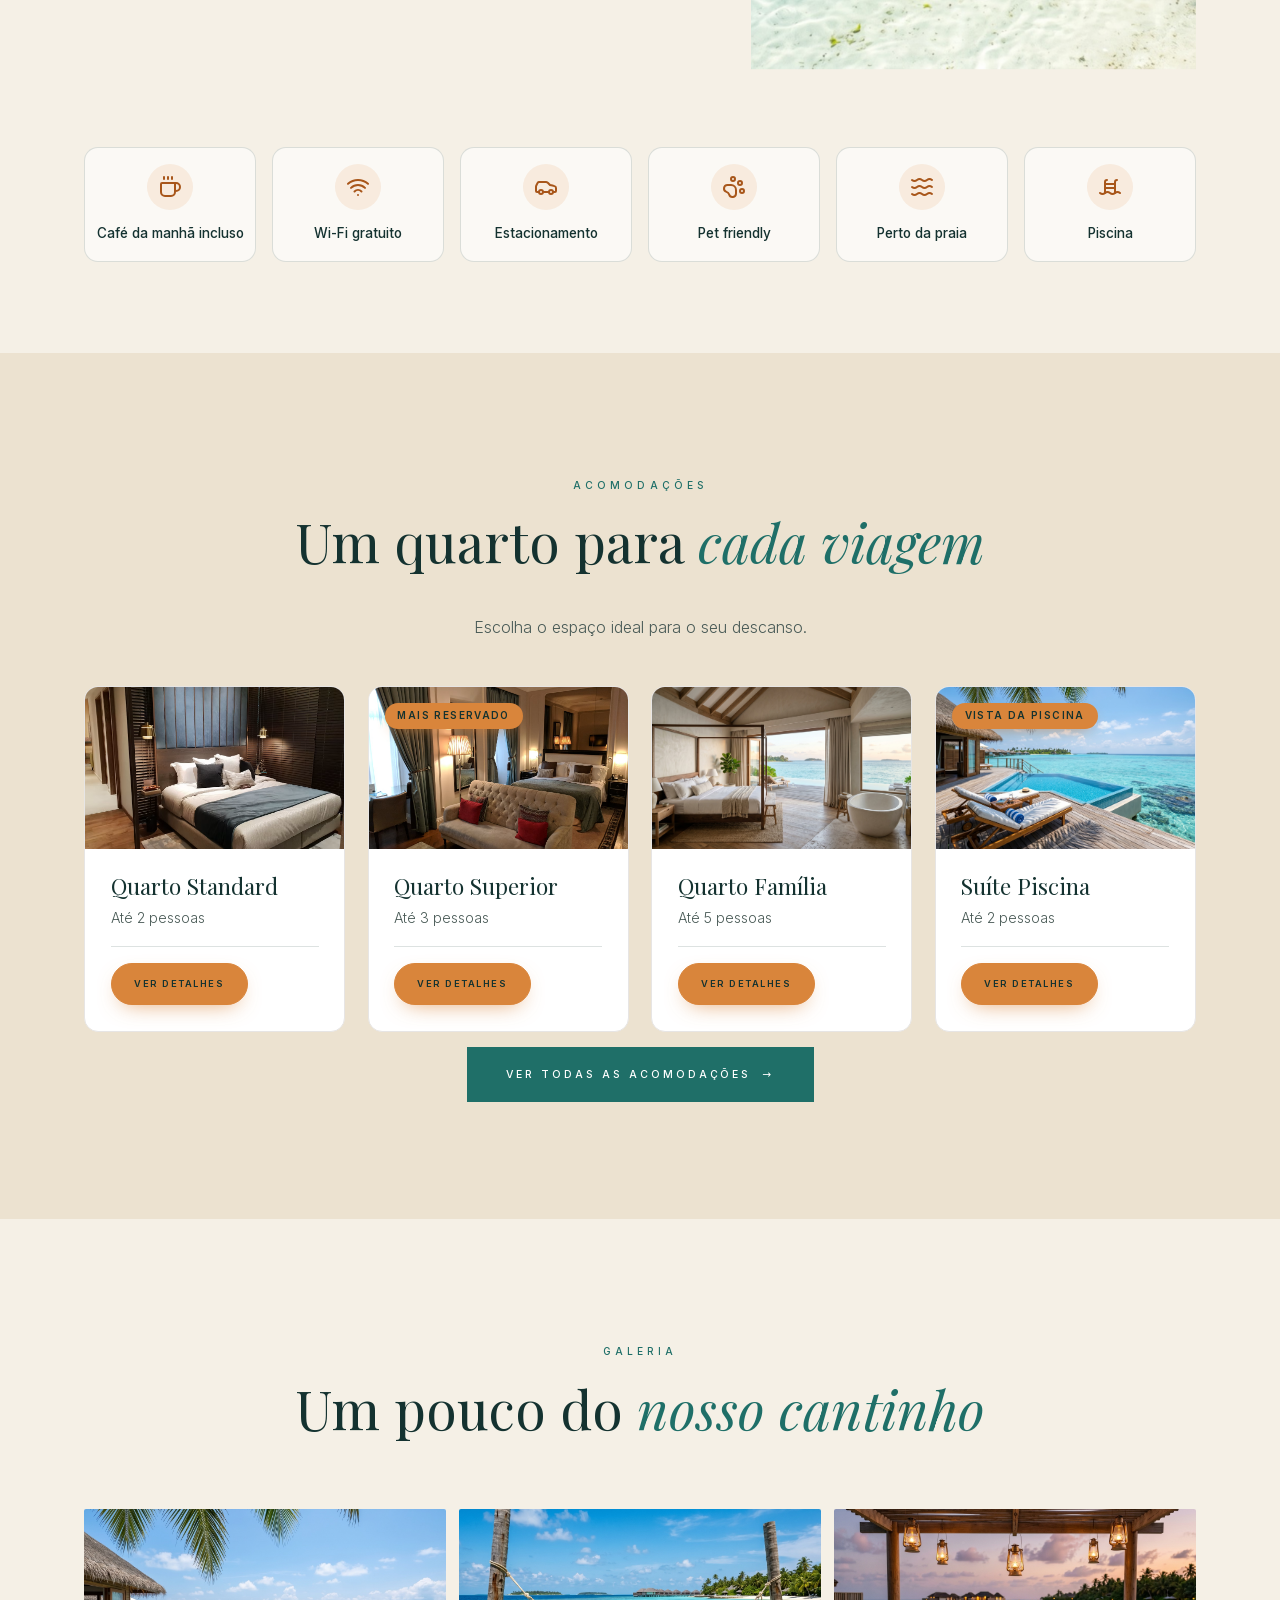
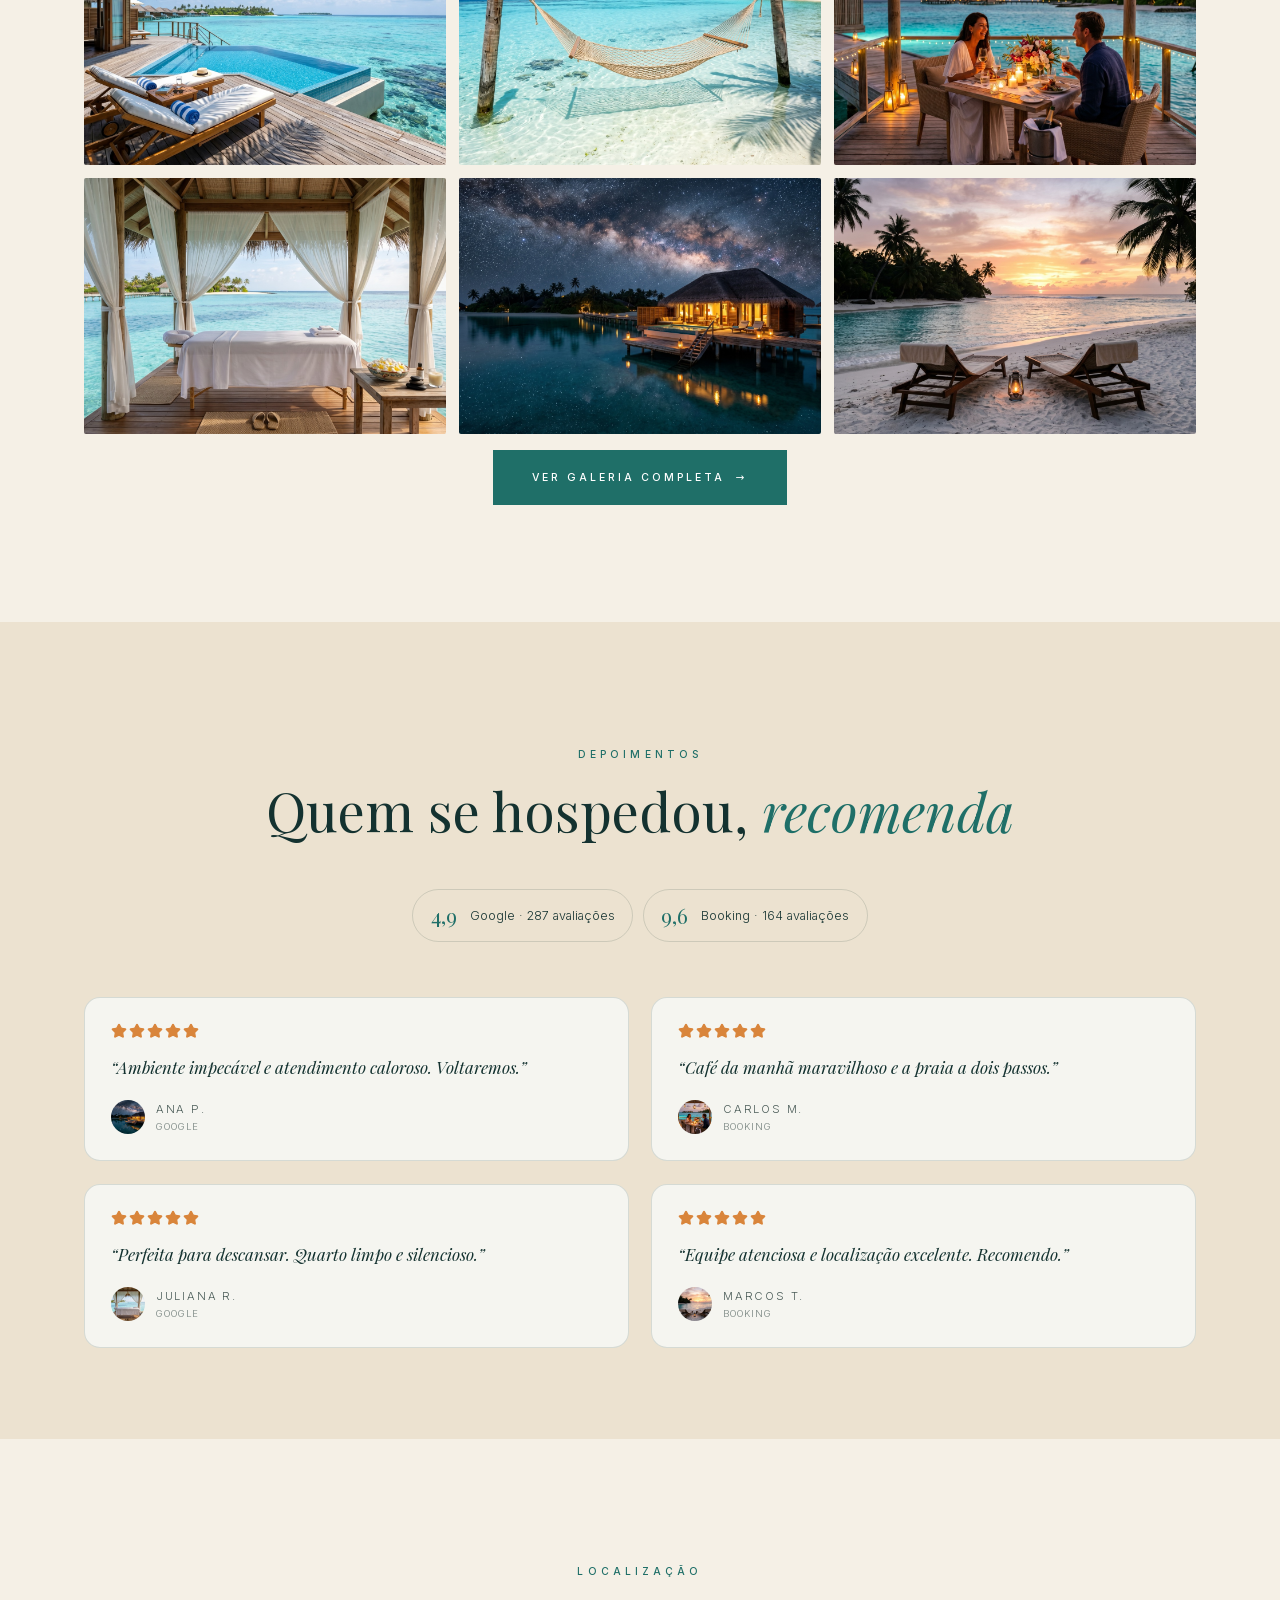
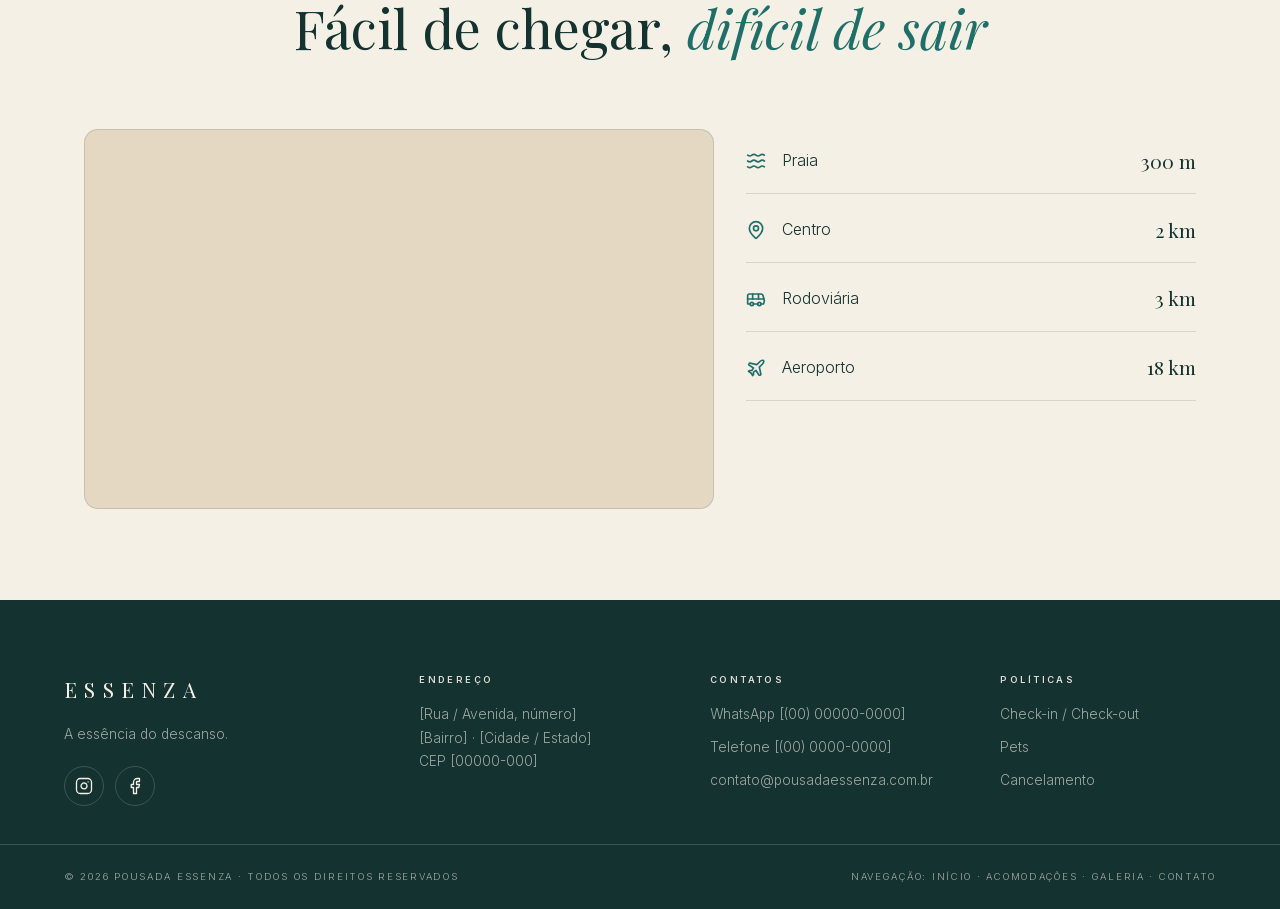
==== commit e36e7fb7: "ajustes" ====
--- a/index.html
+++ b/index.html
@@ -14,7 +14,7 @@
 <script src="assets/js/vendor/lucide.min.js"></script>
 </head>
 <body>
-<div class="loader" id="loader"><div class="mk">ESSENZA</div></div>
+<div class="loader" id="loader"><div class="mk"><video class="hammock" src="assets/video/redePreLoade.webm" autoplay loop muted playsinline preload="auto" aria-hidden="true"></video>ESSENZA</div></div>
 <div class="toast" id="toast"><i></i><span id="toastTxt">Enviado</span></div>
 <div class="progress" id="progress"></div>
 <main>
--- a/assets/css/style.css
+++ b/assets/css/style.css
@@ -180,12 +180,14 @@
             transition: transform .3s
         }
 
-        .loader .mk::before {
-            content: "";
-            position: absolute;
-            inset: -40px -60px;
-            background: radial-gradient(closest-side, rgba(63, 174, 159, .35), transparent);
-            animation: breathe 2.4s ease-in-out infinite
+        .loader .hammock {
+            position: absolute;
+            bottom: 100%;
+            left: 50%;
+            width: 80px;
+            height: auto;
+            margin: 0 0 12px -40px;
+            pointer-events: none
         }
 
         /* scroll progress + cursor glow + chapter rail */
